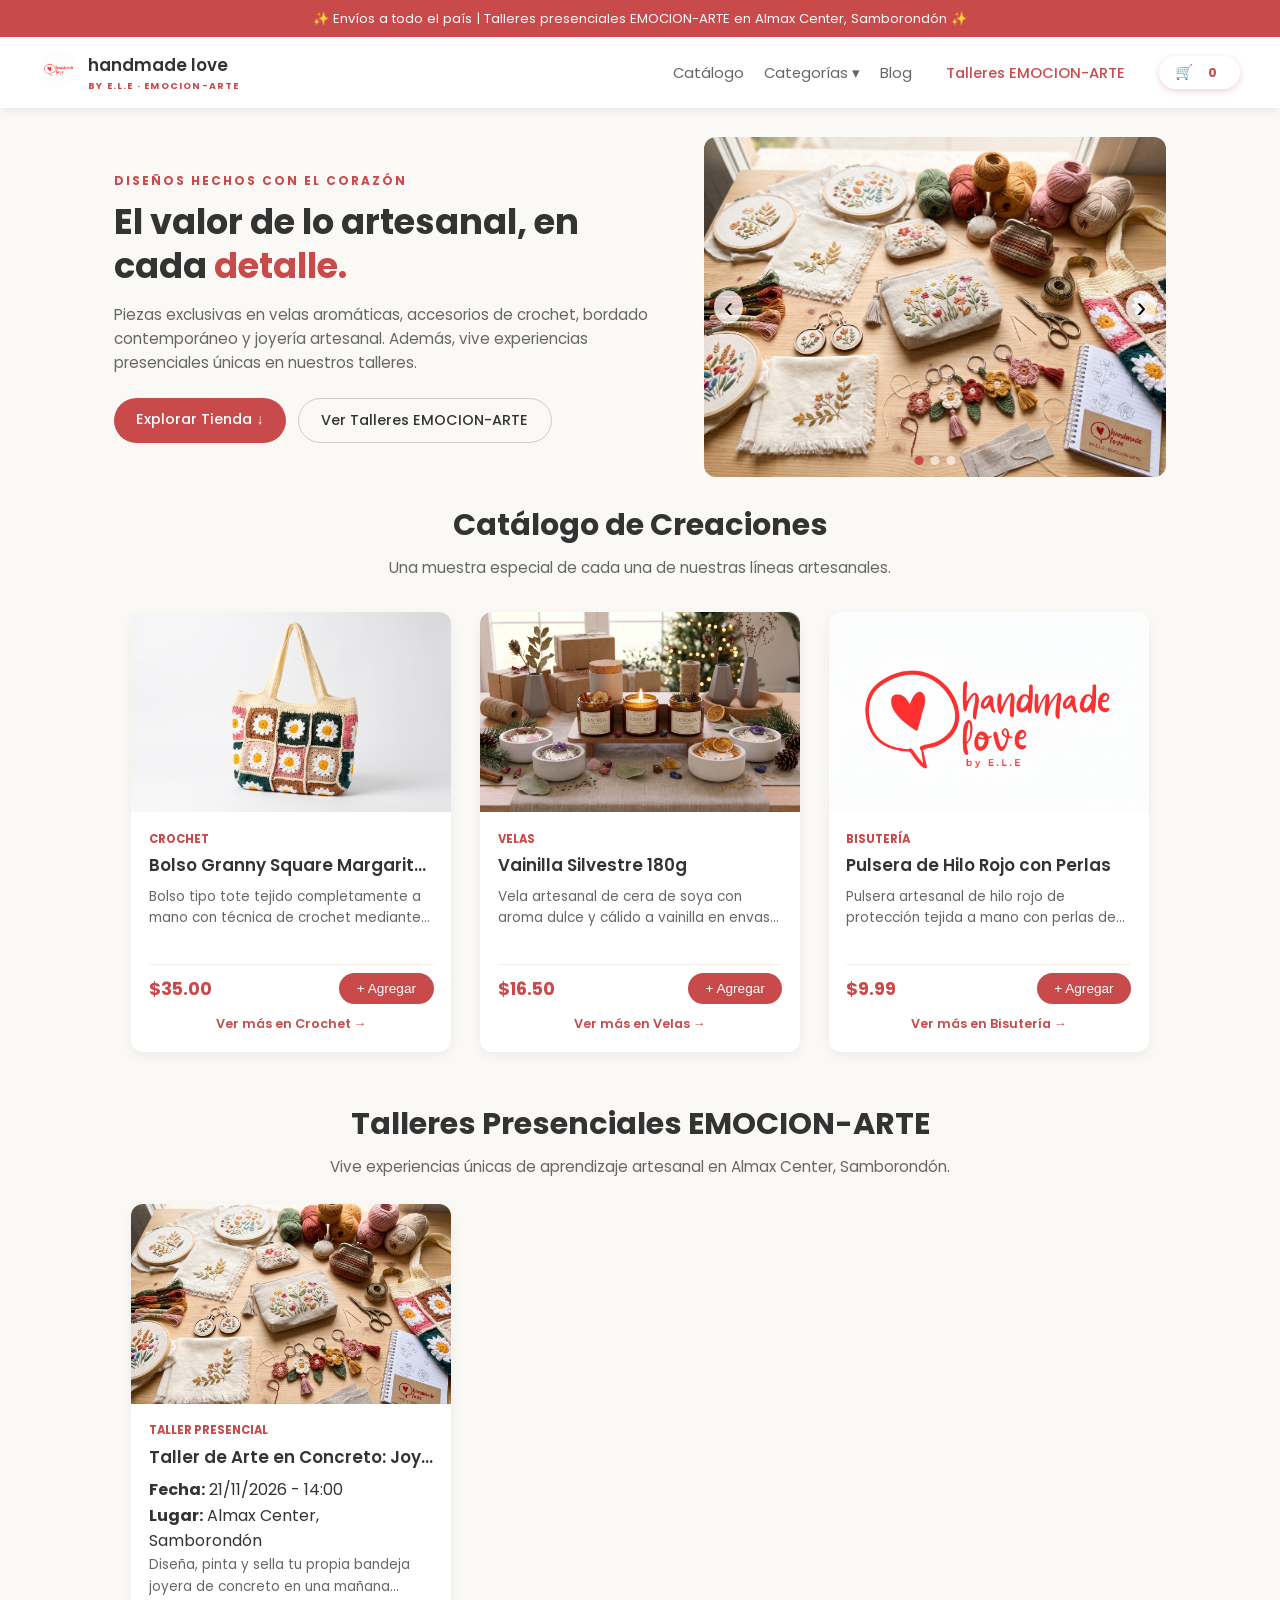
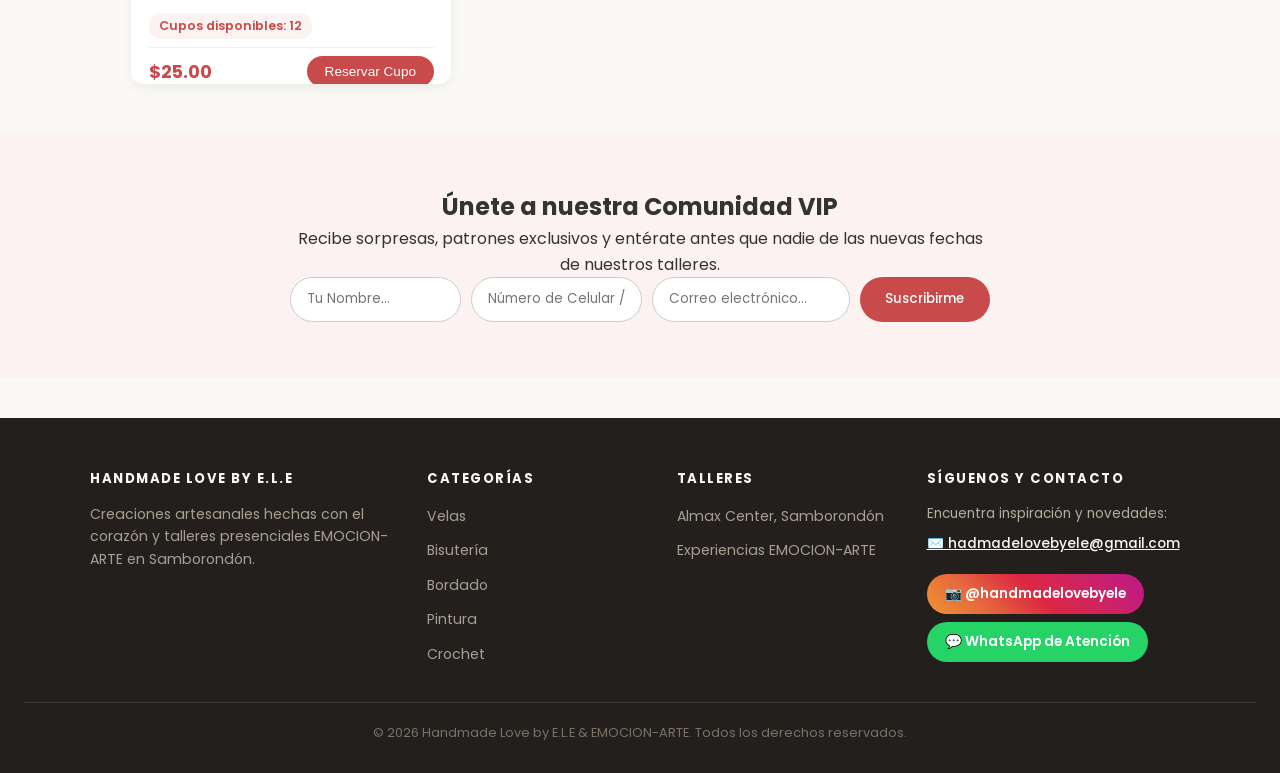
==== index.html @ c5a0508a "Update index.html" ====
<!DOCTYPE html>
<html lang="es">
<head>
  <meta charset="UTF-8">
  <meta name="viewport" content="width=device-width, initial-scale=1.0, maximum-scale=1.0, user-scalable=no">
  <title>Handmade Love by E.L.E & EMOCION-ARTE</title>
  <link href="https://fonts.googleapis.com/css2?family=Poppins:wght@300;400;600&display=swap" rel="stylesheet">
  <!-- Estilos Globales Unificados -->
  <link rel="stylesheet" href="style.css">
</head>
<body>

  <!-- Cabecera Global Inyectada -->
  <div id="header-global"></div>

  <!-- Hero Principal con Carrusel -->
  <section class="hero">
    <div>
      <span class="hero-badge">DISEÑOS HECHOS CON EL CORAZÓN</span>
      <h1>El valor de lo artesanal, en cada <span>detalle.</span></h1>
      <p>Piezas exclusivas en velas aromáticas, accesorios de crochet, bordado contemporáneo y joyería artesanal. Además, vive experiencias presenciales únicas en nuestros talleres.</p>
      <div class="hero-buttons">
        <a href="#catalogo" class="btn-primary">Explorar Tienda ↓</a>
        <a href="#talleres" class="btn-secondary">Ver Talleres EMOCION-ARTE</a>
      </div>
    </div>
    <div class="hero-carousel-container" id="hero-carousel">
      <div class="hero-slide active">
        <img src="img/uploads/bordado-crochet-varios.jpg" alt="Bordado y Crochet Handmade Love">
      </div>
      <div class="hero-slide">
        <img src="img/uploads/velas-varias.jpg" alt="Velas aromáticas artesanales">
      </div>
      <div class="hero-slide">
        <img src="img/uploads/pulseras-varias.jpg" alt="Pulseras y joyería artesanal">
      </div>
      <button type="button" class="carousel-btn carousel-prev" onclick="moverCarrusel(-1)">&#8249;</button>
      <button type="button" class="carousel-btn carousel-next" onclick="moverCarrusel(1)">&#8250;</button>
      <div class="carousel-dots" id="carousel-dots"></div>
    </div>
  </section>

  <!-- Catálogo Destacado (1 Pieza Representativa por Categoría) -->
  <main class="catalogo-section" id="catalogo">
    <div class="section-title">
      <h2>Catálogo de Creaciones</h2>
      <p>Una muestra especial de cada una de nuestras líneas artesanales.</p>
    </div>
    <div class="grid-productos" id="grid-productos"></div>
  </main>

  <!-- Talleres Presenciales en Almax Center -->
  <section class="talleres-section" id="talleres">
    <div class="section-title" style="margin-bottom: 1.5rem;">
      <h2>Talleres Presenciales EMOCION-ARTE</h2>
      <p>Vive experiencias únicas de aprendizaje artesanal en Almax Center, Samborondón.</p>
    </div>
    <div class="talleres-grid" id="grid-talleres"></div>
  </section>

  <!-- Newsletter / Comunidad VIP -->
  <section class="newsletter-section">
    <div class="newsletter-container">
      <h2>Únete a nuestra Comunidad VIP</h2>
      <p>Recibe sorpresas, patrones exclusivos y entérate antes que nadie de las nuevas fechas de nuestros talleres.</p>
      <form class="newsletter-form" onsubmit="suscribirNewsletter(event)" style="display: flex; gap: 10px; justify-content: center; flex-wrap: wrap;">
        <input type="text" id="newsletter-nombre" placeholder="Tu Nombre..." required style="padding: 0.7rem 1rem; border-radius: 25px; border: 1px solid #ccc; flex: 1; min-width: 150px; font-family: 'Poppins', sans-serif; outline: none;">
        <input type="tel" id="newsletter-telefono" placeholder="Número de Celular / WhatsApp..." required style="padding: 0.7rem 1rem; border-radius: 25px; border: 1px solid #ccc; flex: 1; min-width: 170px; font-family: 'Poppins', sans-serif; outline: none;">
        <input type="email" id="newsletter-email" placeholder="Correo electrónico..." required style="padding: 0.7rem 1rem; border-radius: 25px; border: 1px solid #ccc; flex: 1.2; min-width: 180px; font-family: 'Poppins', sans-serif; outline: none;">
        <button type="submit" style="background-color: var(--brand-red); color: white; border: none; padding: 0.7rem 1.6rem; border-radius: 25px; cursor: pointer; font-weight: 500; font-family: 'Poppins', sans-serif;">Suscribirme</button>
      </form>
    </div>
  </section>

  <!-- Modal Detalle Compartido (Productos y Talleres) -->
  <div id="modal-producto" class="product-modal">
    <div class="product-modal-content">
      <span class="close-product-modal" onclick="cerrarModalProducto()">&times;</span>
      <div class="modal-gallery">
        <img id="modal-img-principal" src="" alt="Detalle">
        <div class="modal-thumbs" id="modal-galeria-thumbs"></div>
      </div>
      <div class="modal-details">
        <span class="modal-category" id="modal-categoria">Categoría</span>
        <h2 class="modal-title" id="modal-titulo">Título</h2>
        <p class="modal-price" id="modal-precio">$0.00</p>
        <div class="modal-desc-box" id="modal-descripcion" style="white-space: pre-line;"></div>
        <button type="button" class="card-btn" id="modal-btn-comprar" style="margin-top: auto; padding: 0.7rem; font-size: 0.95rem;">+ Agregar al Carrito</button>
      </div>
    </div>
  </div>

  <!-- Modal del Carrito SIN IVA -->
  <div id="modal-carrito" class="carrito-modal oculto">
    <div class="carrito-contenido">
      <div class="carrito-header">
        <h3 style="margin:0; font-size:1.3rem;">Tu Carrito de Compras</h3>
        <span class="cerrar-carrito" onclick="toggleCarrito()">&times;</span>
      </div>

      <button type="button" class="btn-seguir-comprando" onclick="toggleCarrito()">← Seguir explorando</button>

      <div id="lista-carrito">
        <p style="color: var(--text-muted); text-align: center; margin: 1.5rem 0;">El carrito está vacío</p>
      </div>

      <!-- Botón Acordeón Desplegable -->
      <button type="button" class="btn-acordeon-datos" onclick="toggleDesplegableDatos()">
        <span>📝 Datos para la Entrega y Pedido</span>
        <span id="flecha-acordeon">▾</span>
      </button>

      <!-- Campos de Entrega Requeridos -->
      <div class="caja-entrega" id="caja-formulario-entrega">
        <label for="select-modalidad">Tipo de Entrega: <span class="req">*</span></label>
        <select id="select-modalidad" onchange="cambiarModalidadEntrega()">
          <option value="envio">Envío a Domicilio (Por cotizar)</option>
          <option value="retiro">Retiro en Taller (Almax Center, Samborondón)</option>
        </select>

        <label for="input-nombre">Tu Nombre y Apellido: <span class="req">*</span></label>
        <input type="text" id="input-nombre" placeholder="Ej: María Pérez" required>

        <label for="input-telefono">Celular / WhatsApp: <span class="req">*</span></label>
        <input type="tel" id="input-telefono" placeholder="Ej: 0980526007" required>

        <label for="input-correo">Correo Electrónico: <span class="req">*</span></label>
        <input type="email" id="input-correo" placeholder="correo@ejemplo.com" required>

        <div id="campo-sector-entrega">
          <label for="input-ubicacion">Sector o Dirección de Entrega: <span class="req">*</span></label>
          <input type="text" id="input-ubicacion" placeholder="Ej: Samborondón, Daule, Ceibos, Guayaquil, etc.">
        </div>
      </div>

      <div class="carrito-resumen">
        <div><span>Subtotal:</span> <span id="cart-subtotal">$0.00</span></div>
        <div><span>Envío:</span> <span class="envio-nota" id="resumen-envio-texto">Por cotizar según dirección</span></div>
      </div>

      <div class="carrito-total">
        <span>TOTAL COMPRA:</span>
        <span id="total-precio" style="color: var(--brand-red);">$0.00</span>
      </div>

      <button type="button" class="btn-pagar-tarjeta" onclick="pagarPayphone()">💳 Pagar con Tarjeta (Payphone vía WhatsApp)</button>
      <button type="button" class="btn-pagar-whatsapp" onclick="procesarCompraWhatsApp()">💬 Finalizar por WhatsApp</button>
      <button type="button" class="btn-banco" onclick="mostrarDatosBancarios()">🏦 Ver Datos Bancarios / Deuna</button>
    </div>
  </div>

  <!-- Modal Datos Bancarios -->
  <div id="modal-banco" class="modal-banco" onclick="if(event.target.id === 'modal-banco') cerrarDatosBancarios()">
    <div class="modal-banco-content">
      <h3 style="font-size: 1.1rem; margin-bottom: 8px; color: var(--brand-red);">Datos para Transferencia / Deuna</h3>
      <p style="font-size: 0.8rem; color: var(--text-muted); margin-bottom: 12px;">Realiza el pago y envía el comprobante por WhatsApp:</p>
      <div style="background: #fdf8f8; padding: 12px; border-radius: 8px; font-size: 0.82rem; line-height: 1.6; border: 1px solid #f5e6e6;">
        <strong>Banco:</strong> Banco Internacional<br>
        <strong>Tipo de Cuenta:</strong> Ahorros<br>
        <strong>Número de Cuenta:</strong> 1000900044<br>
        <strong>Titular:</strong> Erika Michelle Alvarado Torres<br>
        <strong>Cédula / R.U.C.:</strong> 0922683552<br>
        <strong>Deuna:</strong> 0980526007
      </div>
      <button type="button" onclick="cerrarDatosBancarios()" style="margin-top: 14px; background: var(--brand-red); color: white; border: none; width: 100%; padding: 8px; border-radius: 15px; font-weight: 600; cursor:pointer; font-size: 0.85rem;">Cerrar</button>
    </div>
  </div>

  <!-- Pie de Página Global Inyectado -->
  <div id="footer-global"></div>

  <!-- Scripts Globales Unificados -->
  <script src="header.js"></script>
  <script src="footer.js"></script>
  <script src="carrito.js"></script>

  <!-- Lógica Exclusiva de Portada (Carrusel, Carga de Destacados y Talleres) -->
  <script>
    /* Carrusel de Portada */
    let currentSlide = 0;
    const slides = document.querySelectorAll('.hero-slide');
    const dotsContainer = document.getElementById('carousel-dots');

    slides.forEach((_, index) => {
      const dot = document.createElement('div');
      dot.classList.add('dot');
      if (index === 0) dot.classList.add('active');
      dot.addEventListener('click', () => goToSlide(index));
      dotsContainer.appendChild(dot);
    });

    const dots = document.querySelectorAll('.dot');

    function updateSlide(index) {
      slides.forEach(slide => slide.classList.remove('active'));
      dots.forEach(dot => dot.classList.remove('active'));
      currentSlide = (index + slides.length) % slides.length;
      slides[currentSlide].classList.add('active');
      dots[currentSlide].classList.add('active');
    }

    function moverCarrusel(direction) {
      updateSlide(currentSlide + direction);
    }

    function goToSlide(index) {
      updateSlide(index);
    }

    setInterval(() => {
      moverCarrusel(1);
    }, 4000);

    function suscribirNewsletter(e) {
      e.preventDefault();
      const nombre = document.getElementById('newsletter-nombre').value.trim();
      const telefono = document.getElementById('newsletter-telefono').value.trim();
      const correo = document.getElementById('newsletter-email').value.trim();

      enviarBaseDatos('Suscripción Comunidad VIP', nombre, telefono, correo, 'Alta en boletín de noticias y talleres', '$0.00');
      alert(`¡Bienvenida a la Comunidad VIP, ${nombre}! Te hemos registrado con éxito.`);
      
      document.getElementById('newsletter-nombre').value = '';
      document.getElementById('newsletter-telefono').value = '';
      document.getElementById('newsletter-email').value = '';
    }

    let productosDestacadosHome = [];
    let todosLosTalleres = [];

    const productosBaseReales = [
      {
        title: "Bolso Granny Square Margaritas",
        categoria: "Crochet",
        precio: 35.00,
        descripcion: "Bolso tipo tote tejido completamente a mano con técnica de crochet mediante cuadros clásicos con margaritas en relieve tridimensional.",
        imagen: "img/uploads/bolso-granny.jpg"
      },
      {
        title: "Vainilla Silvestre 180g",
        categoria: "Velas",
        precio: 16.50,
        descripcion: "Vela artesanal de cera de soya con aroma dulce y cálido a vainilla en envase de vidrio.",
        imagen: "img/uploads/velas-varias.jpg"
      },
      {
        title: "Pulsera de Hilo Rojo con Perlas",
        categoria: "Bisutería",
        precio: 9.99,
        descripcion: "Pulsera artesanal de hilo rojo de protección tejida a mano con perlas de río y dijes laminados en oro de 18k.",
        imagen: "pulsera-secundaria.jpg"
      }
    ];

    const talleresBaseReales = [
      {
        title: "Taller de Arte en Concreto: Joyero Plano",
        fecha: "2026-11-21T09:00:00.000-05:00",
        lugar: "Almax Center, Samborondón",
        precio: 25.00,
        cupoMax: 12,
        ocupados: 0,
        descripcion: "Diseña, pinta y sella tu propia bandeja joyera de concreto en una mañana pensada para crear y desconectar. Aprende técnicas de diseño sobre texturas y llévate una pieza única y funcional lista para tus accesorios.\n\nIncluye:\nJoyero plano de concreto y todos los materiales artísticos (pinturas, pinceles y sellador protector).\n\nBrunch completo (bocados salados y dulces).\n\nBebidas ilimitadas (café de especialidad, bebidas frías y mimosa de bienvenida).\n\nNo necesitas experiencia previa. Cupos limitados.",
        imagen: "img/uploads/bordado-crochet-varios.jpg"
      }
    ];

    function formatearFechaLegible(fechaRaw) {
      if (!fechaRaw) return 'Por coordinar';
      try {
        const d = new Date(fechaRaw);
        if (isNaN(d.getTime())) return fechaRaw;
        const dia = String(d.getDate()).padStart(2, '0');
        const mes = String(d.getMonth() + 1).padStart(2, '0');
        const anio = d.getFullYear();
        const horas = String(d.getHours()).padStart(2, '0');
        const minutos = String(d.getMinutes()).padStart(2, '0');
        return `${dia}/${mes}/${anio} - ${horas}:${minutos}`;
      } catch (e) {
        return fechaRaw;
      }
    }

    function abrirModalProducto(index) {
      const p = productosDestacadosHome[index];
      if (!p) return;

      document.getElementById('modal-categoria').textContent = p.categoria || 'Creación';
      document.getElementById('modal-titulo').textContent = p.title || '';
      document.getElementById('modal-precio').textContent = `$${(parseFloat(p.precio) || 0).toFixed(2)}`;
      document.getElementById('modal-descripcion').textContent = p.descripcion || 'Sin descripción adicional.';

      let galeria = [];
      const portada = normalizarRutaImagen(p.imagen);
      if (portada) galeria.push(portada);

      if (p.fotos && Array.isArray(p.fotos)) {
        p.fotos.forEach(f => {
          let rutaNorm = normalizarRutaImagen(f);
          if (rutaNorm && !galeria.includes(rutaNorm)) galeria.push(rutaNorm);
        });
      }

      const imgPrincipal = document.getElementById('modal-img-principal');
      const thumbsContainer = document.getElementById('modal-galeria-thumbs');
      imgPrincipal.src = galeria[0] || 'logo.jpg';
      thumbsContainer.innerHTML = '';

      if (galeria.length > 1) {
        galeria.forEach((src, i) => {
          const thumb = document.createElement('img');
          thumb.src = src;
          thumb.className = `modal-thumb ${i === 0 ? 'active' : ''}`;
          thumb.onclick = () => {
            imgPrincipal.src = src;
            document.querySelectorAll('.modal-thumb').forEach(t => t.classList.remove('active'));
            thumb.classList.add('active');
          };
          thumbsContainer.appendChild(thumb);
        });
      }

      const btnComprar = document.getElementById('modal-btn-comprar');
      btnComprar.textContent = '+ Agregar al Carrito';
      btnComprar.onclick = (e) => {
        e.stopPropagation();
        agregarAlCarrito(p.title, p.precio, portada, false);
      };

      document.getElementById('modal-producto').classList.add('open');
      document.body.style.overflow = 'hidden';
    }

    function abrirModalTaller(index) {
      const t = todosLosTalleres[index];
      if (!t) return;

      const precioNum = parseFloat(t.precio) || 0;
      const fotoTaller = normalizarRutaImagen(t.imagen || t.foto);
      const max = parseInt(t.cupoMax) || 10;
      const ocup = parseInt(t.ocupados) || 0;
      const disponibles = Math.max(0, max - ocup);
      const fechaTexto = formatearFechaLegible(t.fecha);

      document.getElementById('modal-categoria').textContent = 'Taller Presencial EMOCION-ARTE';
      document.getElementById('modal-titulo').textContent = t.title || 'Taller';
      document.getElementById('modal-precio').textContent = precioNum > 0 ? `$${precioNum.toFixed(2)}` : 'Gratuito';

      let textoCompleto = `📅 Fecha: ${fechaTexto}\n📍 Lugar: ${t.lugar || 'Almax Center, Samborondón'}\n👥 Cupos Libres: ${disponibles > 0 ? disponibles : 'Agotados'}\n\n${t.descripcion || 'Sin descripción adicional.'}`;
      document.getElementById('modal-descripcion').textContent = textoCompleto;

      const imgPrincipal = document.getElementById('modal-img-principal');
      const thumbsContainer = document.getElementById('modal-galeria-thumbs');
      imgPrincipal.src = fotoTaller;
      thumbsContainer.innerHTML = '';

      const btnComprar = document.getElementById('modal-btn-comprar');
      btnComprar.textContent = disponibles > 0 ? 'Reservar Cupo' : 'Lista de Espera';
      btnComprar.onclick = (e) => {
        e.stopPropagation();
        agregarAlCarrito(`Taller: ${t.title}`, precioNum, fotoTaller, true);
      };

      document.getElementById('modal-producto').classList.add('open');
      document.body.style.overflow = 'hidden';
    }

    function cerrarModalProducto() {
      const modal = document.getElementById('modal-producto');
      if (modal) modal.classList.remove('open');
      document.body.style.overflow = 'auto';
    }

    function obtenerUrlCategoria(cat) {
      const c = (cat || '').toLowerCase().normalize("NFD").replace(/[\u0300-\u036f]/g, "");
      if (c.includes('vela')) return 'velas.html';
      if (c.includes('bisuteria') || c.includes('joya') || c.includes('pulsera')) return 'bisuteria.html';
      if (c.includes('bordad')) return 'bordado.html';
      if (c.includes('pintur')) return 'pintura.html';
      if (c.includes('crochet') || c.includes('tejido') || c.includes('bolso')) return 'crochet.html';
      return '#';
    }

    function renderDestacadosHome(lista) {
      const grid = document.getElementById('grid-productos');
      if (!grid) return;
      grid.innerHTML = lista.map((p, index) => {
        const precioNum = parseFloat(p.precio) || 0;
        const fotoCard = normalizarRutaImagen(p.imagen);
        const urlCat = obtenerUrlCategoria(p.categoria);
        return `
          <div class="card" onclick="abrirModalProducto(${index})">
            <img src="${fotoCard}" alt="${p.title}" onerror="this.src='logo.jpg'">
            <div class="card-body">
              <span class="card-tag">${p.categoria || 'Creación'}</span>
              <h3 class="card-title" title="${p.title}">${p.title}</h3>
              <p class="card-desc">${p.descripcion || ''}</p>
              <div class="card-footer">
                <span class="card-price">$${precioNum.toFixed(2)}</span>
                <button class="card-btn" type="button" onclick="event.stopPropagation(); agregarAlCarrito('${p.title}', ${precioNum}, '${fotoCard}', false)">+ Agregar</button>
              </div>
              <a href="${urlCat}" onclick="event.stopPropagation();" style="display:block; text-align:center; margin-top:10px; font-size:0.8rem; color:var(--brand-red); font-weight:600; text-decoration:none;">Ver más en ${p.categoria} →</a>
            </div>
          </div>
        `;
      }).join('');
    }

    function renderTalleres(lista) {
      const grid = document.getElementById('grid-talleres');
      if (!grid) return;
      grid.innerHTML = lista.map((t, index) => {
        const precioNum = parseFloat(t.precio) || 0;
        const fotoTaller = normalizarRutaImagen(t.imagen || t.foto);
        const max = parseInt(t.cupoMax) || 10;
        const ocup = parseInt(t.ocupados) || 0;
        const disponibles = Math.max(0, max - ocup);
        const textoCupos = disponibles > 0 ? `Cupos disponibles: ${disponibles}` : '¡Cupos Agotados!';
        const fechaFormateada = formatearFechaLegible(t.fecha);

        return `
          <div class="taller-card" onclick="abrirModalTaller(${index})">
            <img src="${fotoTaller}" alt="${t.title}" onerror="this.src='logo.jpg'">
            <div class="taller-card-body">
              <span class="taller-tag">Taller Presencial</span>
              <h3 class="taller-title" title="${t.title}">${t.title}</h3>
              <p class="taller-info"><strong>Fecha:</strong> ${fechaFormateada}</p>
              <p class="taller-info"><strong>Lugar:</strong> ${t.lugar || 'Almax Center, Samborondón'}</p>
              <p class="taller-desc">${t.descripcion || ''}</p>
              <span class="taller-cupos">${textoCupos}</span>
              <div class="taller-footer">
                ${precioNum > 0 ? `<div class="taller-precio">$${precioNum.toFixed(2)}</div>` : '<div></div>'}
                <button type="button" class="btn-reservar-taller" onclick="event.stopPropagation(); agregarAlCarrito('Taller: ${t.title}', ${precioNum}, '${fotoTaller}', true)">
                  ${disponibles > 0 ? 'Reservar Cupo' : 'Lista de Espera'}
                </button>
              </div>
            </div>
          </div>
        `;
      }).join('');
    }

    function parsearMarkdownCompleto(texto) {
      if (!texto) return null;
      const match = texto.match(/^---([\s\S]*?)---([\s\S]*)$/);
      if (!match) return null;
      const frontmatter = match[1];
      const cuerpoMarkdown = match[2].trim();
      const lineas = frontmatter.split('\n');
      const data = { fotos: [] };
      let claveActual = null;
      let enFotos = false;

      lineas.forEach(line => {
        const lineaTrim = line.trim();
        if (!lineaTrim) return;
        if (lineaTrim.startsWith('fotos:')) {
          enFotos = true;
          claveActual = 'fotos';
          const resto = lineaTrim.replace('fotos:', '').trim();
          if (resto && !resto.startsWith('-') && resto !== '[]') data.fotos.push(resto.replace(/^["']|["']$/g, ''));
          return;
        }
        if (enFotos) {
          if (lineaTrim.startsWith('-')) {
            const fItem = lineaTrim.replace(/^[-*\s]+/, '').replace(/^foto:\s*/, '').replace(/^url:\s*/, '').replace(/^["']|["']$/g, '').trim();
            if (fItem) data.fotos.push(fItem);
            return;
          } else if (lineaTrim.startsWith('foto:') || lineaTrim.startsWith('url:')) {
            const fItem = lineaTrim.replace(/^(foto|url):\s*/, '').replace(/^["']|["']$/g, '').trim();
            if (fItem) data.fotos.push(fItem);
            return;
          } else if (/^[a-zA-Z0-9_-]+\s*:/.test(lineaTrim)) {
            enFotos = false;
          }
        }
        const matchClave = lineaTrim.match(/^([a-zA-Z0-9_-]+)\s*:\s*(.*)$/);
        if (matchClave) {
          claveActual = matchClave[1];
          let val = matchClave[2].trim();
          if ((val.startsWith('"') && val.endsWith('"')) || (val.startsWith("'") && val.endsWith("'"))) val = val.slice(1, -1);
          data[claveActual] = (val === '>' || val === '|' || val === '>-' || val === '|-') ? '' : val;
        } else if (claveActual && !enFotos) {
          const textoContinuacion = lineaTrim.replace(/^["']|["']$/g, '');
          data[claveActual] = data[claveActual] ? (data[claveActual] + '\n' + textoContinuacion) : textoContinuacion;
        }
      });

      if (!data.descripcion && cuerpoMarkdown) data.descripcion = cuerpoMarkdown;
      data.title = data.title || data.nombre || 'Creación';
      data.precio = parseFloat(data.precio || data.price || 0) || 0;
      data.imagen = data.imagen || data.foto || (data.fotos && data.fotos[0]) || '';
      return data;
    }

    function extraerDestacadosPorCategoria(productos) {
      if (!Array.isArray(productos) || productos.length === 0) return [];
      const mapa = new Map();
      productos.forEach(p => {
        const cat = (p.categoria || '').toLowerCase().normalize("NFD").replace(/[\u0300-\u036f]/g, "");
        const tit = (p.title || '').toLowerCase();
        let grupo = null;
        if (cat.includes('vela') || tit.includes('vela')) grupo = 'Velas';
        else if (cat.includes('bisuteria') || cat.includes('joya') || cat.includes('pulsera') || tit.includes('pulsera')) grupo = 'Bisutería';
        else if (cat.includes('crochet') || cat.includes('tejido') || cat.includes('bolso') || tit.includes('bolso')) grupo = 'Crochet';
        else if (cat.includes('bordad') || tit.includes('bordad')) grupo = 'Bordado';
        else if (cat.includes('pintur') || tit.includes('pintur')) grupo = 'Pintura';

        if (grupo && !mapa.has(grupo)) {
          p.categoria = grupo;
          mapa.set(grupo, p);
        }
      });
      return Array.from(mapa.values());
    }

    async function cargarTodo() {
      productosDestacadosHome = [...productosBaseReales];
      todosLosTalleres = [...talleresBaseReales];
      renderDestacadosHome(productosDestacadosHome);
      renderTalleres(todosLosTalleres);

      const cacheBuster = '?t=' + new Date().getTime();
      try {
        const resT = await fetch('https://api.github.com/repos/handmadelovebyele/tienda-handmadelove/contents/contenido/talleres' + cacheBuster);
        if (resT.ok) {
          const archivosT = await resT.json();
          if (Array.isArray(archivosT) && archivosT.length > 0) {
            const promesasT = archivosT.filter(f => f.name.endsWith('.md')).map(f => fetch(f.download_url + cacheBuster).then(r => r.text()));
            const contenidosT = await Promise.all(promesasT);
            const talleresCMS = contenidosT.map(parsearMarkdownCompleto).filter(Boolean);
            if (talleresCMS.length > 0) {
              todosLosTalleres = talleresCMS;
              renderTalleres(todosLosTalleres);
            }
          }
        }

        const resP = await fetch('https://api.github.com/repos/handmadelovebyele/tienda-handmadelove/contents/contenido/productos' + cacheBuster);
        if (resP.ok) {
          const archivosP = await resP.json();
          if (Array.isArray(archivosP) && archivosP.length > 0) {
            const promesasP = archivosP.filter(f => f.name.endsWith('.md')).map(f => fetch(f.download_url + cacheBuster).then(r => r.text()));
            const contenidosP = await Promise.all(promesasP);
            const productosCMS = contenidosP.map(parsearMarkdownCompleto).filter(Boolean);
            const destacados = extraerDestacadosPorCategoria(productosCMS);
            if (destacados.length > 0) {
              productosDestacadosHome = destacados;
              renderDestacadosHome(productosDestacadosHome);
            }
          }
        }
      } catch (err) {}
    }

    cargarTodo();
  </script>
</body>
</html>
---- style.css ----
/* =========================================================
   ESTILOS GLOBALES UNIFICADOS | HANDMADE LOVE BY E.L.E
   ========================================================= */
:root {
  --brand-red: #c94a4a;
  --brand-red-dark: #a83838;
  --bg-color: #faf9f6;
  --text-main: #333;
  --text-muted: #666;
}

* { box-sizing: border-box; margin: 0; padding: 0; }
html, body {
  width: 100%; max-width: 100vw;
  font-family: 'Poppins', sans-serif;
  color: var(--text-main); background-color: var(--bg-color);
  line-height: 1.6;
}
body { padding-top: 105px; }

/* Cabecera Fija */
.header-fijo {
  position: fixed; top: 0; left: 0; right: 0;
  width: 100%; z-index: 1500;
  box-shadow: 0 2px 10px rgba(0,0,0,0.08); background-color: #fff;
}
.top-banner {
  background-color: var(--brand-red); color: white;
  text-align: center; padding: 0.5rem; font-size: 0.82rem; width: 100%;
}
header.navbar {
  display: flex; justify-content: space-between; align-items: center;
  padding: 0.8rem 2.5rem; background-color: #fff; width: 100%;
}
.logo-container { display: flex; align-items: center; gap: 10px; text-decoration: none; }
.logo-card img { height: 38px; width: 38px; border-radius: 50%; object-fit: cover; }
.brand-text { display: flex; flex-direction: column; }
.brand-main { font-weight: 600; font-size: 1.05rem; color: #333; text-transform: lowercase; }
.brand-sub { font-size: 0.58rem; color: var(--brand-red); letter-spacing: 1.2px; font-weight: 700; }
.nav-wrapper { display: flex; align-items: center; }
.nav-links { list-style: none; display: flex; gap: 20px; align-items: center; margin: 0; }
.nav-links button, .nav-links a {
  text-decoration: none; color: var(--text-muted); font-size: 0.92rem;
  background: none; border: none; cursor: pointer; font-family: 'Poppins', sans-serif;
  transition: color 0.3s;
}
.nav-links button:hover, .nav-links a:hover { color: var(--brand-red); }
.pill-talleres { background-color: #fdf2f2; padding: 6px 14px; border-radius: 20px; font-weight: 500; color: var(--brand-red) !important; }
.dropdown { position: relative; }
.dropdown-content {
  display: none; position: absolute; top: 100%; left: 0;
  background-color: #fff; min-width: 170px;
  box-shadow: 0px 8px 16px rgba(0,0,0,0.1); border-radius: 6px; z-index: 100; padding: 8px 0;
}
.dropdown-content a { color: var(--text-muted); padding: 10px 16px; display: block; text-align: left; }
.dropdown-content a:hover { background-color: #fdf2f2; color: var(--brand-red); }
.dropdown:hover .dropdown-content { display: block; }
.cart-btn {
  background-color: var(--brand-red); color: white !important;
  padding: 6px 16px; border-radius: 20px; display: inline-flex;
  align-items: center; gap: 8px; font-weight: 600; border: none;
  cursor: pointer; font-family: 'Poppins', sans-serif; font-size: 0.92rem;
  box-shadow: 0 2px 6px rgba(201, 74, 74, 0.25);
}
.cart-btn:hover { background-color: var(--brand-red-dark); }
.cart-badge { background: white; color: var(--brand-red); font-size: 0.78rem; font-weight: 700; padding: 1px 7px; border-radius: 12px; min-width: 20px; text-align: center; }
.mobile-controls { display: none; align-items: center; gap: 10px; }
.btn-menu-hamburguesa { background: none; border: none; font-size: 1.6rem; color: var(--text-main); cursor: pointer; }

/* Banners y Secciones */
.hero {
  max-width: 1100px; margin: 2rem auto 1.5rem auto; padding: 0 1.5rem;
  display: grid; grid-template-columns: 1.2fr 1fr; gap: 35px; align-items: center; width: 100%;
}
.hero-badge { font-size: 0.75rem; letter-spacing: 2px; font-weight: 700; color: var(--brand-red); margin-bottom: 10px; display: block; }
.hero h1 { font-size: 2.2rem; color: var(--text-main); margin-bottom: 15px; line-height: 1.25; }
.hero h1 span { color: var(--brand-red); }
.hero p { color: var(--text-muted); font-size: 0.95rem; margin-bottom: 22px; }
.hero-buttons { display: flex; gap: 12px; flex-wrap: wrap; }
.btn-primary { background-color: var(--brand-red); color: white; padding: 0.65rem 1.4rem; border-radius: 25px; text-decoration: none; font-weight: 500; font-size: 0.9rem; }
.btn-secondary { background-color: transparent; color: var(--text-main); border: 1px solid #ccc; padding: 0.65rem 1.4rem; border-radius: 25px; text-decoration: none; font-weight: 500; font-size: 0.9rem; }
.hero-carousel-container { position: relative; width: 100%; height: 340px; border-radius: 12px; overflow: hidden; background-color: #fdf2f2; }
.hero-slide { position: absolute; top: 0; left: 0; width: 100%; height: 100%; opacity: 0; transition: opacity 0.8s ease; }
.hero-slide.active { opacity: 1; }
.hero-slide img { width: 100%; height: 100%; object-fit: cover; }
.carousel-btn { position: absolute; top: 50%; transform: translateY(-50%); background: rgba(255,255,255,0.75); border: none; font-size: 1.8rem; padding: 0 10px; border-radius: 50%; cursor: pointer; z-index: 10; }
.carousel-prev { left: 10px; } .carousel-next { right: 10px; }
.carousel-dots { position: absolute; bottom: 12px; left: 50%; transform: translateX(-50%); display: flex; gap: 7px; z-index: 10; }
.dot { width: 9px; height: 9px; background: rgba(255,255,255,0.6); border-radius: 50%; cursor: pointer; }
.dot.active { background: var(--brand-red); }

.categoria-hero {
  background: linear-gradient(rgba(0,0,0,0.38), rgba(0,0,0,0.38)), center/cover no-repeat;
  color: white; text-align: center; padding: 4rem 1.5rem 3rem; margin-bottom: 2rem;
}
.categoria-hero h1 { font-size: 2.2rem; font-weight: 600; margin-bottom: 0.5rem; text-shadow: 0 2px 5px rgba(0,0,0,0.4); }
.categoria-hero p { max-width: 650px; margin: 0 auto; font-size: 0.98rem; text-shadow: 0 1px 4px rgba(0,0,0,0.4); }

.subcat-container { max-width: 1100px; margin: 0 auto 2rem; padding: 0 1.5rem; display: flex; justify-content: center; gap: 10px; flex-wrap: wrap; }
.subcat-btn { background: #fff; border: 1px solid #ebdcd5; color: var(--text-main); padding: 8px 18px; border-radius: 25px; font-size: 0.85rem; cursor: pointer; }
.subcat-btn:hover, .subcat-btn.active { background: var(--brand-red); color: white; border-color: var(--brand-red); }

/* Catálogos */
.catalogo-section, .talleres-section { max-width: 1100px; margin: 0 auto 3rem; padding: 0 1.5rem; width: 100%; }
.section-title { text-align: center; margin-bottom: 2rem; }
.section-title h2 { font-size: 1.9rem; margin-bottom: 0.4rem; }
.section-title p { color: var(--text-muted); font-size: 0.95rem; }
.grid-productos, .talleres-grid { display: grid; grid-template-columns: repeat(auto-fill, minmax(280px, 320px)); gap: 1.8rem; justify-content: center; width: 100%; }
.card, .taller-card { background: #fff; border-radius: 12px; overflow: hidden; box-shadow: 0 4px 12px rgba(0,0,0,0.06); display: flex; flex-direction: column; cursor: pointer; transition: transform 0.3s; }
.card { height: 440px; } .taller-card { height: 480px; }
.card:hover, .taller-card:hover { transform: translateY(-4px); }
.card img, .taller-card img { width: 100%; height: 200px; object-fit: cover; background: #f7f2ed; }
.card-body, .taller-card-body { padding: 1.1rem; display: flex; flex-direction: column; flex-grow: 1; }
.card-tag, .taller-tag { font-size: 0.72rem; font-weight: 700; color: var(--brand-red); text-transform: uppercase; margin-bottom: 4px; }
.card-title, .taller-title { font-size: 1.05rem; font-weight: 600; margin-bottom: 0.4rem; white-space: nowrap; overflow: hidden; text-overflow: ellipsis; }
.card-desc, .taller-desc { font-size: 0.85rem; color: var(--text-muted); margin-bottom: 1rem; overflow: hidden; display: -webkit-box; -webkit-line-clamp: 2; -webkit-box-orient: vertical; }
.card-footer, .taller-footer { display: flex; justify-content: space-between; align-items: center; margin-top: auto; padding-top: 8px; border-top: 1px solid #f5ede6; }
.card-price, .taller-precio { font-weight: 700; font-size: 1.1rem; color: var(--brand-red); }
.card-btn, .btn-reservar-taller { background-color: var(--brand-red); color: white; border: none; padding: 0.5rem 1.1rem; border-radius: 20px; font-size: 0.85rem; cursor: pointer; }
.taller-cupos { background: #fdf2f2; color: var(--brand-red); font-size: 0.78rem; font-weight: 600; padding: 3px 10px; border-radius: 12px; align-self: flex-start; margin-bottom: 8px; }

/* Carrito Modal */
.carrito-modal { position: fixed; top: 0; right: 0; width: 100%; height: 100%; background: rgba(0,0,0,0.5); display: flex; justify-content: flex-end; z-index: 2000; }
.carrito-modal.oculto { display: none; }
.carrito-contenido { width: 100%; max-width: 420px; background: #fff; height: 100%; padding: 1.5rem 1.2rem; display: flex; flex-direction: column; overflow-y: auto; }
.carrito-header { display: flex; justify-content: space-between; align-items: center; margin-bottom: 12px; }
.cerrar-carrito { font-size: 1.8rem; cursor: pointer; color: #777; }
.btn-seguir-comprando { width: 100%; background: #fdf2f2; border: 1px solid #f9dede; color: var(--brand-red); padding: 0.6rem; border-radius: 20px; font-size: 0.85rem; font-weight: 600; cursor: pointer; margin-bottom: 14px; }
#lista-carrito { display: flex; flex-direction: column; gap: 10px; min-height: 110px; max-height: 230px; overflow-y: auto; margin-bottom: 14px; border: 1px solid #ebdcd5; border-radius: 10px; padding: 10px; background: #faf8f5; }
.item-carrito { display: flex; justify-content: space-between; align-items: center; padding: 10px; background: #fff; border-radius: 8px; }
.item-izq { display: flex; align-items: center; gap: 10px; flex: 1; min-width: 0; }
.item-thumb-carrito { width: 44px; height: 44px; border-radius: 6px; object-fit: cover; }
.item-info strong { font-size: 0.88rem; display: block; white-space: nowrap; overflow: hidden; text-overflow: ellipsis; }
.item-info span { color: var(--brand-red); font-weight: 600; font-size: 0.86rem; }
.item-controls { display: flex; align-items: center; gap: 6px; }
.item-controls button { background: #f4efe6; border: 1px solid #e2dacd; width: 26px; height: 26px; border-radius: 50%; cursor: pointer; font-weight: 700; color: var(--brand-red); }
.btn-acordeon-datos { width: 100%; background: #faf7f2; border: 1px dashed #d9cbbe; border-radius: 8px; padding: 10px 14px; text-align: left; font-size: 0.86rem; font-weight: 600; cursor: pointer; display: flex; justify-content: space-between; margin-bottom: 8px; }
.caja-entrega { display: none; flex-direction: column; gap: 8px; margin-bottom: 14px; padding: 12px; background: #fff; border: 1px solid #ebdcd5; border-radius: 10px; }
.caja-entrega.abierta { display: flex; }
.caja-entrega label { font-size: 0.76rem; font-weight: 600; }
.caja-entrega input, .caja-entrega select { padding: 0.55rem 0.8rem; border-radius: 8px; border: 1px solid #d5c8be; font-size: 0.83rem; outline: none; width: 100%; }
.carrito-resumen { background: #fdf8f8; border: 1px solid #f5e6e6; border-radius: 8px; padding: 10px 12px; font-size: 0.85rem; margin-bottom: 12px; display: flex; flex-direction: column; gap: 4px; }
.carrito-resumen div { display: flex; justify-content: space-between; }
.envio-nota { font-size: 0.78rem; color: var(--brand-red); font-weight: 600; }
.carrito-total { border-top: 2px solid #eee; padding-top: 8px; display: flex; justify-content: space-between; font-weight: 700; font-size: 1.05rem; margin-bottom: 12px; }
.btn-pagar-tarjeta { width: 100%; background-color: #FF6A00; color: white; border: none; padding: 0.75rem; border-radius: 20px; font-weight: 600; cursor: pointer; font-size: 0.88rem; }
.btn-pagar-whatsapp { width: 100%; background-color: #25D366; color: white; border: none; padding: 0.75rem; border-radius: 20px; font-weight: 600; cursor: pointer; font-size: 0.88rem; margin-top: 5px; }
.btn-banco { width: 100%; background: none; border: 1px solid #ccc; color: var(--text-main); padding: 0.6rem; border-radius: 20px; font-size: 0.8rem; font-weight: 600; cursor: pointer; margin-top: 5px; }

/* Modales */
.product-modal, .modal-banco { position: fixed; top: 0; left: 0; width: 100%; height: 100%; background: rgba(0,0,0,0.6); display: none; justify-content: center; align-items: center; z-index: 3000; padding: 20px; }
.product-modal.open, .modal-banco.open { display: flex; }
.product-modal-content { background: #fff; border-radius: 12px; max-width: 780px; width: 100%; max-height: 90vh; overflow-y: auto; padding: 1.8rem; position: relative; display: grid; grid-template-columns: 1fr 1fr; gap: 22px; }
.modal-banco-content { background: white; max-width: 380px; width: 100%; border-radius: 16px; padding: 20px; }
.close-product-modal { position: absolute; top: 12px; right: 18px; font-size: 1.8rem; cursor: pointer; color: #555; }
.modal-gallery img#modal-img-principal { width: 100%; height: 290px; object-fit: cover; border-radius: 8px; margin-bottom: 10px; border: 1px solid #f2ece4; }
.modal-thumbs { display: flex; gap: 8px; flex-wrap: wrap; }
.modal-thumb { width: 55px; height: 55px; object-fit: cover; border-radius: 6px; cursor: pointer; opacity: 0.65; }
.modal-thumb.active { border: 2px solid var(--brand-red); opacity: 1; }
.modal-details { display: flex; flex-direction: column; }
.modal-category { font-size: 0.75rem; font-weight: 700; color: var(--brand-red); text-transform: uppercase; margin-bottom: 5px; }
.modal-title { font-size: 1.35rem; font-weight: 600; margin-bottom: 6px; }
.modal-price { font-size: 1.35rem; font-weight: 700; color: var(--brand-red); margin-bottom: 10px; }
.modal-desc-box { max-height: 200px; overflow-y: auto; padding: 10px; font-size: 0.88rem; color: var(--text-muted); background: #faf8f5; border-radius: 8px; margin-bottom: 16px; }

/* Newsletter */
.newsletter-section { background-color: #fdf2f2; padding: 3.5rem 1.5rem; text-align: center; margin-bottom: 2.5rem; }
.newsletter-container { max-width: 700px; margin: 0 auto; }

/* Footer */
.main-footer { background: #231F1C; color: #FAF7F2; padding: 50px 24px 30px; width: 100%; }
.footer-container { max-width: 1100px; margin: 0 auto 35px; display: grid; grid-template-columns: 1.4fr 1fr 1fr 1.2fr; gap: 30px; }
.footer-col h4 { font-size: 0.82rem; letter-spacing: 1.5px; font-weight: 700; margin-bottom: 14px; text-transform: uppercase; }
.footer-desc { color: #A89F94; font-size: 0.88rem; line-height: 1.6; }
.footer-links { list-style: none; display: flex; flex-direction: column; gap: 9px; }
.footer-links a { color: #A89F94; text-decoration: none; font-size: 0.88rem; }
.footer-links a:hover { color: white; }
.btn-footer-social { display: inline-flex; align-items: center; justify-content: center; gap: 8px; padding: 9px 18px; border-radius: 30px; font-weight: 600; text-decoration: none; font-size: 0.86rem; max-width: 250px; margin-top: 8px; }
.btn-instagram-footer { background: linear-gradient(45deg, #f09433 0%, #e6683c 25%, #dc2743 50%, #cc2366 75%, #bc1888 100%); color: white !important; }
.btn-wa-footer { background: #25D366; color: white !important; }
.footer-bottom { border-top: 1px solid rgba(255,255,255,0.1); text-align: center; padding-top: 20px; color: #7A7268; font-size: 0.8rem; }

/* Responsivo */
@media (max-width: 768px) {
  body { padding-top: 95px; }
  header.navbar { padding: 0.7rem 1.2rem; }
  .nav-links li:last-child { display: none; }
  .mobile-controls { display: flex; }
  .nav-links { display: none; width: 100%; flex-direction: column; padding: 1rem 0; }
  .nav-links.open { display: flex; }
  .dropdown-content { position: static; box-shadow: none; background: #fdf8f8; }
  .hero { grid-template-columns: 1fr; }
  .product-modal-content { grid-template-columns: 1fr; }
  .footer-container { display: flex !important; flex-direction: column !important; }
  .btn-footer-social { max-width: 100% !important; }
}
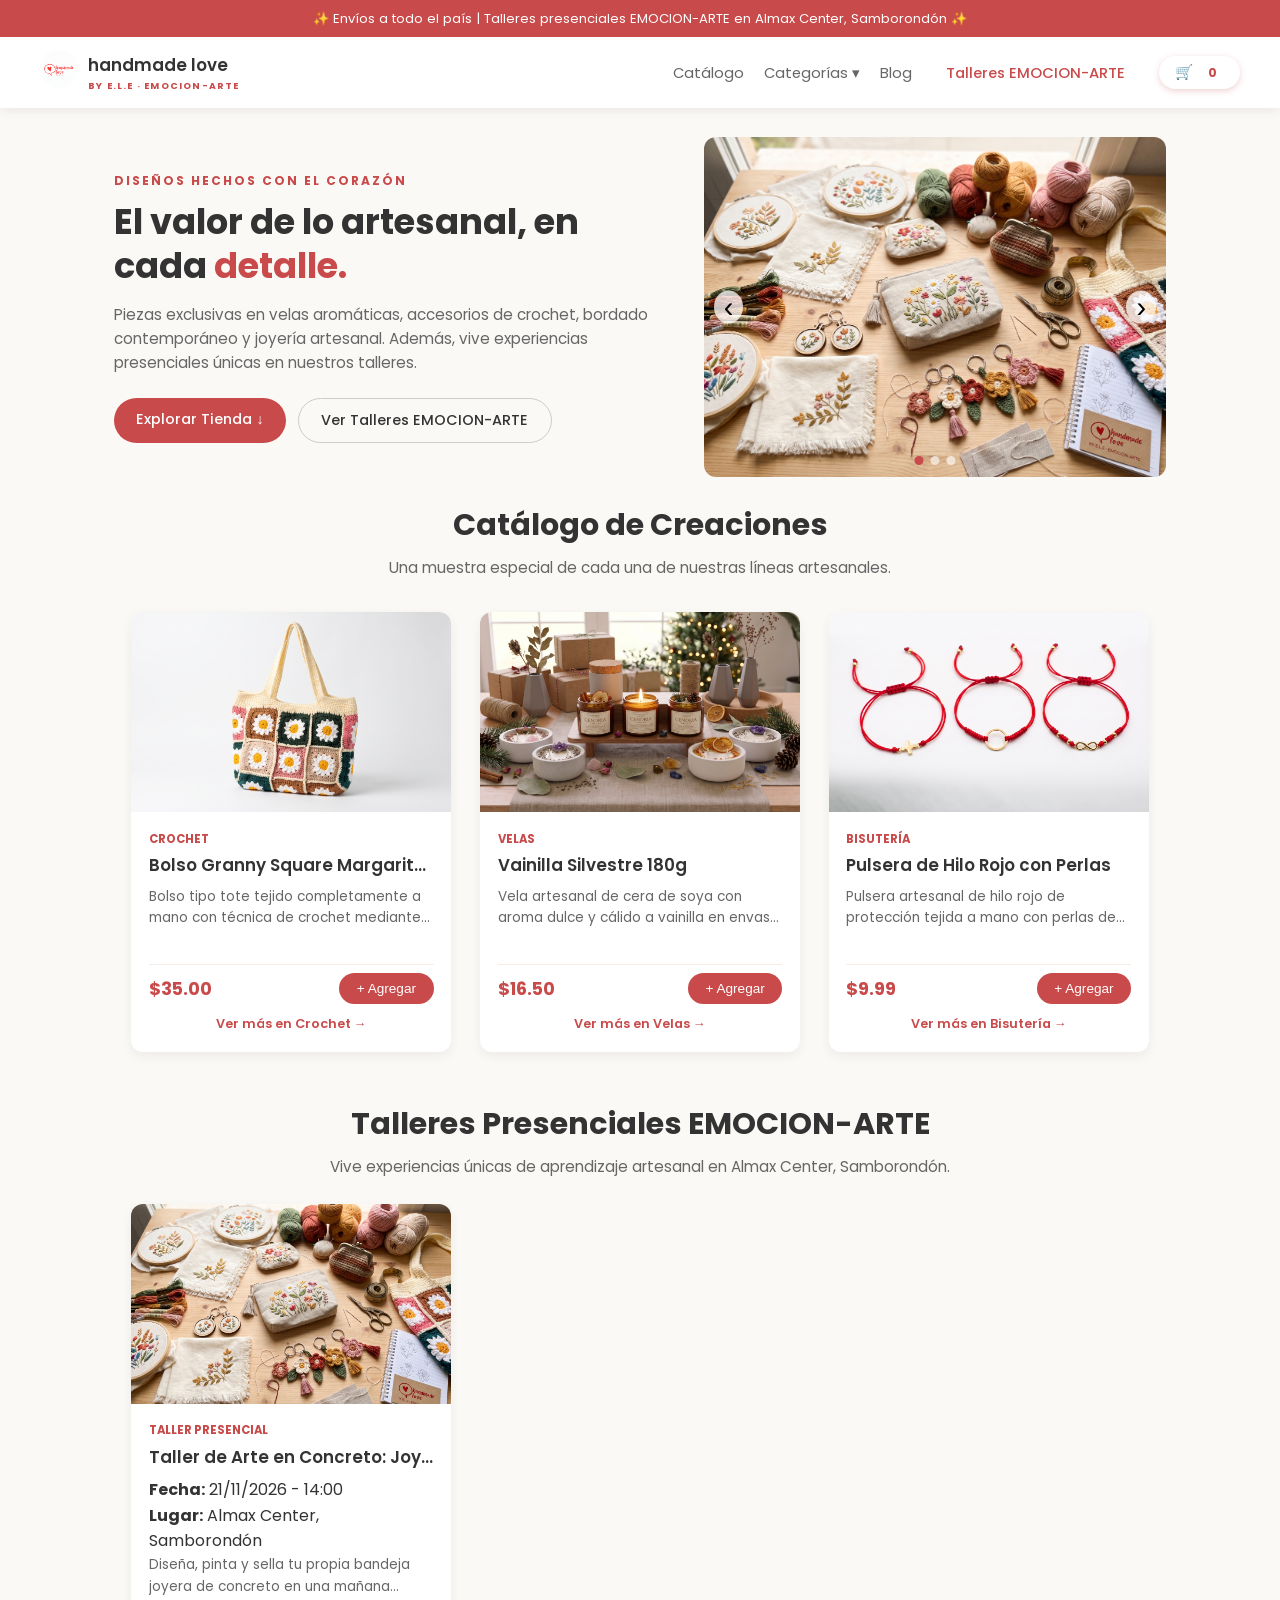
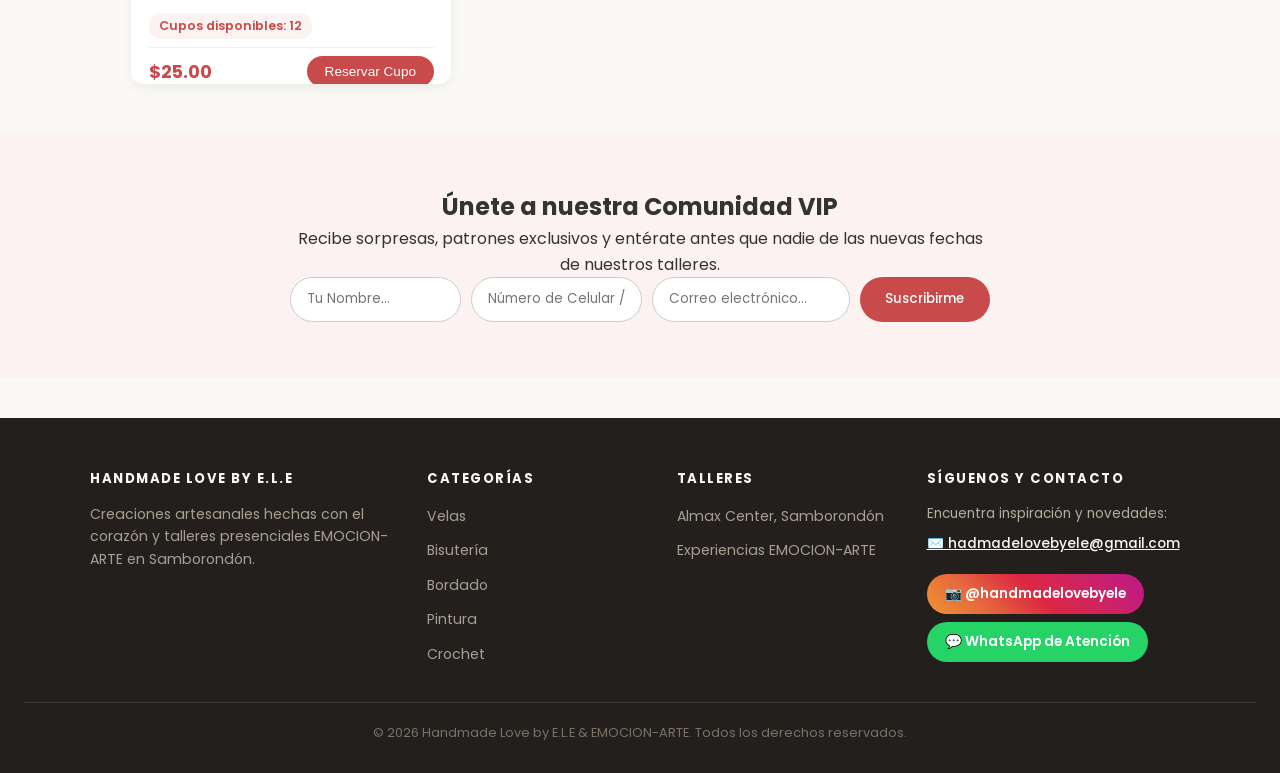
==== commit 927fcdde: "Update index.html" ====
--- a/index.html
+++ b/index.html
@@ -5,12 +5,10 @@
   <meta name="viewport" content="width=device-width, initial-scale=1.0, maximum-scale=1.0, user-scalable=no">
   <title>Handmade Love by E.L.E & EMOCION-ARTE</title>
   <link href="https://fonts.googleapis.com/css2?family=Poppins:wght@300;400;600&display=swap" rel="stylesheet">
-  <!-- Estilos Globales Unificados -->
   <link rel="stylesheet" href="style.css">
 </head>
 <body>
 
-  <!-- Cabecera Global Inyectada -->
   <div id="header-global"></div>
 
   <!-- Hero Principal con Carrusel -->
@@ -34,13 +32,13 @@
       <div class="hero-slide">
         <img src="img/uploads/pulseras-varias.jpg" alt="Pulseras y joyería artesanal">
       </div>
-      <button type="button" class="carousel-btn carousel-prev" onclick="moverCarrusel(-1)">&#8249;</button>
-      <button type="button" class="carousel-btn carousel-next" onclick="moverCarrusel(1)">&#8250;</button>
+      <button type="button" class="carousel-btn carousel-prev" onclick="moverCarrusel(-1)">‹</button>
+      <button type="button" class="carousel-btn carousel-next" onclick="moverCarrusel(1)">›</button>
       <div class="carousel-dots" id="carousel-dots"></div>
     </div>
   </section>
 
-  <!-- Catálogo Destacado (1 Pieza Representativa por Categoría) -->
+  <!-- Catálogo Destacado -->
   <main class="catalogo-section" id="catalogo">
     <div class="section-title">
       <h2>Catálogo de Creaciones</h2>
@@ -49,7 +47,7 @@
     <div class="grid-productos" id="grid-productos"></div>
   </main>
 
-  <!-- Talleres Presenciales en Almax Center -->
+  <!-- Talleres Presenciales -->
   <section class="talleres-section" id="talleres">
     <div class="section-title" style="margin-bottom: 1.5rem;">
       <h2>Talleres Presenciales EMOCION-ARTE</h2>
@@ -58,7 +56,7 @@
     <div class="talleres-grid" id="grid-talleres"></div>
   </section>
 
-  <!-- Newsletter / Comunidad VIP -->
+  <!-- Newsletter -->
   <section class="newsletter-section">
     <div class="newsletter-container">
       <h2>Únete a nuestra Comunidad VIP</h2>
@@ -72,10 +70,10 @@
     </div>
   </section>
 
-  <!-- Modal Detalle Compartido (Productos y Talleres) -->
+  <!-- Modal Detalle Compartido -->
   <div id="modal-producto" class="product-modal">
     <div class="product-modal-content">
-      <span class="close-product-modal" onclick="cerrarModalProducto()">&times;</span>
+      <span class="close-product-modal" onclick="cerrarModalProducto()">×</span>
       <div class="modal-gallery">
         <img id="modal-img-principal" src="" alt="Detalle">
         <div class="modal-thumbs" id="modal-galeria-thumbs"></div>
@@ -90,59 +88,46 @@
     </div>
   </div>
 
-  <!-- Modal del Carrito SIN IVA -->
+  <!-- Modal del Carrito -->
   <div id="modal-carrito" class="carrito-modal oculto">
     <div class="carrito-contenido">
       <div class="carrito-header">
         <h3 style="margin:0; font-size:1.3rem;">Tu Carrito de Compras</h3>
-        <span class="cerrar-carrito" onclick="toggleCarrito()">&times;</span>
-      </div>
-
+        <span class="cerrar-carrito" onclick="toggleCarrito()">×</span>
+      </div>
       <button type="button" class="btn-seguir-comprando" onclick="toggleCarrito()">← Seguir explorando</button>
-
       <div id="lista-carrito">
         <p style="color: var(--text-muted); text-align: center; margin: 1.5rem 0;">El carrito está vacío</p>
       </div>
-
-      <!-- Botón Acordeón Desplegable -->
       <button type="button" class="btn-acordeon-datos" onclick="toggleDesplegableDatos()">
         <span>📝 Datos para la Entrega y Pedido</span>
         <span id="flecha-acordeon">▾</span>
       </button>
-
-      <!-- Campos de Entrega Requeridos -->
       <div class="caja-entrega" id="caja-formulario-entrega">
         <label for="select-modalidad">Tipo de Entrega: <span class="req">*</span></label>
         <select id="select-modalidad" onchange="cambiarModalidadEntrega()">
           <option value="envio">Envío a Domicilio (Por cotizar)</option>
           <option value="retiro">Retiro en Taller (Almax Center, Samborondón)</option>
         </select>
-
         <label for="input-nombre">Tu Nombre y Apellido: <span class="req">*</span></label>
         <input type="text" id="input-nombre" placeholder="Ej: María Pérez" required>
-
         <label for="input-telefono">Celular / WhatsApp: <span class="req">*</span></label>
         <input type="tel" id="input-telefono" placeholder="Ej: 0980526007" required>
-
         <label for="input-correo">Correo Electrónico: <span class="req">*</span></label>
         <input type="email" id="input-correo" placeholder="correo@ejemplo.com" required>
-
         <div id="campo-sector-entrega">
           <label for="input-ubicacion">Sector o Dirección de Entrega: <span class="req">*</span></label>
           <input type="text" id="input-ubicacion" placeholder="Ej: Samborondón, Daule, Ceibos, Guayaquil, etc.">
         </div>
       </div>
-
       <div class="carrito-resumen">
         <div><span>Subtotal:</span> <span id="cart-subtotal">$0.00</span></div>
         <div><span>Envío:</span> <span class="envio-nota" id="resumen-envio-texto">Por cotizar según dirección</span></div>
       </div>
-
       <div class="carrito-total">
         <span>TOTAL COMPRA:</span>
         <span id="total-precio" style="color: var(--brand-red);">$0.00</span>
       </div>
-
       <button type="button" class="btn-pagar-tarjeta" onclick="pagarPayphone()">💳 Pagar con Tarjeta (Payphone vía WhatsApp)</button>
       <button type="button" class="btn-pagar-whatsapp" onclick="procesarCompraWhatsApp()">💬 Finalizar por WhatsApp</button>
       <button type="button" class="btn-banco" onclick="mostrarDatosBancarios()">🏦 Ver Datos Bancarios / Deuna</button>
@@ -166,17 +151,14 @@
     </div>
   </div>
 
-  <!-- Pie de Página Global Inyectado -->
   <div id="footer-global"></div>
 
-  <!-- Scripts Globales Unificados -->
   <script src="header.js"></script>
   <script src="footer.js"></script>
   <script src="carrito.js"></script>
-
-  <!-- Lógica Exclusiva de Portada (Carrusel, Carga de Destacados y Talleres) -->
+  <script src="promociones.js"></script>
+
   <script>
-    /* Carrusel de Portada */
     let currentSlide = 0;
     const slides = document.querySelectorAll('.hero-slide');
     const dotsContainer = document.getElementById('carousel-dots');
@@ -199,27 +181,17 @@
       dots[currentSlide].classList.add('active');
     }
 
-    function moverCarrusel(direction) {
-      updateSlide(currentSlide + direction);
-    }
-
-    function goToSlide(index) {
-      updateSlide(index);
-    }
-
-    setInterval(() => {
-      moverCarrusel(1);
-    }, 4000);
+    function moverCarrusel(direction) { updateSlide(currentSlide + direction); }
+    function goToSlide(index) { updateSlide(index); }
+    setInterval(() => { moverCarrusel(1); }, 4000);
 
     function suscribirNewsletter(e) {
       e.preventDefault();
       const nombre = document.getElementById('newsletter-nombre').value.trim();
       const telefono = document.getElementById('newsletter-telefono').value.trim();
       const correo = document.getElementById('newsletter-email').value.trim();
-
       enviarBaseDatos('Suscripción Comunidad VIP', nombre, telefono, correo, 'Alta en boletín de noticias y talleres', '$0.00');
       alert(`¡Bienvenida a la Comunidad VIP, ${nombre}! Te hemos registrado con éxito.`);
-      
       document.getElementById('newsletter-nombre').value = '';
       document.getElementById('newsletter-telefono').value = '';
       document.getElementById('newsletter-email').value = '';
@@ -229,40 +201,13 @@
     let todosLosTalleres = [];
 
     const productosBaseReales = [
-      {
-        title: "Bolso Granny Square Margaritas",
-        categoria: "Crochet",
-        precio: 35.00,
-        descripcion: "Bolso tipo tote tejido completamente a mano con técnica de crochet mediante cuadros clásicos con margaritas en relieve tridimensional.",
-        imagen: "img/uploads/bolso-granny.jpg"
-      },
-      {
-        title: "Vainilla Silvestre 180g",
-        categoria: "Velas",
-        precio: 16.50,
-        descripcion: "Vela artesanal de cera de soya con aroma dulce y cálido a vainilla en envase de vidrio.",
-        imagen: "img/uploads/velas-varias.jpg"
-      },
-      {
-        title: "Pulsera de Hilo Rojo con Perlas",
-        categoria: "Bisutería",
-        precio: 9.99,
-        descripcion: "Pulsera artesanal de hilo rojo de protección tejida a mano con perlas de río y dijes laminados en oro de 18k.",
-        imagen: "pulsera-secundaria.jpg"
-      }
+      { title: "Bolso Granny Square Margaritas", categoria: "Crochet", precio: 35.00, descripcion: "Bolso tipo tote tejido completamente a mano con técnica de crochet mediante cuadros clásicos con margaritas en relieve tridimensional.", imagen: "img/uploads/bolso-granny.jpg" },
+      { title: "Vainilla Silvestre 180g", categoria: "Velas", precio: 16.50, descripcion: "Vela artesanal de cera de soya con aroma dulce y cálido a vainilla en envase de vidrio.", imagen: "img/uploads/velas-varias.jpg" },
+      { title: "Pulsera de Hilo Rojo con Perlas", categoria: "Bisutería", precio: 9.99, descripcion: "Pulsera artesanal de hilo rojo de protección tejida a mano con perlas de río y dijes laminados en oro de 18k.", imagen: "pulsera-secundaria.jpg" }
     ];
 
     const talleresBaseReales = [
-      {
-        title: "Taller de Arte en Concreto: Joyero Plano",
-        fecha: "2026-11-21T09:00:00.000-05:00",
-        lugar: "Almax Center, Samborondón",
-        precio: 25.00,
-        cupoMax: 12,
-        ocupados: 0,
-        descripcion: "Diseña, pinta y sella tu propia bandeja joyera de concreto en una mañana pensada para crear y desconectar. Aprende técnicas de diseño sobre texturas y llévate una pieza única y funcional lista para tus accesorios.\n\nIncluye:\nJoyero plano de concreto y todos los materiales artísticos (pinturas, pinceles y sellador protector).\n\nBrunch completo (bocados salados y dulces).\n\nBebidas ilimitadas (café de especialidad, bebidas frías y mimosa de bienvenida).\n\nNo necesitas experiencia previa. Cupos limitados.",
-        imagen: "img/uploads/bordado-crochet-varios.jpg"
-      }
+      { title: "Taller de Arte en Concreto: Joyero Plano", fecha: "2026-11-21T09:00:00.000-05:00", lugar: "Almax Center, Samborondón", precio: 25.00, cupoMax: 12, ocupados: 0, descripcion: "Diseña, pinta y sella tu propia bandeja joyera de concreto en una mañana pensada para crear y desconectar.", imagen: "img/uploads/bordado-crochet-varios.jpg" }
     ];
 
     function formatearFechaLegible(fechaRaw) {
@@ -270,30 +215,27 @@
       try {
         const d = new Date(fechaRaw);
         if (isNaN(d.getTime())) return fechaRaw;
-        const dia = String(d.getDate()).padStart(2, '0');
-        const mes = String(d.getMonth() + 1).padStart(2, '0');
-        const anio = d.getFullYear();
-        const horas = String(d.getHours()).padStart(2, '0');
-        const minutos = String(d.getMinutes()).padStart(2, '0');
-        return `${dia}/${mes}/${anio} - ${horas}:${minutos}`;
-      } catch (e) {
-        return fechaRaw;
-      }
+        return `${String(d.getDate()).padStart(2, '0')}/${String(d.getMonth() + 1).padStart(2, '0')}/${d.getFullYear()} - ${String(d.getHours()).padStart(2, '0')}:${String(d.getMinutes()).padStart(2, '0')}`;
+      } catch (e) { return fechaRaw; }
     }
 
     function abrirModalProducto(index) {
       const p = productosDestacadosHome[index];
       if (!p) return;
+      const infoPrecio = typeof calcularPrecioConDescuento === 'function' ? calcularPrecioConDescuento(p) : { tieneDescuento: false, precioFinal: parseFloat(p.precio) || 0 };
 
       document.getElementById('modal-categoria').textContent = p.categoria || 'Creación';
       document.getElementById('modal-titulo').textContent = p.title || '';
-      document.getElementById('modal-precio').textContent = `$${(parseFloat(p.precio) || 0).toFixed(2)}`;
+      if (infoPrecio.tieneDescuento) {
+        document.getElementById('modal-precio').innerHTML = `<span class="precio-tachado">$${infoPrecio.precioOriginal.toFixed(2)}</span> $${infoPrecio.precioFinal.toFixed(2)} <span style="font-size:0.75rem; background:#fdf2f2; padding:2px 8px; border-radius:10px;">-${infoPrecio.porcentaje}% OFF</span>`;
+      } else {
+        document.getElementById('modal-precio').textContent = `$${infoPrecio.precioFinal.toFixed(2)}`;
+      }
       document.getElementById('modal-descripcion').textContent = p.descripcion || 'Sin descripción adicional.';
 
       let galeria = [];
       const portada = normalizarRutaImagen(p.imagen);
       if (portada) galeria.push(portada);
-
       if (p.fotos && Array.isArray(p.fotos)) {
         p.fotos.forEach(f => {
           let rutaNorm = normalizarRutaImagen(f);
@@ -324,7 +266,7 @@
       btnComprar.textContent = '+ Agregar al Carrito';
       btnComprar.onclick = (e) => {
         e.stopPropagation();
-        agregarAlCarrito(p.title, p.precio, portada, false);
+        agregarAlCarrito(p.title, infoPrecio.precioFinal, portada, false);
       };
 
       document.getElementById('modal-producto').classList.add('open');
@@ -334,7 +276,6 @@
     function abrirModalTaller(index) {
       const t = todosLosTalleres[index];
       if (!t) return;
-
       const precioNum = parseFloat(t.precio) || 0;
       const fotoTaller = normalizarRutaImagen(t.imagen || t.foto);
       const max = parseInt(t.cupoMax) || 10;
@@ -345,14 +286,10 @@
       document.getElementById('modal-categoria').textContent = 'Taller Presencial EMOCION-ARTE';
       document.getElementById('modal-titulo').textContent = t.title || 'Taller';
       document.getElementById('modal-precio').textContent = precioNum > 0 ? `$${precioNum.toFixed(2)}` : 'Gratuito';
-
-      let textoCompleto = `📅 Fecha: ${fechaTexto}\n📍 Lugar: ${t.lugar || 'Almax Center, Samborondón'}\n👥 Cupos Libres: ${disponibles > 0 ? disponibles : 'Agotados'}\n\n${t.descripcion || 'Sin descripción adicional.'}`;
-      document.getElementById('modal-descripcion').textContent = textoCompleto;
-
-      const imgPrincipal = document.getElementById('modal-img-principal');
-      const thumbsContainer = document.getElementById('modal-galeria-thumbs');
-      imgPrincipal.src = fotoTaller;
-      thumbsContainer.innerHTML = '';
+      document.getElementById('modal-descripcion').textContent = `📅 Fecha: ${fechaTexto}\n📍 Lugar: ${t.lugar || 'Almax Center, Samborondón'}\n👥 Cupos Libres: ${disponibles > 0 ? disponibles : 'Agotados'}\n\n${t.descripcion || ''}`;
+
+      document.getElementById('modal-img-principal').src = fotoTaller;
+      document.getElementById('modal-galeria-thumbs').innerHTML = '';
 
       const btnComprar = document.getElementById('modal-btn-comprar');
       btnComprar.textContent = disponibles > 0 ? 'Reservar Cupo' : 'Lista de Espera';
@@ -385,19 +322,26 @@
       const grid = document.getElementById('grid-productos');
       if (!grid) return;
       grid.innerHTML = lista.map((p, index) => {
-        const precioNum = parseFloat(p.precio) || 0;
+        const infoPrecio = typeof calcularPrecioConDescuento === 'function' ? calcularPrecioConDescuento(p) : { tieneDescuento: false, precioFinal: parseFloat(p.precio) || 0 };
         const fotoCard = normalizarRutaImagen(p.imagen);
         const urlCat = obtenerUrlCategoria(p.categoria);
+
+        const badgeHTML = infoPrecio.tieneDescuento ? `<span class="badge-descuento">-${infoPrecio.porcentaje}% OFF</span>` : '';
+        const precioHTML = infoPrecio.tieneDescuento 
+          ? `<span class="precio-tachado">$${infoPrecio.precioOriginal.toFixed(2)}</span>$${infoPrecio.precioFinal.toFixed(2)}`
+          : `$${infoPrecio.precioFinal.toFixed(2)}`;
+
         return `
           <div class="card" onclick="abrirModalProducto(${index})">
+            ${badgeHTML}
             <img src="${fotoCard}" alt="${p.title}" onerror="this.src='logo.jpg'">
             <div class="card-body">
               <span class="card-tag">${p.categoria || 'Creación'}</span>
               <h3 class="card-title" title="${p.title}">${p.title}</h3>
               <p class="card-desc">${p.descripcion || ''}</p>
               <div class="card-footer">
-                <span class="card-price">$${precioNum.toFixed(2)}</span>
-                <button class="card-btn" type="button" onclick="event.stopPropagation(); agregarAlCarrito('${p.title}', ${precioNum}, '${fotoCard}', false)">+ Agregar</button>
+                <span class="card-price">${precioHTML}</span>
+                <button class="card-btn" type="button" onclick="event.stopPropagation(); agregarAlCarrito('${p.title}', ${infoPrecio.precioFinal}, '${fotoCard}', false)">+ Agregar</button>
               </div>
               <a href="${urlCat}" onclick="event.stopPropagation();" style="display:block; text-align:center; margin-top:10px; font-size:0.8rem; color:var(--brand-red); font-weight:600; text-decoration:none;">Ver más en ${p.categoria} →</a>
             </div>
@@ -455,8 +399,7 @@
         const lineaTrim = line.trim();
         if (!lineaTrim) return;
         if (lineaTrim.startsWith('fotos:')) {
-          enFotos = true;
-          claveActual = 'fotos';
+          enFotos = true; claveActual = 'fotos';
           const resto = lineaTrim.replace('fotos:', '').trim();
           if (resto && !resto.startsWith('-') && resto !== '[]') data.fotos.push(resto.replace(/^["']|["']$/g, ''));
           return;
@@ -470,9 +413,7 @@
             const fItem = lineaTrim.replace(/^(foto|url):\s*/, '').replace(/^["']|["']$/g, '').trim();
             if (fItem) data.fotos.push(fItem);
             return;
-          } else if (/^[a-zA-Z0-9_-]+\s*:/.test(lineaTrim)) {
-            enFotos = false;
-          }
+          } else if (/^[a-zA-Z0-9_-]+\s*:/.test(lineaTrim)) { enFotos = false; }
         }
         const matchClave = lineaTrim.match(/^([a-zA-Z0-9_-]+)\s*:\s*(.*)$/);
         if (matchClave) {
@@ -553,6 +494,7 @@
       } catch (err) {}
     }
 
+    window.addEventListener('promocionesListas', () => renderDestacadosHome(productosDestacadosHome));
     cargarTodo();
   </script>
 </body>
--- a/style.css
+++ b/style.css
@@ -194,3 +194,26 @@
   .footer-container { display: flex !important; flex-direction: column !important; }
   .btn-footer-social { max-width: 100% !important; }
 }
+/* Etiquetas de Descuento y Precios Promocionales */
+.card { position: relative; }
+.badge-descuento {
+  position: absolute;
+  top: 12px;
+  left: 12px;
+  background-color: var(--brand-red);
+  color: #fff;
+  font-size: 0.74rem;
+  font-weight: 700;
+  padding: 4px 10px;
+  border-radius: 20px;
+  box-shadow: 0 2px 6px rgba(0,0,0,0.2);
+  z-index: 5;
+  letter-spacing: 0.5px;
+}
+.precio-tachado {
+  text-decoration: line-through;
+  color: #999;
+  font-size: 0.85rem;
+  font-weight: 400;
+  margin-right: 6px;
+}
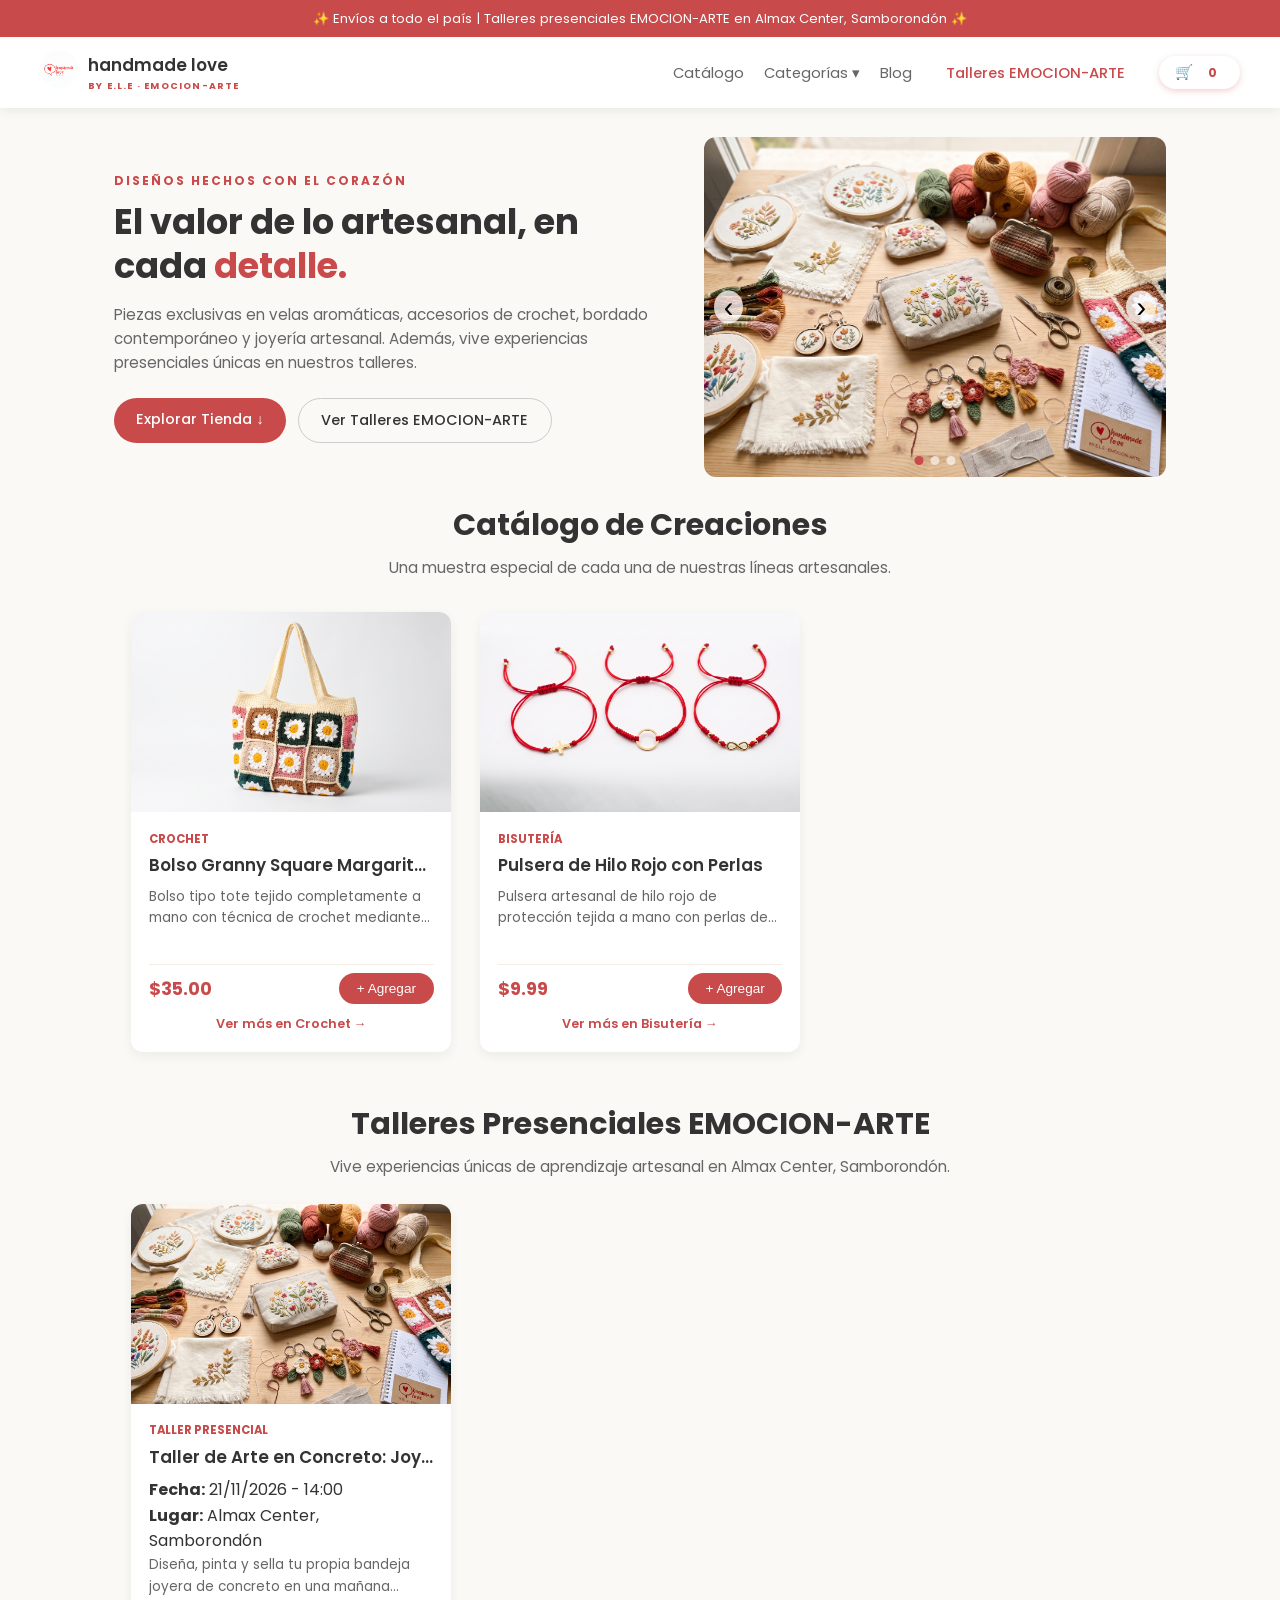
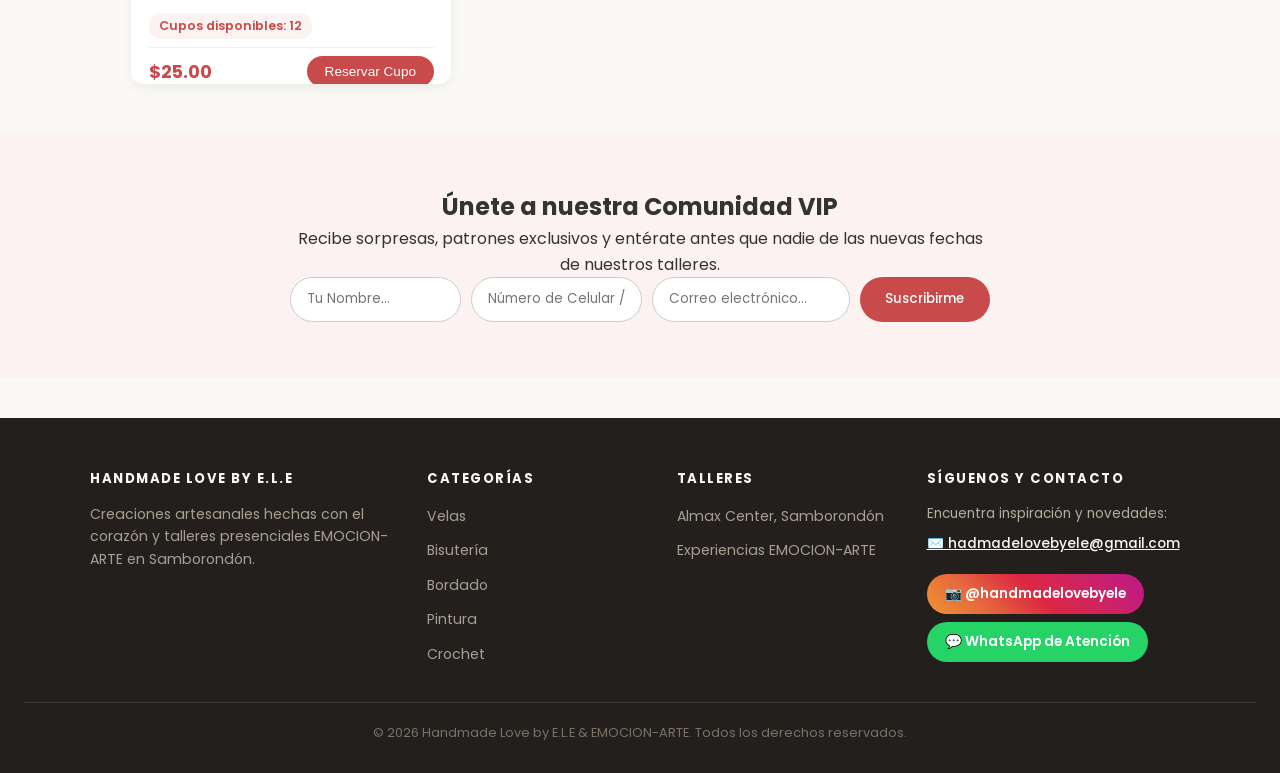
==== commit f4b103fc: "Update index.html" ====
--- a/index.html
+++ b/index.html
@@ -202,12 +202,11 @@
 
     const productosBaseReales = [
       { title: "Bolso Granny Square Margaritas", categoria: "Crochet", precio: 35.00, descripcion: "Bolso tipo tote tejido completamente a mano con técnica de crochet mediante cuadros clásicos con margaritas en relieve tridimensional.", imagen: "img/uploads/bolso-granny.jpg" },
-      { title: "Vainilla Silvestre 180g", categoria: "Velas", precio: 16.50, descripcion: "Vela artesanal de cera de soya con aroma dulce y cálido a vainilla en envase de vidrio.", imagen: "img/uploads/velas-varias.jpg" },
       { title: "Pulsera de Hilo Rojo con Perlas", categoria: "Bisutería", precio: 9.99, descripcion: "Pulsera artesanal de hilo rojo de protección tejida a mano con perlas de río y dijes laminados en oro de 18k.", imagen: "pulsera-secundaria.jpg" }
     ];
 
     const talleresBaseReales = [
-      { title: "Taller de Arte en Concreto: Joyero Plano", fecha: "2026-11-21T09:00:00.000-05:00", lugar: "Almax Center, Samborondón", precio: 25.00, cupoMax: 12, ocupados: 0, descripcion: "Diseña, pinta y sella tu propia bandeja joyera de concreto en una mañana pensada para crear y desconectar.", imagen: "img/uploads/bordado-crochet-varios.jpg" }
+      { title: "Taller de Arte en Concreto: Joyero Plano", categoria: "Talleres", fecha: "2026-11-21T09:00:00.000-05:00", lugar: "Almax Center, Samborondón", precio: 25.00, cupoMax: 12, ocupados: 0, descripcion: "Diseña, pinta y sella tu propia bandeja joyera de concreto en una mañana pensada para crear y desconectar.", imagen: "img/uploads/bordado-crochet-varios.jpg" }
     ];
 
     function formatearFechaLegible(fechaRaw) {
@@ -276,7 +275,8 @@
     function abrirModalTaller(index) {
       const t = todosLosTalleres[index];
       if (!t) return;
-      const precioNum = parseFloat(t.precio) || 0;
+      t.categoria = 'Talleres';
+      const infoPrecio = typeof calcularPrecioConDescuento === 'function' ? calcularPrecioConDescuento(t) : { tieneDescuento: false, precioFinal: parseFloat(t.precio) || 0 };
       const fotoTaller = normalizarRutaImagen(t.imagen || t.foto);
       const max = parseInt(t.cupoMax) || 10;
       const ocup = parseInt(t.ocupados) || 0;
@@ -285,8 +285,17 @@
 
       document.getElementById('modal-categoria').textContent = 'Taller Presencial EMOCION-ARTE';
       document.getElementById('modal-titulo').textContent = t.title || 'Taller';
-      document.getElementById('modal-precio').textContent = precioNum > 0 ? `$${precioNum.toFixed(2)}` : 'Gratuito';
-      document.getElementById('modal-descripcion').textContent = `📅 Fecha: ${fechaTexto}\n📍 Lugar: ${t.lugar || 'Almax Center, Samborondón'}\n👥 Cupos Libres: ${disponibles > 0 ? disponibles : 'Agotados'}\n\n${t.descripcion || ''}`;
+
+      if (infoPrecio.precioFinal <= 0) {
+        document.getElementById('modal-precio').textContent = 'Gratuito';
+      } else if (infoPrecio.tieneDescuento) {
+        document.getElementById('modal-precio').innerHTML = `<span class="precio-tachado">$${infoPrecio.precioOriginal.toFixed(2)}</span> $${infoPrecio.precioFinal.toFixed(2)} <span style="font-size:0.75rem; background:#fdf2f2; padding:2px 8px; border-radius:10px;">-${infoPrecio.porcentaje}% PRONTO PAGO</span>`;
+      } else {
+        document.getElementById('modal-precio').textContent = `$${infoPrecio.precioFinal.toFixed(2)}`;
+      }
+
+      const notaProntoPago = (infoPrecio.tieneDescuento && t.fechaFin) ? `\n🏷️ Pronto pago válido hasta: ${formatearFechaLegible(t.fechaFin)}` : '';
+      document.getElementById('modal-descripcion').textContent = `📅 Fecha: ${fechaTexto}\n📍 Lugar: ${t.lugar || 'Almax Center, Samborondón'}\n👥 Cupos Libres: ${disponibles > 0 ? disponibles : 'Agotados'}${notaProntoPago}\n\n${t.descripcion || ''}`;
 
       document.getElementById('modal-img-principal').src = fotoTaller;
       document.getElementById('modal-galeria-thumbs').innerHTML = '';
@@ -295,7 +304,7 @@
       btnComprar.textContent = disponibles > 0 ? 'Reservar Cupo' : 'Lista de Espera';
       btnComprar.onclick = (e) => {
         e.stopPropagation();
-        agregarAlCarrito(`Taller: ${t.title}`, precioNum, fotoTaller, true);
+        agregarAlCarrito(`Taller: ${t.title}`, infoPrecio.precioFinal, fotoTaller, true);
       };
 
       document.getElementById('modal-producto').classList.add('open');
@@ -354,7 +363,8 @@
       const grid = document.getElementById('grid-talleres');
       if (!grid) return;
       grid.innerHTML = lista.map((t, index) => {
-        const precioNum = parseFloat(t.precio) || 0;
+        t.categoria = 'Talleres';
+        const infoPrecio = typeof calcularPrecioConDescuento === 'function' ? calcularPrecioConDescuento(t) : { tieneDescuento: false, precioFinal: parseFloat(t.precio) || 0 };
         const fotoTaller = normalizarRutaImagen(t.imagen || t.foto);
         const max = parseInt(t.cupoMax) || 10;
         const ocup = parseInt(t.ocupados) || 0;
@@ -362,8 +372,16 @@
         const textoCupos = disponibles > 0 ? `Cupos disponibles: ${disponibles}` : '¡Cupos Agotados!';
         const fechaFormateada = formatearFechaLegible(t.fecha);
 
+        const badgeHTML = infoPrecio.tieneDescuento ? `<span class="badge-descuento">-${infoPrecio.porcentaje}% PRONTO PAGO</span>` : '';
+        const precioTallerHTML = infoPrecio.precioFinal <= 0 
+          ? '<div></div>'
+          : (infoPrecio.tieneDescuento 
+              ? `<div class="taller-precio"><span class="precio-tachado">$${infoPrecio.precioOriginal.toFixed(2)}</span>$${infoPrecio.precioFinal.toFixed(2)}</div>`
+              : `<div class="taller-precio">$${infoPrecio.precioFinal.toFixed(2)}</div>`);
+
         return `
-          <div class="taller-card" onclick="abrirModalTaller(${index})">
+          <div class="taller-card" style="position:relative;" onclick="abrirModalTaller(${index})">
+            ${badgeHTML}
             <img src="${fotoTaller}" alt="${t.title}" onerror="this.src='logo.jpg'">
             <div class="taller-card-body">
               <span class="taller-tag">Taller Presencial</span>
@@ -373,8 +391,8 @@
               <p class="taller-desc">${t.descripcion || ''}</p>
               <span class="taller-cupos">${textoCupos}</span>
               <div class="taller-footer">
-                ${precioNum > 0 ? `<div class="taller-precio">$${precioNum.toFixed(2)}</div>` : '<div></div>'}
-                <button type="button" class="btn-reservar-taller" onclick="event.stopPropagation(); agregarAlCarrito('Taller: ${t.title}', ${precioNum}, '${fotoTaller}', true)">
+                ${precioTallerHTML}
+                <button type="button" class="btn-reservar-taller" onclick="event.stopPropagation(); agregarAlCarrito('Taller: ${t.title}', ${infoPrecio.precioFinal}, '${fotoTaller}', true)">
                   ${disponibles > 0 ? 'Reservar Cupo' : 'Lista de Espera'}
                 </button>
               </div>
@@ -494,7 +512,10 @@
       } catch (err) {}
     }
 
-    window.addEventListener('promocionesListas', () => renderDestacadosHome(productosDestacadosHome));
+    window.addEventListener('promocionesListas', () => {
+      renderDestacadosHome(productosDestacadosHome);
+      renderTalleres(todosLosTalleres);
+    });
     cargarTodo();
   </script>
 </body>
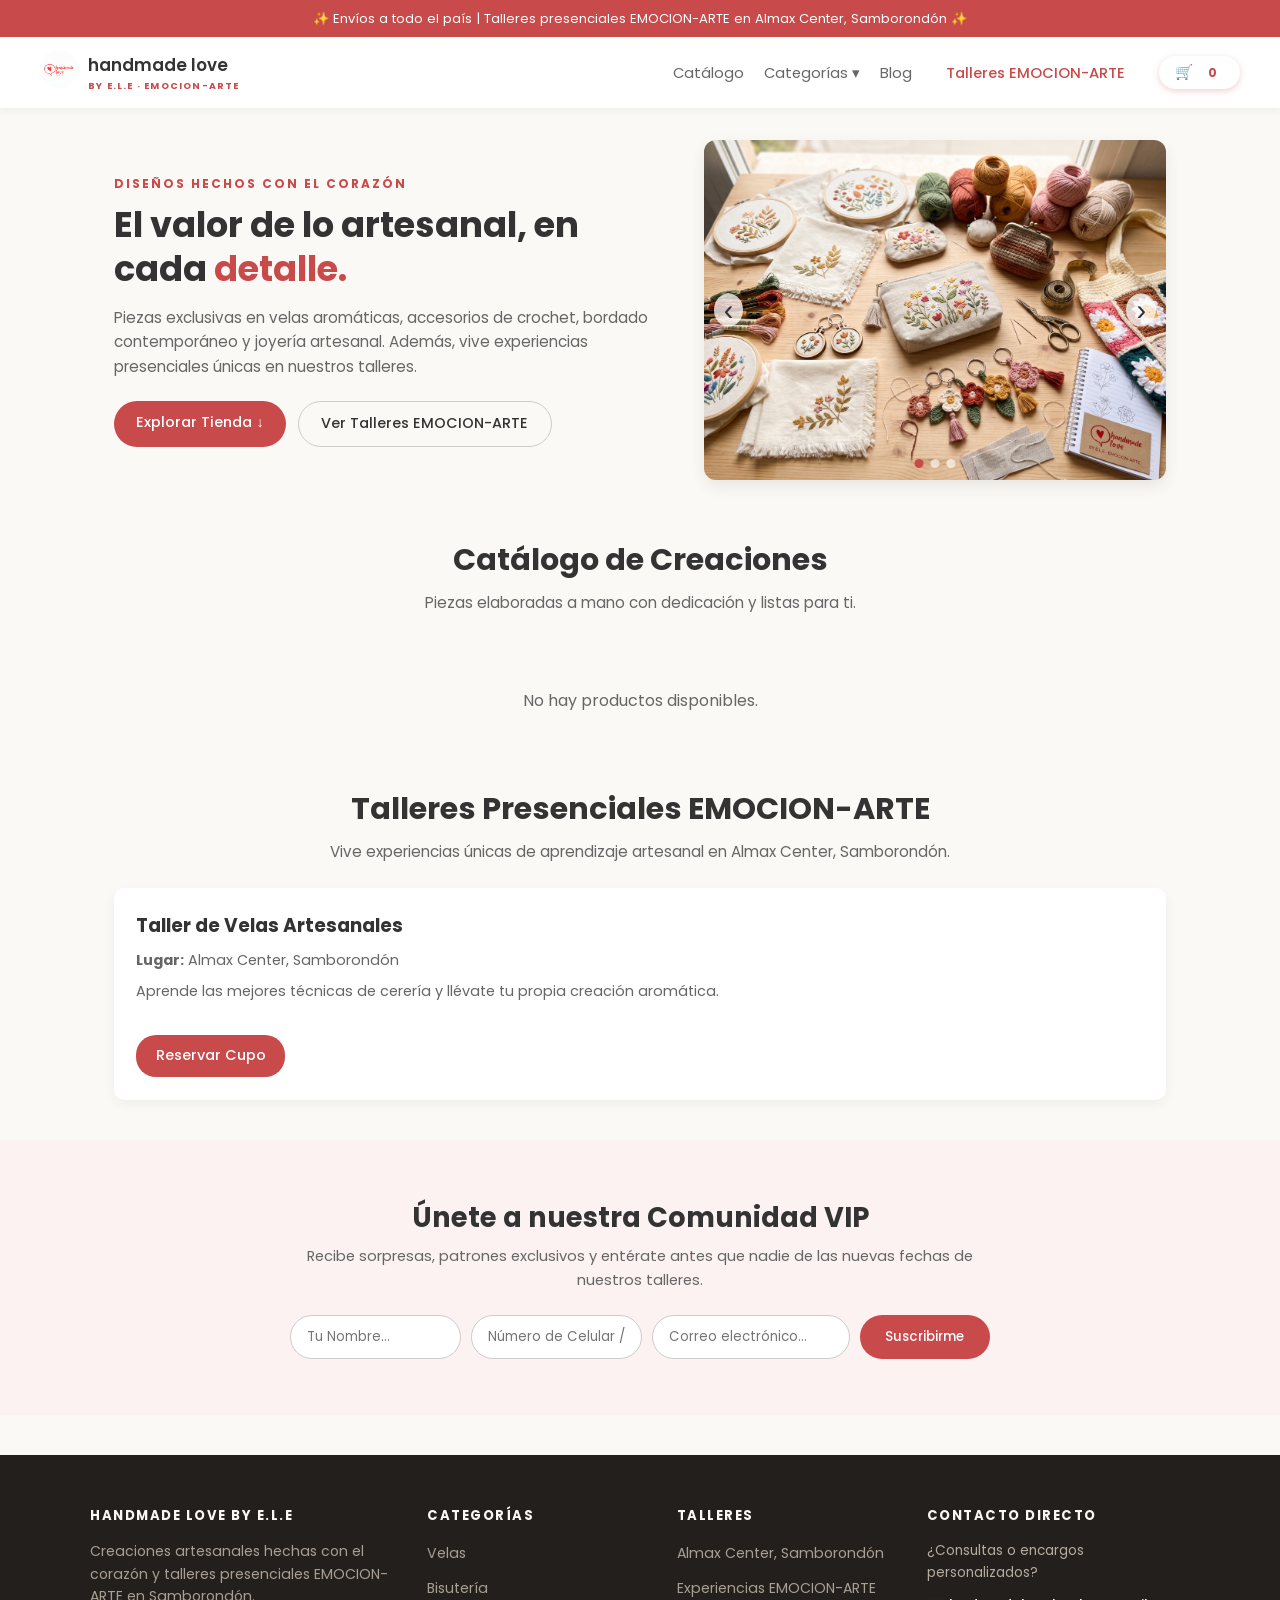
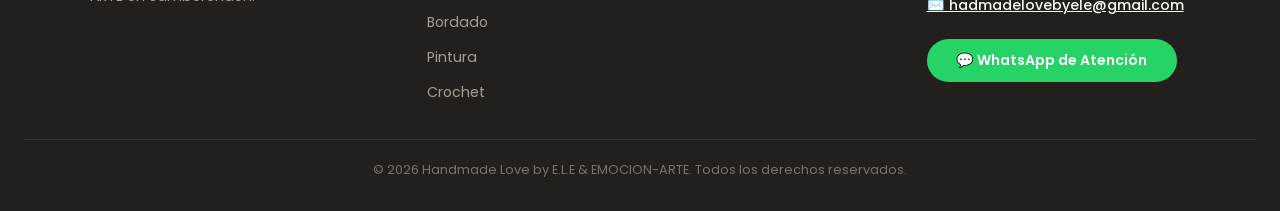
==== commit 035fd293: "Update index.html" ====
--- a/index.html
+++ b/index.html
@@ -1,17 +1,1061 @@
 <!DOCTYPE html>
 <html lang="es">
 <head>
+  <!-- Google Tag Manager / Analytics -->
+  <script async src="https://www.googletagmanager.com/gtm.js?id=GTM-T74G5QJ2"></script>
+  <script>
+    window.dataLayer = window.dataLayer || [];
+    function gtag(){dataLayer.push(arguments);}
+    gtag('js', new Date());
+  </script>
   <meta charset="UTF-8">
   <meta name="viewport" content="width=device-width, initial-scale=1.0, maximum-scale=1.0, user-scalable=no">
   <title>Handmade Love by E.L.E & EMOCION-ARTE</title>
   <link href="https://fonts.googleapis.com/css2?family=Poppins:wght@300;400;600&display=swap" rel="stylesheet">
-  <link rel="stylesheet" href="style.css">
+  <style>
+    :root {
+      --brand-red: #c94a4a;
+      --brand-red-dark: #a83838;
+      --bg-color: #faf9f6;
+      --text-main: #333;
+      --text-muted: #666;
+    }
+    * {
+      box-sizing: border-box;
+      margin: 0;
+      padding: 0;
+    }
+    html {
+      overflow-x: hidden;
+    }
+    body {
+      width: 100%;
+      max-width: 100vw;
+      font-family: 'Poppins', sans-serif;
+      color: var(--text-main);
+      background-color: var(--bg-color);
+      line-height: 1.6;
+    }
+
+    /* Cabecera Fija Completa */
+    .header-fijo {
+      position: -webkit-sticky;
+      position: sticky;
+      top: 0;
+      z-index: 1000;
+      width: 100%;
+      box-shadow: 0 2px 8px rgba(0,0,0,0.06);
+    }
+    .top-banner {
+      background-color: var(--brand-red);
+      color: white;
+      text-align: center;
+      padding: 0.5rem;
+      font-size: 0.82rem;
+      width: 100%;
+    }
+    header.navbar {
+      display: flex;
+      justify-content: space-between;
+      align-items: center;
+      padding: 0.8rem 2.5rem;
+      background-color: #fff;
+      width: 100%;
+    }
+    .logo-container {
+      display: flex;
+      align-items: center;
+      gap: 10px;
+      text-decoration: none;
+    }
+    .logo-card img {
+      height: 38px;
+      width: 38px;
+      border-radius: 50%;
+      object-fit: cover;
+    }
+    .brand-text {
+      display: flex;
+      flex-direction: column;
+    }
+    .brand-main {
+      font-weight: 600;
+      font-size: 1.05rem;
+      color: #333;
+      text-transform: lowercase;
+    }
+    .brand-sub {
+      font-size: 0.58rem;
+      color: var(--brand-red);
+      letter-spacing: 1.2px;
+      font-weight: 700;
+    }
+    .nav-wrapper {
+      display: flex;
+      align-items: center;
+    }
+    .nav-links {
+      list-style: none;
+      display: flex;
+      gap: 20px;
+      align-items: center;
+      margin: 0;
+    }
+    .nav-links button, .nav-links a {
+      text-decoration: none;
+      color: var(--text-muted);
+      font-size: 0.92rem;
+      background: none;
+      border: none;
+      cursor: pointer;
+      font-family: 'Poppins', sans-serif;
+      transition: color 0.3s;
+    }
+    .nav-links button:hover, .nav-links a:hover {
+      color: var(--brand-red);
+    }
+    .pill-talleres {
+      background-color: #fdf2f2;
+      padding: 6px 14px;
+      border-radius: 20px;
+      font-weight: 500;
+      color: var(--brand-red) !important;
+    }
+    .dropdown {
+      position: relative;
+    }
+    .dropdown-content {
+      display: none;
+      position: absolute;
+      top: 100%;
+      left: 0;
+      background-color: #fff;
+      min-width: 170px;
+      box-shadow: 0px 8px 16px rgba(0,0,0,0.1);
+      border-radius: 6px;
+      z-index: 100;
+      padding: 8px 0;
+    }
+    .dropdown-content a {
+      color: var(--text-muted);
+      padding: 10px 16px;
+      display: block;
+      text-align: left;
+    }
+    .dropdown-content a:hover {
+      background-color: #fdf2f2;
+      color: var(--brand-red);
+    }
+    .dropdown:hover .dropdown-content {
+      display: block;
+    }
+    .cart-btn {
+      background-color: var(--brand-red);
+      color: white !important;
+      padding: 6px 16px;
+      border-radius: 20px;
+      display: inline-flex;
+      align-items: center;
+      gap: 8px;
+      font-weight: 600;
+      border: none;
+      cursor: pointer;
+      font-family: 'Poppins', sans-serif;
+      font-size: 0.92rem;
+      box-shadow: 0 2px 6px rgba(201, 74, 74, 0.25);
+      transition: background 0.3s, transform 0.2s;
+    }
+    .cart-btn:hover {
+      background-color: var(--brand-red-dark);
+      transform: translateY(-1px);
+    }
+    .cart-badge {
+      background: white;
+      color: var(--brand-red);
+      font-size: 0.78rem;
+      font-weight: 700;
+      padding: 1px 7px;
+      border-radius: 12px;
+      min-width: 20px;
+      text-align: center;
+    }
+    .mobile-controls {
+      display: none;
+      align-items: center;
+      gap: 10px;
+    }
+    .btn-menu-hamburguesa {
+      background: none;
+      border: none;
+      font-size: 1.6rem;
+      color: var(--text-main);
+      cursor: pointer;
+      padding: 2px 6px;
+      line-height: 1;
+    }
+
+    /* Hero */
+    .hero {
+      max-width: 1100px;
+      margin: 2rem auto 1.5rem auto;
+      padding: 0 1.5rem;
+      display: grid;
+      grid-template-columns: 1.2fr 1fr;
+      gap: 35px;
+      align-items: center;
+      width: 100%;
+    }
+    .hero-badge {
+      font-size: 0.75rem;
+      letter-spacing: 2px;
+      font-weight: 700;
+      color: var(--brand-red);
+      margin-bottom: 10px;
+      display: block;
+    }
+    .hero h1 {
+      font-size: 2.2rem;
+      color: var(--text-main);
+      margin-bottom: 15px;
+      line-height: 1.25;
+    }
+    .hero h1 span {
+      color: var(--brand-red);
+    }
+    .hero p {
+      color: var(--text-muted);
+      font-size: 0.95rem;
+      margin-bottom: 22px;
+      line-height: 1.6;
+    }
+    .hero-buttons {
+      display: flex;
+      gap: 12px;
+      flex-wrap: wrap;
+    }
+    .btn-primary {
+      background-color: var(--brand-red);
+      color: white;
+      padding: 0.65rem 1.4rem;
+      border-radius: 25px;
+      text-decoration: none;
+      font-weight: 500;
+      font-size: 0.9rem;
+      transition: background 0.3s;
+    }
+    .btn-primary:hover {
+      background-color: var(--brand-red-dark);
+    }
+    .btn-secondary {
+      background-color: transparent;
+      color: var(--text-main);
+      border: 1px solid #ccc;
+      padding: 0.65rem 1.4rem;
+      border-radius: 25px;
+      text-decoration: none;
+      font-weight: 500;
+      font-size: 0.9rem;
+      transition: all 0.3s;
+    }
+    .btn-secondary:hover {
+      border-color: var(--brand-red);
+      color: var(--brand-red);
+    }
+    .hero-carousel-container {
+      position: relative;
+      width: 100%;
+      height: 340px;
+      border-radius: 12px;
+      overflow: hidden;
+      box-shadow: 0 6px 15px rgba(0,0,0,0.08);
+      background-color: #fdf2f2;
+    }
+    .hero-slide {
+      position: absolute;
+      top: 0;
+      left: 0;
+      width: 100%;
+      height: 100%;
+      opacity: 0;
+      transition: opacity 0.8s ease-in-out;
+    }
+    .hero-slide.active {
+      opacity: 1;
+    }
+    .hero-slide img {
+      width: 100%;
+      height: 100%;
+      object-fit: cover;
+    }
+    .carousel-btn {
+      position: absolute;
+      top: 50%;
+      transform: translateY(-50%);
+      background-color: rgba(255,255,255,0.75);
+      border: none;
+      color: #333;
+      font-size: 1.8rem;
+      padding: 0 10px;
+      cursor: pointer;
+      border-radius: 50%;
+      z-index: 10;
+    }
+    .carousel-btn:hover {
+      background-color: #fff;
+      color: var(--brand-red);
+    }
+    .carousel-prev { left: 10px; }
+    .carousel-next { right: 10px; }
+    .carousel-dots {
+      position: absolute;
+      bottom: 12px;
+      left: 50%;
+      transform: translateX(-50%);
+      display: flex;
+      gap: 7px;
+      z-index: 10;
+    }
+    .dot {
+      width: 9px;
+      height: 9px;
+      background-color: rgba(255,255,255,0.6);
+      border-radius: 50%;
+      cursor: pointer;
+    }
+    .dot.active {
+      background-color: var(--brand-red);
+    }
+
+    /* Catálogo */
+    .catalogo-section {
+      max-width: 1100px;
+      margin: 0 auto;
+      padding: 2rem 1.5rem;
+      width: 100%;
+    }
+    .section-title {
+      text-align: center;
+      margin-bottom: 2rem;
+    }
+    .section-title h2 {
+      font-size: 1.9rem;
+      color: var(--text-main);
+      margin-bottom: 0.4rem;
+    }
+    .section-title p {
+      color: var(--text-muted);
+      font-size: 0.95rem;
+    }
+    .grid-productos {
+      display: grid;
+      grid-template-columns: repeat(auto-fit, minmax(260px, 1fr));
+      gap: 1.8rem;
+      width: 100%;
+    }
+    .card {
+      background: #fff;
+      border-radius: 10px;
+      overflow: hidden;
+      box-shadow: 0 4px 12px rgba(0,0,0,0.05);
+      display: flex;
+      flex-direction: column;
+      height: 420px;
+      cursor: pointer;
+      transition: transform 0.3s;
+    }
+    .card:hover {
+      transform: translateY(-4px);
+    }
+    .card img {
+      width: 100%;
+      height: 200px;
+      object-fit: cover;
+    }
+    .card-body {
+      padding: 1.1rem;
+      display: flex;
+      flex-direction: column;
+      flex-grow: 1;
+    }
+    .card-title {
+      font-size: 1.05rem;
+      font-weight: 600;
+      margin-bottom: 0.4rem;
+      white-space: nowrap;
+      overflow: hidden;
+      text-overflow: ellipsis;
+    }
+    .card-desc {
+      font-size: 0.85rem;
+      color: var(--text-muted);
+      margin-bottom: 1rem;
+      overflow: hidden;
+      display: -webkit-box;
+      -webkit-line-clamp: 3;
+      -webkit-box-orient: vertical;
+    }
+    .card-footer {
+      display: flex;
+      justify-content: space-between;
+      align-items: center;
+      margin-top: auto;
+    }
+    .card-price {
+      font-weight: 600;
+      font-size: 1.1rem;
+      color: var(--brand-red);
+    }
+    .card-btn {
+      background-color: var(--brand-red);
+      color: white;
+      border: none;
+      padding: 0.5rem 1rem;
+      border-radius: 20px;
+      font-size: 0.85rem;
+      cursor: pointer;
+    }
+    .card-btn:hover {
+      background-color: var(--brand-red-dark);
+    }
+
+    /* Talleres */
+    .talleres-section {
+      max-width: 1100px;
+      margin: 0 auto 2.5rem auto;
+      padding: 0 1.5rem;
+      width: 100%;
+    }
+    .talleres-grid {
+      display: grid;
+      grid-template-columns: repeat(auto-fit, minmax(280px, 1fr));
+      gap: 1.8rem;
+      width: 100%;
+    }
+    .taller-card {
+      background: #fff;
+      border-radius: 10px;
+      padding: 1.4rem;
+      box-shadow: 0 4px 12px rgba(0,0,0,0.05);
+    }
+    .btn-main {
+      display: inline-block;
+      background-color: var(--brand-red);
+      color: white;
+      padding: 0.6rem 1.2rem;
+      border-radius: 20px;
+      text-decoration: none;
+      font-weight: 500;
+      font-size: 0.9rem;
+      margin-top: 1rem;
+    }
+
+    /* Newsletter */
+    .newsletter-section {
+      background-color: #fdf2f2;
+      padding: 3.5rem 1.5rem;
+      text-align: center;
+      margin-bottom: 2.5rem;
+      width: 100%;
+    }
+    .newsletter-container {
+      max-width: 700px;
+      margin: 0 auto;
+    }
+    .newsletter-section h2 {
+      font-size: 1.7rem;
+      color: var(--text-main);
+      margin-bottom: 0.4rem;
+    }
+    .newsletter-section p {
+      color: var(--text-muted);
+      font-size: 0.92rem;
+      margin-bottom: 1.4rem;
+    }
+
+    /* Modal del Carrito */
+    .carrito-modal {
+      position: fixed;
+      top: 0;
+      right: 0;
+      width: 100%;
+      height: 100%;
+      background: rgba(0,0,0,0.5);
+      display: flex;
+      justify-content: flex-end;
+      z-index: 2000;
+    }
+    .carrito-modal.oculto {
+      display: none;
+    }
+    .carrito-contenido {
+      width: 100%;
+      max-width: 420px;
+      background: #fff;
+      height: 100%;
+      padding: 1.5rem 1.2rem;
+      display: flex;
+      flex-direction: column;
+      box-shadow: -5px 0 20px rgba(0,0,0,0.15);
+      overflow-y: auto;
+    }
+    .carrito-header {
+      display: flex;
+      justify-content: space-between;
+      align-items: center;
+      margin-bottom: 12px;
+    }
+    .cerrar-carrito {
+      font-size: 1.8rem;
+      cursor: pointer;
+      line-height: 1;
+      color: #777;
+    }
+    .btn-seguir-comprando {
+      width: 100%;
+      background: #fdf2f2;
+      border: 1px solid #f9dede;
+      color: var(--brand-red);
+      padding: 0.6rem;
+      border-radius: 20px;
+      font-size: 0.85rem;
+      font-weight: 600;
+      cursor: pointer;
+      margin-bottom: 14px;
+      text-align: center;
+    }
+    
+    #lista-carrito {
+      display: flex;
+      flex-direction: column;
+      gap: 10px;
+      min-height: 120px;
+      max-height: 270px;
+      overflow-y: auto;
+      margin-bottom: 14px;
+      border: 1px solid #ebdcd5;
+      border-radius: 10px;
+      padding: 10px;
+      background: #faf8f5;
+    }
+    .item-carrito {
+      display: flex;
+      justify-content: space-between;
+      align-items: center;
+      padding: 10px;
+      background: #fff;
+      border-radius: 8px;
+      box-shadow: 0 1px 3px rgba(0,0,0,0.06);
+    }
+    .item-izq {
+      display: flex;
+      align-items: center;
+      gap: 10px;
+      flex: 1;
+      min-width: 0;
+    }
+    .item-thumb-carrito {
+      width: 44px;
+      height: 44px;
+      border-radius: 6px;
+      object-fit: cover;
+      flex-shrink: 0;
+      background: #f0ebe4;
+      border: 1px solid #e8dec8;
+    }
+    .item-info {
+      flex: 1;
+      min-width: 0;
+    }
+    .item-info strong {
+      font-size: 0.88rem;
+      color: var(--text-main);
+      display: block;
+      white-space: nowrap;
+      overflow: hidden;
+      text-overflow: ellipsis;
+    }
+    .item-info span {
+      color: var(--brand-red);
+      font-weight: 600;
+      font-size: 0.86rem;
+    }
+    .item-controls {
+      display: flex;
+      align-items: center;
+      gap: 6px;
+      margin-left: 8px;
+    }
+    .item-controls button {
+      background: #f4efe6;
+      border: 1px solid #e2dacd;
+      width: 26px;
+      height: 26px;
+      border-radius: 50%;
+      cursor: pointer;
+      font-weight: 700;
+      color: var(--brand-red);
+      font-size: 0.95rem;
+      display: flex;
+      align-items: center;
+      justify-content: center;
+    }
+    .item-controls span {
+      font-weight: 600;
+      min-width: 16px;
+      text-align: center;
+      font-size: 0.9rem;
+    }
+
+    .accordion-toggle {
+      width: 100%;
+      background: #faf7f2;
+      border: 1px dashed #d9cbbe;
+      border-radius: 8px;
+      padding: 10px 14px;
+      text-align: left;
+      font-size: 0.86rem;
+      font-weight: 600;
+      color: var(--text-main);
+      cursor: pointer;
+      display: flex;
+      justify-content: space-between;
+      align-items: center;
+      margin-bottom: 8px;
+      font-family: 'Poppins', sans-serif;
+    }
+    .form-cliente {
+      display: none;
+      flex-direction: column;
+      gap: 6px;
+      margin-bottom: 14px;
+      padding: 10px 12px;
+      background: #fff;
+      border: 1px solid #ebdcd5;
+      border-radius: 8px;
+    }
+    .form-cliente.open {
+      display: flex;
+    }
+    .form-cliente label {
+      font-size: 0.78rem;
+      font-weight: 600;
+    }
+    .form-cliente input {
+      padding: 0.55rem 0.8rem;
+      border-radius: 8px;
+      border: 1px solid #ccc;
+      font-family: 'Poppins', sans-serif;
+      font-size: 0.83rem;
+      outline: none;
+    }
+
+    .carrito-resumen {
+      background: #fdf8f8;
+      border: 1px solid #f5e6e6;
+      border-radius: 8px;
+      padding: 10px 12px;
+      font-size: 0.85rem;
+      margin-bottom: 12px;
+      display: flex;
+      flex-direction: column;
+      gap: 4px;
+    }
+    .carrito-resumen div {
+      display: flex;
+      justify-content: space-between;
+      align-items: center;
+    }
+    .envio-nota {
+      font-size: 0.78rem;
+      color: var(--brand-red);
+      font-weight: 600;
+    }
+    .carrito-total {
+      border-top: 2px solid #eee;
+      padding-top: 8px;
+      display: flex;
+      justify-content: space-between;
+      font-weight: 700;
+      font-size: 1.05rem;
+      margin-bottom: 12px;
+    }
+    .btn-pagar-tarjeta {
+      width: 100%;
+      background-color: #FF6A00;
+      color: white;
+      border: none;
+      padding: 0.75rem;
+      border-radius: 20px;
+      font-weight: 600;
+      cursor: pointer;
+      margin-top: 5px;
+      font-size: 0.88rem;
+    }
+    .btn-pagar-whatsapp {
+      width: 100%;
+      background-color: #25D366;
+      color: white;
+      border: none;
+      padding: 0.75rem;
+      border-radius: 20px;
+      font-weight: 600;
+      cursor: pointer;
+      margin-top: 5px;
+      font-size: 0.88rem;
+    }
+    .btn-banco {
+      width: 100%;
+      background: none;
+      border: 1px solid #ccc;
+      color: var(--text-main);
+      padding: 0.6rem;
+      border-radius: 20px;
+      font-size: 0.8rem;
+      font-weight: 600;
+      cursor: pointer;
+      margin-top: 5px;
+    }
+    .modal-banco {
+      position: fixed;
+      top: 0;
+      left: 0;
+      width: 100%;
+      height: 100%;
+      background: rgba(0,0,0,0.5);
+      display: none;
+      justify-content: center;
+      align-items: center;
+      z-index: 3000;
+      padding: 20px;
+    }
+    .modal-banco.open {
+      display: flex;
+    }
+    .modal-banco-content {
+      background: white;
+      max-width: 380px;
+      width: 100%;
+      border-radius: 16px;
+      padding: 20px;
+      box-shadow: 0 10px 25px rgba(0,0,0,0.2);
+    }
+    .product-modal {
+      position: fixed;
+      top: 0;
+      left: 0;
+      width: 100%;
+      height: 100%;
+      background: rgba(0,0,0,0.6);
+      display: none;
+      justify-content: center;
+      align-items: center;
+      z-index: 3000;
+      padding: 20px;
+    }
+    .product-modal.open {
+      display: flex;
+    }
+    .product-modal-content {
+      background: #fff;
+      border-radius: 12px;
+      max-width: 780px;
+      width: 100%;
+      max-height: 90vh;
+      overflow-y: auto;
+      padding: 1.8rem;
+      position: relative;
+      display: grid;
+      grid-template-columns: 1fr 1fr;
+      gap: 22px;
+      box-shadow: 0 10px 25px rgba(0,0,0,0.15);
+    }
+    .close-product-modal {
+      position: absolute;
+      top: 12px;
+      right: 18px;
+      font-size: 1.8rem;
+      cursor: pointer;
+      color: #555;
+    }
+    .modal-gallery {
+      display: flex;
+      flex-direction: column;
+    }
+    .modal-gallery img#modal-img-principal {
+      width: 100%;
+      height: 290px;
+      object-fit: cover;
+      border-radius: 8px;
+      margin-bottom: 10px;
+      border: 1px solid #f2ece4;
+    }
+    .modal-thumbs {
+      display: flex;
+      gap: 8px;
+      flex-wrap: wrap;
+      min-height: 55px;
+    }
+    .modal-thumb {
+      width: 55px;
+      height: 55px;
+      object-fit: cover;
+      border-radius: 6px;
+      cursor: pointer;
+      border: 2px solid transparent;
+      opacity: 0.65;
+      transition: all 0.2s ease;
+      background: #f8f8f8;
+    }
+    .modal-thumb:hover {
+      opacity: 1;
+    }
+    .modal-thumb.active {
+      border-color: var(--brand-red);
+      opacity: 1;
+    }
+    .modal-details {
+      display: flex;
+      flex-direction: column;
+      justify-content: flex-start;
+    }
+    .modal-category {
+      font-size: 0.75rem;
+      font-weight: 700;
+      letter-spacing: 1px;
+      color: var(--brand-red);
+      text-transform: uppercase;
+      margin-bottom: 5px;
+    }
+    .modal-title {
+      font-size: 1.35rem;
+      font-weight: 600;
+      margin-bottom: 6px;
+    }
+    .modal-price {
+      font-size: 1.25rem;
+      font-weight: 600;
+      color: var(--brand-red);
+      margin-bottom: 10px;
+    }
+    .modal-desc-box {
+      max-height: 220px;
+      overflow-y: auto;
+      padding-right: 6px;
+      margin-bottom: 16px;
+      font-size: 0.88rem;
+      color: var(--text-muted);
+      line-height: 1.6;
+    }
+
+    /* Footer */
+    .main-footer {
+      background: #231F1C;
+      color: #FAF7F2;
+      padding: 50px 24px 30px;
+      width: 100%;
+    }
+    .footer-container {
+      max-width: 1100px;
+      margin: 0 auto;
+      display: grid;
+      grid-template-columns: 1.4fr 1fr 1fr 1.2fr;
+      gap: 30px;
+      margin-bottom: 35px;
+      width: 100%;
+    }
+    .footer-col {
+      display: flex;
+      flex-direction: column;
+    }
+    .footer-col h4 {
+      font-size: 0.82rem;
+      letter-spacing: 1.5px;
+      font-weight: 700;
+      margin-bottom: 14px;
+      color: #FAF7F2;
+      text-transform: uppercase;
+    }
+    .footer-desc {
+      color: #A89F94;
+      font-size: 0.88rem;
+      line-height: 1.6;
+    }
+    .footer-links {
+      list-style: none;
+      display: flex;
+      flex-direction: column;
+      gap: 9px;
+    }
+    .footer-links a, .footer-links button {
+      color: #A89F94;
+      text-decoration: none;
+      font-size: 0.88rem;
+      background: none;
+      border: none;
+      cursor: pointer;
+      text-align: left;
+      padding: 0;
+      font-family: 'Poppins', sans-serif;
+    }
+    .footer-links a:hover, .footer-links button:hover {
+      color: white;
+    }
+    .btn-wa-footer {
+      display: inline-flex;
+      align-items: center;
+      justify-content: center;
+      gap: 8px;
+      background: #25D366;
+      color: white !important;
+      padding: 10px 18px;
+      border-radius: 30px;
+      font-weight: 600;
+      text-decoration: none;
+      margin-top: 10px;
+      font-size: 0.88rem;
+      max-width: 250px;
+    }
+    .footer-bottom {
+      border-top: 1px solid rgba(255,255,255,0.1);
+      text-align: center;
+      padding-top: 20px;
+      color: #7A7268;
+      font-size: 0.8rem;
+    }
+
+    /* Celulares */
+    @media (max-width: 768px) {
+      header.navbar {
+        padding: 0.7rem 1.2rem;
+        flex-wrap: wrap;
+      }
+      .nav-links li:last-child {
+        display: none;
+      }
+      .mobile-controls {
+        display: flex;
+      }
+      .nav-wrapper {
+        width: 100%;
+      }
+      .nav-links {
+        display: none;
+        width: 100%;
+        flex-direction: column;
+        align-items: flex-start;
+        padding: 1rem 0 0.4rem 0;
+        gap: 12px;
+        border-top: 1px solid #f0ebe4;
+        margin-top: 8px;
+      }
+      .nav-links.open {
+        display: flex;
+      }
+      .nav-links li {
+        width: 100%;
+      }
+      .nav-links a, .nav-links button {
+        font-size: 0.95rem !important;
+        display: block;
+        width: 100%;
+        text-align: left;
+      }
+      .dropdown-content {
+        position: static;
+        box-shadow: none;
+        background: #fdf8f8;
+        padding: 6px 12px;
+        margin-top: 4px;
+        border-radius: 8px;
+        min-width: unset;
+      }
+      .dropdown:hover .dropdown-content {
+        display: block;
+      }
+      .product-modal-content {
+        grid-template-columns: 1fr;
+        max-height: 94vh;
+        padding: 1.4rem 1.1rem;
+      }
+      .hero {
+        grid-template-columns: 1fr;
+        gap: 22px;
+        margin-top: 1.2rem;
+        padding: 0 1.2rem;
+      }
+      .hero h1 {
+        font-size: 1.8rem;
+      }
+      .footer-container {
+        display: flex !important;
+        flex-direction: column !important;
+        gap: 24px !important;
+        width: 100% !important;
+      }
+      .footer-col {
+        width: 100% !important;
+      }
+      .footer-col h4 {
+        margin-bottom: 8px !important;
+      }
+      .btn-wa-footer {
+        max-width: 100% !important;
+      }
+    }
+  </style>
 </head>
 <body>
 
-  <div id="header-global"></div>
-
-  <!-- Hero Principal con Carrusel -->
+  <!-- Cabecera Fija (Barra Roja + Barra de Navegación) -->
+  <div class="header-fijo">
+    <div class="top-banner">✨ Envíos a todo el país | Talleres presenciales EMOCION-ARTE en Almax Center, Samborondón ✨</div>
+
+    <header class="navbar">
+      <a href="index.html" class="logo-container">
+        <div class="logo-card"><img src="logo.jpg" alt="Logo" onerror="this.style.display='none'"></div>
+        <div class="brand-text">
+          <span class="brand-main">handmade love</span>
+          <span class="brand-sub">BY E.L.E · EMOCION-ARTE</span>
+        </div>
+      </a>
+
+      <!-- Controles móviles -->
+      <div class="mobile-controls">
+        <button type="button" class="cart-btn" onclick="toggleCarrito()">
+          🛒 <span class="cart-badge cart-num-mobile">0</span>
+        </button>
+        <button type="button" class="btn-menu-hamburguesa" onclick="toggleMenuMovil()" aria-label="Abrir Menú">
+          ☰
+        </button>
+      </div>
+
+      <!-- Menú Desktop y Móvil -->
+      <nav class="nav-wrapper">
+        <ul class="nav-links" id="menu-navegacion">
+          <li><button type="button" onclick="filtrar('todos'); cerrarMenuMovil();">Catálogo</button></li>
+          <li class="dropdown">
+            <a href="javascript:void(0)" class="dropbtn" onclick="toggleDropdownMovil(event)">Categorías ▾</a>
+            <div class="dropdown-content" id="submenu-categorias">
+              <a href="velas.html" onclick="cerrarMenuMovil()">Velas</a>
+              <a href="bisuteria.html" onclick="cerrarMenuMovil()">Bisutería</a>
+              <a href="bordado.html" onclick="cerrarMenuMovil()">Bordado</a>
+              <a href="pintura.html" onclick="cerrarMenuMovil()">Pintura</a>
+              <a href="crochet.html" onclick="cerrarMenuMovil()">Crochet</a>
+            </div>
+          </li>
+          <li><a href="blog.html" onclick="cerrarMenuMovil()">Blog</a></li>
+          <li><a href="#talleres" class="pill-talleres" onclick="cerrarMenuMovil()">Talleres EMOCION-ARTE</a></li>
+          <li>
+            <button type="button" class="cart-btn" onclick="toggleCarrito()">
+              🛒 <span class="cart-badge" id="cart-num">0</span>
+            </button>
+          </li>
+        </ul>
+      </nav>
+    </header>
+  </div>
+
+  <!-- Hero -->
   <section class="hero">
     <div>
       <span class="hero-badge">DISEÑOS HECHOS CON EL CORAZÓN</span>
@@ -38,22 +1082,29 @@
     </div>
   </section>
 
-  <!-- Catálogo Destacado -->
+  <!-- Catálogo -->
   <main class="catalogo-section" id="catalogo">
     <div class="section-title">
       <h2>Catálogo de Creaciones</h2>
-      <p>Una muestra especial de cada una de nuestras líneas artesanales.</p>
+      <p>Piezas elaboradas a mano con dedicación y listas para ti.</p>
     </div>
     <div class="grid-productos" id="grid-productos"></div>
   </main>
 
-  <!-- Talleres Presenciales -->
+  <!-- Talleres EMOCION-ARTE -->
   <section class="talleres-section" id="talleres">
     <div class="section-title" style="margin-bottom: 1.5rem;">
       <h2>Talleres Presenciales EMOCION-ARTE</h2>
       <p>Vive experiencias únicas de aprendizaje artesanal en Almax Center, Samborondón.</p>
     </div>
-    <div class="talleres-grid" id="grid-talleres"></div>
+    <div class="talleres-grid">
+      <div class="taller-card">
+        <h3>Taller de Velas Artesanales</h3>
+        <p style="color: var(--text-muted); font-size: 0.9rem; margin: 8px 0;"><strong>Lugar:</strong> Almax Center, Samborondón</p>
+        <p style="color: var(--text-muted); font-size: 0.9rem; margin-bottom: 1rem;">Aprende las mejores técnicas de cerería y llévate tu propia creación aromática.</p>
+        <a href="#" class="btn-main">Reservar Cupo</a>
+      </div>
+    </div>
   </section>
 
   <!-- Newsletter -->
@@ -70,64 +1121,67 @@
     </div>
   </section>
 
-  <!-- Modal Detalle Compartido -->
+  <!-- Modal Detalle de Producto -->
   <div id="modal-producto" class="product-modal">
     <div class="product-modal-content">
       <span class="close-product-modal" onclick="cerrarModalProducto()">×</span>
       <div class="modal-gallery">
-        <img id="modal-img-principal" src="" alt="Detalle">
+        <img id="modal-img-principal" src="" alt="Producto">
         <div class="modal-thumbs" id="modal-galeria-thumbs"></div>
       </div>
       <div class="modal-details">
         <span class="modal-category" id="modal-categoria">Categoría</span>
         <h2 class="modal-title" id="modal-titulo">Título</h2>
         <p class="modal-price" id="modal-precio">$0.00</p>
-        <div class="modal-desc-box" id="modal-descripcion" style="white-space: pre-line;"></div>
+        <div class="modal-desc-box">
+          <p id="modal-descripcion" style="white-space: pre-line;"></p>
+        </div>
         <button type="button" class="card-btn" id="modal-btn-comprar" style="margin-top: auto; padding: 0.7rem; font-size: 0.95rem;">+ Agregar al Carrito</button>
       </div>
     </div>
   </div>
 
-  <!-- Modal del Carrito -->
+  <!-- Modal del Carrito con Envío a Cotizar -->
   <div id="modal-carrito" class="carrito-modal oculto">
     <div class="carrito-contenido">
       <div class="carrito-header">
         <h3 style="margin:0; font-size:1.3rem;">Tu Carrito de Compras</h3>
         <span class="cerrar-carrito" onclick="toggleCarrito()">×</span>
       </div>
+
       <button type="button" class="btn-seguir-comprando" onclick="toggleCarrito()">← Seguir explorando</button>
+
       <div id="lista-carrito">
         <p style="color: var(--text-muted); text-align: center; margin: 1.5rem 0;">El carrito está vacío</p>
       </div>
-      <button type="button" class="btn-acordeon-datos" onclick="toggleDesplegableDatos()">
-        <span>📝 Datos para la Entrega y Pedido</span>
-        <span id="flecha-acordeon">▾</span>
+
+      <button type="button" class="accordion-toggle" onclick="toggleFormCliente()">
+        <span>📝 Datos de entrega (Opcional)</span>
+        <span id="accordion-arrow">▾</span>
       </button>
-      <div class="caja-entrega" id="caja-formulario-entrega">
-        <label for="select-modalidad">Tipo de Entrega: <span class="req">*</span></label>
-        <select id="select-modalidad" onchange="cambiarModalidadEntrega()">
-          <option value="envio">Envío a Domicilio (Por cotizar)</option>
-          <option value="retiro">Retiro en Taller (Almax Center, Samborondón)</option>
-        </select>
-        <label for="input-nombre">Tu Nombre y Apellido: <span class="req">*</span></label>
-        <input type="text" id="input-nombre" placeholder="Ej: María Pérez" required>
-        <label for="input-telefono">Celular / WhatsApp: <span class="req">*</span></label>
-        <input type="tel" id="input-telefono" placeholder="Ej: 0980526007" required>
-        <label for="input-correo">Correo Electrónico: <span class="req">*</span></label>
-        <input type="email" id="input-correo" placeholder="correo@ejemplo.com" required>
-        <div id="campo-sector-entrega">
-          <label for="input-ubicacion">Sector o Dirección de Entrega: <span class="req">*</span></label>
-          <input type="text" id="input-ubicacion" placeholder="Ej: Samborondón, Daule, Ceibos, Guayaquil, etc.">
-        </div>
+
+      <div class="form-cliente" id="form-cliente-desplegable">
+        <label for="input-nombre">Tu Nombre:</label>
+        <input type="text" id="input-nombre" placeholder="Ej. María Pérez">
+        <label for="input-telefono">Celular / WhatsApp:</label>
+        <input type="tel" id="input-telefono" placeholder="Ej. 0980526007">
+        <label for="input-correo">Correo Electrónico:</label>
+        <input type="email" id="input-correo" placeholder="Ej. correo@gmail.com">
+        <label for="input-ubicacion">Sector / Ciudad de Entrega:</label>
+        <input type="text" id="input-ubicacion" placeholder="Ej. La Aurora (Daule), Samborondón o Guayaquil">
       </div>
+
       <div class="carrito-resumen">
         <div><span>Subtotal:</span> <span id="cart-subtotal">$0.00</span></div>
-        <div><span>Envío:</span> <span class="envio-nota" id="resumen-envio-texto">Por cotizar según dirección</span></div>
+        <div><span>IVA (15%):</span> <span id="cart-iva">$0.00</span></div>
+        <div><span>Envío:</span> <span class="envio-nota">Por cotizar según dirección</span></div>
       </div>
+
       <div class="carrito-total">
-        <span>TOTAL COMPRA:</span>
+        <span>TOTAL PRODUCTOS:</span>
         <span id="total-precio" style="color: var(--brand-red);">$0.00</span>
       </div>
+
       <button type="button" class="btn-pagar-tarjeta" onclick="pagarPayphone()">💳 Pagar con Tarjeta (Payphone vía WhatsApp)</button>
       <button type="button" class="btn-pagar-whatsapp" onclick="procesarCompraWhatsApp()">💬 Finalizar por WhatsApp</button>
       <button type="button" class="btn-banco" onclick="mostrarDatosBancarios()">🏦 Ver Datos Bancarios / Deuna</button>
@@ -151,14 +1205,76 @@
     </div>
   </div>
 
-  <div id="footer-global"></div>
-
-  <script src="header.js"></script>
-  <script src="footer.js"></script>
-  <script src="carrito.js"></script>
-  <script src="promociones.js"></script>
-
+  <!-- Footer -->
+  <footer class="main-footer">
+    <div class="footer-container">
+      <div class="footer-col">
+        <h4>Handmade Love by E.L.E</h4>
+        <p class="footer-desc">
+          Creaciones artesanales hechas con el corazón y talleres presenciales EMOCION-ARTE en Samborondón.
+        </p>
+      </div>
+      <div class="footer-col">
+        <h4>CATEGORÍAS</h4>
+        <ul class="footer-links">
+          <li><a href="velas.html">Velas</a></li>
+          <li><a href="bisuteria.html">Bisutería</a></li>
+          <li><a href="bordado.html">Bordado</a></li>
+          <li><a href="pintura.html">Pintura</a></li>
+          <li><a href="crochet.html">Crochet</a></li>
+        </ul>
+      </div>
+      <div class="footer-col">
+        <h4>TALLERES</h4>
+        <ul class="footer-links">
+          <li><a href="#talleres">Almax Center, Samborondón</a></li>
+          <li><a href="#talleres">Experiencias EMOCION-ARTE</a></li>
+        </ul>
+      </div>
+      <div class="footer-col">
+        <h4>CONTACTO DIRECTO</h4>
+        <p style="color: #B5ACA0; font-size: 0.85rem; margin-bottom: 8px;">
+          ¿Consultas o encargos personalizados?
+        </p>
+        <p style="margin-bottom: 12px;">
+          <a href="mailto:hadmadelovebyele@gmail.com" style="color: #FAF7F2; text-decoration: underline; font-size: 0.88rem; font-weight: 500;">
+            ✉️ hadmadelovebyele@gmail.com
+          </a>
+        </p>
+        <a href="https://wa.me/593980526007?text=Hola%20Handmade%20Love!%20Quisiera%20hacer%20una%20consulta" target="_blank" class="btn-wa-footer">
+          <span>💬 WhatsApp de Atención</span>
+        </a>
+      </div>
+    </div>
+    <div class="footer-bottom">
+      © 2026 Handmade Love by E.L.E & EMOCION-ARTE. Todos los derechos reservados.
+    </div>
+  </footer>
+
+  <!-- Scripts -->
   <script>
+    const SCRIPT_URL = "https://script.google.com/macros/s/AKfycbxujxo4lfmDVvnXSwPvpLB9My-q-Ht10WKhpsqj8xCSoQ-EsaZqlZULlAbpJOAYyIypfQ/exec";
+
+    function toggleMenuMovil() {
+      const menu = document.getElementById('menu-navegacion');
+      if (menu) menu.classList.toggle('open');
+    }
+
+    function cerrarMenuMovil() {
+      const menu = document.getElementById('menu-navegacion');
+      if (menu) menu.classList.remove('open');
+    }
+
+    function toggleDropdownMovil(e) {
+      if (window.innerWidth <= 768) {
+        e.preventDefault();
+        const sub = document.getElementById('submenu-categorias');
+        if (sub) {
+          sub.style.display = (sub.style.display === 'block') ? 'none' : 'block';
+        }
+      }
+    }
+
     let currentSlide = 0;
     const slides = document.querySelectorAll('.hero-slide');
     const dotsContainer = document.getElementById('carousel-dots');
@@ -181,69 +1297,311 @@
       dots[currentSlide].classList.add('active');
     }
 
-    function moverCarrusel(direction) { updateSlide(currentSlide + direction); }
-    function goToSlide(index) { updateSlide(index); }
-    setInterval(() => { moverCarrusel(1); }, 4000);
+    function moverCarrusel(direction) {
+      updateSlide(currentSlide + direction);
+    }
+
+    function goToSlide(index) {
+      updateSlide(index);
+    }
+
+    setInterval(() => {
+      moverCarrusel(1);
+    }, 4000);
+
+    function toggleFormCliente() {
+      const f = document.getElementById('form-cliente-desplegable');
+      const arrow = document.getElementById('accordion-arrow');
+      if (f.classList.contains('open')) {
+        f.classList.remove('open');
+        arrow.textContent = '▾';
+      } else {
+        f.classList.add('open');
+        arrow.textContent = '▴';
+      }
+    }
+
+    function mostrarAvisoToast(mensaje) {
+      let toast = document.getElementById('toast-aviso');
+      if (!toast) {
+        toast = document.createElement('div');
+        toast.id = 'toast-aviso';
+        toast.style.cssText = `
+          position: fixed;
+          bottom: 25px;
+          right: 25px;
+          background: #231F1C;
+          color: #FAF7F2;
+          padding: 12px 20px;
+          border-radius: 30px;
+          box-shadow: 0 4px 15px rgba(0,0,0,0.25);
+          font-size: 0.88rem;
+          font-weight: 500;
+          z-index: 4000;
+          opacity: 0;
+          transition: opacity 0.3s ease, transform 0.3s ease;
+          transform: translateY(10px);
+          pointer-events: none;
+        `;
+        document.body.appendChild(toast);
+      }
+      toast.textContent = mensaje;
+      toast.style.opacity = '1';
+      toast.style.transform = 'translateY(0)';
+      setTimeout(() => {
+        toast.style.opacity = '0';
+        toast.style.transform = 'translateY(10px)';
+      }, 2000);
+    }
+
+    async function enviarBaseDatos(tipo, nombre, telefono, correo, detalle, total) {
+      if (!SCRIPT_URL) return;
+      try {
+        await fetch(SCRIPT_URL, {
+          method: 'POST',
+          mode: 'no-cors',
+          headers: { 'Content-Type': 'application/json' },
+          body: JSON.stringify({ tipo, nombre, telefono, correo, detalle, total })
+        });
+      } catch (err) {
+        console.error("Error al registrar en Google Sheet", err);
+      }
+    }
 
     function suscribirNewsletter(e) {
       e.preventDefault();
       const nombre = document.getElementById('newsletter-nombre').value.trim();
       const telefono = document.getElementById('newsletter-telefono').value.trim();
       const correo = document.getElementById('newsletter-email').value.trim();
+
       enviarBaseDatos('Suscripción Comunidad VIP', nombre, telefono, correo, 'Alta en boletín de noticias y talleres', '$0.00');
       alert(`¡Bienvenida a la Comunidad VIP, ${nombre}! Te hemos registrado con éxito.`);
+      
       document.getElementById('newsletter-nombre').value = '';
       document.getElementById('newsletter-telefono').value = '';
       document.getElementById('newsletter-email').value = '';
     }
 
-    let productosDestacadosHome = [];
-    let todosLosTalleres = [];
-
-    const productosBaseReales = [
-      { title: "Bolso Granny Square Margaritas", categoria: "Crochet", precio: 35.00, descripcion: "Bolso tipo tote tejido completamente a mano con técnica de crochet mediante cuadros clásicos con margaritas en relieve tridimensional.", imagen: "img/uploads/bolso-granny.jpg" },
-      { title: "Pulsera de Hilo Rojo con Perlas", categoria: "Bisutería", precio: 9.99, descripcion: "Pulsera artesanal de hilo rojo de protección tejida a mano con perlas de río y dijes laminados en oro de 18k.", imagen: "pulsera-secundaria.jpg" }
-    ];
-
-    const talleresBaseReales = [
-      { title: "Taller de Arte en Concreto: Joyero Plano", categoria: "Talleres", fecha: "2026-11-21T09:00:00.000-05:00", lugar: "Almax Center, Samborondón", precio: 25.00, cupoMax: 12, ocupados: 0, descripcion: "Diseña, pinta y sella tu propia bandeja joyera de concreto en una mañana pensada para crear y desconectar.", imagen: "img/uploads/bordado-crochet-varios.jpg" }
-    ];
-
-    function formatearFechaLegible(fechaRaw) {
-      if (!fechaRaw) return 'Por coordinar';
-      try {
-        const d = new Date(fechaRaw);
-        if (isNaN(d.getTime())) return fechaRaw;
-        return `${String(d.getDate()).padStart(2, '0')}/${String(d.getMonth() + 1).padStart(2, '0')}/${d.getFullYear()} - ${String(d.getHours()).padStart(2, '0')}:${String(d.getMinutes()).padStart(2, '0')}`;
-      } catch (e) { return fechaRaw; }
+    let carrito = [];
+    let todosLosProductos = [];
+    const TASA_IVA = 0.15;
+    const productosBase = [];
+
+    function toggleCarrito() {
+      const modal = document.getElementById('modal-carrito');
+      if (modal) modal.classList.toggle('oculto');
+    }
+
+    function normalizarRutaImagen(ruta) {
+      if (!ruta) return 'logo.jpg';
+      let r = String(ruta).trim().replace(/^["']|["']$/g, '');
+      if (r.startsWith('http://') || r.startsWith('https://')) return r;
+      r = r.replace(/^\.?\/?img\/uploads\//, '').replace(/^\.?\//, '');
+      return 'img/uploads/' + r;
+    }
+
+    function agregarAlCarrito(nombre, precio, imagen) {
+      const precioNumerico = parseFloat(precio) || 0;
+      const fotoItem = normalizarRutaImagen(imagen);
+      const encontrado = carrito.find(item => item.nombre === nombre);
+      
+      if (encontrado) {
+        encontrado.cantidad += 1;
+        if (!encontrado.imagen && fotoItem) encontrado.imagen = fotoItem;
+      } else {
+        carrito.push({ nombre, precio: precioNumerico, cantidad: 1, imagen: fotoItem });
+      }
+
+      actualizarCarrito();
+      cerrarModalProducto();
+      mostrarAvisoToast(`"${nombre}" añadido al carrito 🛒`);
+    }
+
+    function cambiarCantidad(index, delta) {
+      if (!carrito[index]) return;
+      carrito[index].cantidad += delta;
+      if (carrito[index].cantidad <= 0) {
+        carrito.splice(index, 1);
+      }
+      actualizarCarrito();
+    }
+
+    function actualizarCarrito() {
+      const lista = document.getElementById('lista-carrito');
+      const contadorDesktop = document.getElementById('cart-num');
+      const contadorMobile = document.querySelector('.cart-num-mobile');
+      const subtotalEl = document.getElementById('cart-subtotal');
+      const ivaEl = document.getElementById('cart-iva');
+      const totalEl = document.getElementById('total-precio');
+
+      let totalItems = 0;
+      carrito.forEach(item => totalItems += item.cantidad);
+      
+      if (contadorDesktop) contadorDesktop.textContent = totalItems;
+      if (contadorMobile) contadorMobile.textContent = totalItems;
+
+      if (carrito.length === 0) {
+        if (lista) lista.innerHTML = '<p style="color: var(--text-muted); text-align: center; margin: 1.5rem 0;">El carrito está vacío</p>';
+        if (subtotalEl) subtotalEl.textContent = '$0.00';
+        if (ivaEl) ivaEl.textContent = '$0.00';
+        if (totalEl) totalEl.textContent = '$0.00';
+        return;
+      }
+
+      let subtotal = 0;
+      if (lista) {
+        lista.innerHTML = carrito.map((item, index) => {
+          const precioItem = parseFloat(item.precio) || 0;
+          const totalLinea = precioItem * item.cantidad;
+          subtotal += totalLinea;
+          const miniatura = item.imagen || 'logo.jpg';
+          return `
+            <div class="item-carrito">
+              <div class="item-izq">
+                <img src="${miniatura}" alt="${item.nombre}" class="item-thumb-carrito" onerror="this.src='logo.jpg'">
+                <div class="item-info">
+                  <strong title="${item.nombre}">${item.nombre}</strong>
+                  <span>$${totalLinea.toFixed(2)}</span>
+                </div>
+              </div>
+              <div class="item-controls">
+                <button type="button" onclick="cambiarCantidad(${index}, -1)">-</button>
+                <span>${item.cantidad}</span>
+                <button type="button" onclick="cambiarCantidad(${index}, 1)">+</button>
+              </div>
+            </div>
+          `;
+        }).join('');
+      }
+
+      const valorIva = subtotal * TASA_IVA;
+      const totalDefinitivo = subtotal + valorIva;
+
+      if (subtotalEl) subtotalEl.textContent = `$${subtotal.toFixed(2)}`;
+      if (ivaEl) ivaEl.textContent = `$${valorIva.toFixed(2)}`;
+      if (totalEl) totalEl.textContent = `$${totalDefinitivo.toFixed(2)}`;
+    }
+
+    function obtenerDatosCliente() {
+      const nombre = (document.getElementById('input-nombre').value || '').trim() || 'Cliente Web';
+      const telefono = (document.getElementById('input-telefono').value || '').trim() || 'Por coordinar';
+      const correo = (document.getElementById('input-correo').value || '').trim() || 'Sin registrar';
+      const ubicacion = (document.getElementById('input-ubicacion').value || '').trim() || 'Por coordinar';
+      return { nombre, telefono, correo, ubicacion };
+    }
+
+    function procesarCompraWhatsApp() {
+      if (carrito.length === 0) {
+        alert('Tu carrito está vacío.');
+        return;
+      }
+
+      const cliente = obtenerDatosCliente();
+
+      let subtotal = 0;
+      let detalleStr = "";
+      carrito.forEach(item => {
+        const pVal = parseFloat(item.precio) || 0;
+        detalleStr += `${item.nombre} (x${item.cantidad}) - $${(pVal * item.cantidad).toFixed(2)}; `;
+        subtotal += pVal * item.cantidad;
+      });
+
+      const valorIva = subtotal * TASA_IVA;
+      const totalFinal = subtotal + valorIva;
+
+      enviarBaseDatos('Compra Web (WhatsApp)', cliente.nombre, cliente.telefono, cliente.correo, `[Ubicación: ${cliente.ubicacion}] ${detalleStr}`, `$${totalFinal.toFixed(2)} + Envío`);
+
+      let mensaje = `Hola Handmade Love! Mi nombre es *${cliente.nombre}*`;
+      if (cliente.telefono !== 'Por coordinar') mensaje += ` (Tel: ${cliente.telefono})`;
+      mensaje += `. Deseo realizar el siguiente pedido:%0A`;
+
+      carrito.forEach(item => {
+        const pVal = parseFloat(item.precio) || 0;
+        mensaje += `- ${item.nombre} (x${item.cantidad}) - $${(pVal * item.cantidad).toFixed(2)}%0A`;
+      });
+
+      mensaje += `%0ASubtotal: $${subtotal.toFixed(2)}`;
+      mensaje += `%0AIVA (15%): $${valorIva.toFixed(2)}`;
+      mensaje += `%0A*TOTAL PRODUCTOS: $${totalFinal.toFixed(2)}*%0A`;
+      
+      if (cliente.ubicacion !== 'Por coordinar') {
+        mensaje += `%0AMi sector/ciudad para entrega es: *${cliente.ubicacion}*`;
+      }
+      mensaje += `%0A¿Me podrían indicar el valor del envío y los datos para coordinar la entrega?`;
+
+      window.open(`https://wa.me/593980526007?text=${mensaje}`, '_blank');
+    }
+
+    function pagarPayphone() {
+      if (carrito.length === 0) {
+        alert('Tu carrito está vacío.');
+        return;
+      }
+      const cliente = obtenerDatosCliente();
+
+      let subtotal = 0;
+      let detalleStr = "";
+      carrito.forEach(item => {
+        const pVal = parseFloat(item.precio) || 0;
+        detalleStr += `${item.nombre} (x${item.cantidad}); `;
+        subtotal += pVal * item.cantidad;
+      });
+
+      const totalFinal = subtotal + (subtotal * TASA_IVA);
+
+      enviarBaseDatos('Solicitud Link Payphone (WhatsApp)', cliente.nombre, cliente.telefono, cliente.correo, `[Ubicación: ${cliente.ubicacion}] ${detalleStr}`, `$${totalFinal.toFixed(2)} + Envío`);
+
+      let mensaje = `Hola Handmade Love! Mi nombre es *${cliente.nombre}*. Deseo pagar con *Tarjeta de Crédito/Débito (Payphone)* el siguiente pedido:%0A`;
+      carrito.forEach(item => {
+        const pVal = parseFloat(item.precio) || 0;
+        mensaje += `- ${item.nombre} (x${item.cantidad}) - $${(pVal * item.cantidad).toFixed(2)}%0A`;
+      });
+
+      mensaje += `%0ASubtotal: $${subtotal.toFixed(2)}`;
+      mensaje += `%0AIVA (15%): $${(subtotal * TASA_IVA).toFixed(2)}`;
+      mensaje += `%0A*TOTAL PRODUCTOS: $${totalFinal.toFixed(2)}*%0A`;
+
+      if (cliente.ubicacion !== 'Por coordinar') {
+        mensaje += `%0AMi sector/ciudad de entrega es: *${cliente.ubicacion}*`;
+      }
+      mensaje += `%0A¿Me podrían cotizar el valor del envío y enviarme el link de Payphone con el total incluido?`;
+
+      window.open(`https://wa.me/593980526007?text=${mensaje}`, '_blank');
+    }
+
+    function mostrarDatosBancarios() {
+      document.getElementById('modal-banco').classList.add('open');
+    }
+
+    function cerrarDatosBancarios() {
+      document.getElementById('modal-banco').classList.remove('open');
     }
 
     function abrirModalProducto(index) {
-      const p = productosDestacadosHome[index];
+      const p = todosLosProductos[index];
       if (!p) return;
-      const infoPrecio = typeof calcularPrecioConDescuento === 'function' ? calcularPrecioConDescuento(p) : { tieneDescuento: false, precioFinal: parseFloat(p.precio) || 0 };
 
       document.getElementById('modal-categoria').textContent = p.categoria || 'Creación';
       document.getElementById('modal-titulo').textContent = p.title || '';
-      if (infoPrecio.tieneDescuento) {
-        document.getElementById('modal-precio').innerHTML = `<span class="precio-tachado">$${infoPrecio.precioOriginal.toFixed(2)}</span> $${infoPrecio.precioFinal.toFixed(2)} <span style="font-size:0.75rem; background:#fdf2f2; padding:2px 8px; border-radius:10px;">-${infoPrecio.porcentaje}% OFF</span>`;
-      } else {
-        document.getElementById('modal-precio').textContent = `$${infoPrecio.precioFinal.toFixed(2)}`;
-      }
+      document.getElementById('modal-precio').textContent = `$${(parseFloat(p.precio) || 0).toFixed(2)}`;
       document.getElementById('modal-descripcion').textContent = p.descripcion || 'Sin descripción adicional.';
 
       let galeria = [];
       const portada = normalizarRutaImagen(p.imagen);
       if (portada) galeria.push(portada);
+
       if (p.fotos && Array.isArray(p.fotos)) {
         p.fotos.forEach(f => {
           let rutaNorm = normalizarRutaImagen(f);
-          if (rutaNorm && !galeria.includes(rutaNorm)) galeria.push(rutaNorm);
+          if (rutaNorm && !galeria.includes(rutaNorm)) {
+            galeria.push(rutaNorm);
+          }
         });
       }
 
       const imgPrincipal = document.getElementById('modal-img-principal');
       const thumbsContainer = document.getElementById('modal-galeria-thumbs');
+
       imgPrincipal.src = galeria[0] || 'logo.jpg';
       thumbsContainer.innerHTML = '';
 
@@ -262,49 +1620,9 @@
       }
 
       const btnComprar = document.getElementById('modal-btn-comprar');
-      btnComprar.textContent = '+ Agregar al Carrito';
       btnComprar.onclick = (e) => {
         e.stopPropagation();
-        agregarAlCarrito(p.title, infoPrecio.precioFinal, portada, false);
-      };
-
-      document.getElementById('modal-producto').classList.add('open');
-      document.body.style.overflow = 'hidden';
-    }
-
-    function abrirModalTaller(index) {
-      const t = todosLosTalleres[index];
-      if (!t) return;
-      t.categoria = 'Talleres';
-      const infoPrecio = typeof calcularPrecioConDescuento === 'function' ? calcularPrecioConDescuento(t) : { tieneDescuento: false, precioFinal: parseFloat(t.precio) || 0 };
-      const fotoTaller = normalizarRutaImagen(t.imagen || t.foto);
-      const max = parseInt(t.cupoMax) || 10;
-      const ocup = parseInt(t.ocupados) || 0;
-      const disponibles = Math.max(0, max - ocup);
-      const fechaTexto = formatearFechaLegible(t.fecha);
-
-      document.getElementById('modal-categoria').textContent = 'Taller Presencial EMOCION-ARTE';
-      document.getElementById('modal-titulo').textContent = t.title || 'Taller';
-
-      if (infoPrecio.precioFinal <= 0) {
-        document.getElementById('modal-precio').textContent = 'Gratuito';
-      } else if (infoPrecio.tieneDescuento) {
-        document.getElementById('modal-precio').innerHTML = `<span class="precio-tachado">$${infoPrecio.precioOriginal.toFixed(2)}</span> $${infoPrecio.precioFinal.toFixed(2)} <span style="font-size:0.75rem; background:#fdf2f2; padding:2px 8px; border-radius:10px;">-${infoPrecio.porcentaje}% PRONTO PAGO</span>`;
-      } else {
-        document.getElementById('modal-precio').textContent = `$${infoPrecio.precioFinal.toFixed(2)}`;
-      }
-
-      const notaProntoPago = (infoPrecio.tieneDescuento && t.fechaFin) ? `\n🏷️ Pronto pago válido hasta: ${formatearFechaLegible(t.fechaFin)}` : '';
-      document.getElementById('modal-descripcion').textContent = `📅 Fecha: ${fechaTexto}\n📍 Lugar: ${t.lugar || 'Almax Center, Samborondón'}\n👥 Cupos Libres: ${disponibles > 0 ? disponibles : 'Agotados'}${notaProntoPago}\n\n${t.descripcion || ''}`;
-
-      document.getElementById('modal-img-principal').src = fotoTaller;
-      document.getElementById('modal-galeria-thumbs').innerHTML = '';
-
-      const btnComprar = document.getElementById('modal-btn-comprar');
-      btnComprar.textContent = disponibles > 0 ? 'Reservar Cupo' : 'Lista de Espera';
-      btnComprar.onclick = (e) => {
-        e.stopPropagation();
-        agregarAlCarrito(`Taller: ${t.title}`, infoPrecio.precioFinal, fotoTaller, true);
+        agregarAlCarrito(p.title, p.precio, portada);
       };
 
       document.getElementById('modal-producto').classList.add('open');
@@ -317,84 +1635,25 @@
       document.body.style.overflow = 'auto';
     }
 
-    function obtenerUrlCategoria(cat) {
-      const c = (cat || '').toLowerCase().normalize("NFD").replace(/[\u0300-\u036f]/g, "");
-      if (c.includes('vela')) return 'velas.html';
-      if (c.includes('bisuteria') || c.includes('joya') || c.includes('pulsera')) return 'bisuteria.html';
-      if (c.includes('bordad')) return 'bordado.html';
-      if (c.includes('pintur')) return 'pintura.html';
-      if (c.includes('crochet') || c.includes('tejido') || c.includes('bolso')) return 'crochet.html';
-      return '#';
-    }
-
-    function renderDestacadosHome(lista) {
+    function render(lista) {
       const grid = document.getElementById('grid-productos');
       if (!grid) return;
+      if (lista.length === 0) {
+        grid.innerHTML = '<p style="grid-column: 1/-1; text-align:center; color: var(--text-muted); padding: 40px 0;">No hay productos disponibles.</p>';
+        return;
+      }
       grid.innerHTML = lista.map((p, index) => {
-        const infoPrecio = typeof calcularPrecioConDescuento === 'function' ? calcularPrecioConDescuento(p) : { tieneDescuento: false, precioFinal: parseFloat(p.precio) || 0 };
+        const precioNum = parseFloat(p.precio) || 0;
         const fotoCard = normalizarRutaImagen(p.imagen);
-        const urlCat = obtenerUrlCategoria(p.categoria);
-
-        const badgeHTML = infoPrecio.tieneDescuento ? `<span class="badge-descuento">-${infoPrecio.porcentaje}% OFF</span>` : '';
-        const precioHTML = infoPrecio.tieneDescuento 
-          ? `<span class="precio-tachado">$${infoPrecio.precioOriginal.toFixed(2)}</span>$${infoPrecio.precioFinal.toFixed(2)}`
-          : `$${infoPrecio.precioFinal.toFixed(2)}`;
-
         return `
           <div class="card" onclick="abrirModalProducto(${index})">
-            ${badgeHTML}
             <img src="${fotoCard}" alt="${p.title}" onerror="this.src='logo.jpg'">
             <div class="card-body">
-              <span class="card-tag">${p.categoria || 'Creación'}</span>
               <h3 class="card-title" title="${p.title}">${p.title}</h3>
               <p class="card-desc">${p.descripcion || ''}</p>
               <div class="card-footer">
-                <span class="card-price">${precioHTML}</span>
-                <button class="card-btn" type="button" onclick="event.stopPropagation(); agregarAlCarrito('${p.title}', ${infoPrecio.precioFinal}, '${fotoCard}', false)">+ Agregar</button>
-              </div>
-              <a href="${urlCat}" onclick="event.stopPropagation();" style="display:block; text-align:center; margin-top:10px; font-size:0.8rem; color:var(--brand-red); font-weight:600; text-decoration:none;">Ver más en ${p.categoria} →</a>
-            </div>
-          </div>
-        `;
-      }).join('');
-    }
-
-    function renderTalleres(lista) {
-      const grid = document.getElementById('grid-talleres');
-      if (!grid) return;
-      grid.innerHTML = lista.map((t, index) => {
-        t.categoria = 'Talleres';
-        const infoPrecio = typeof calcularPrecioConDescuento === 'function' ? calcularPrecioConDescuento(t) : { tieneDescuento: false, precioFinal: parseFloat(t.precio) || 0 };
-        const fotoTaller = normalizarRutaImagen(t.imagen || t.foto);
-        const max = parseInt(t.cupoMax) || 10;
-        const ocup = parseInt(t.ocupados) || 0;
-        const disponibles = Math.max(0, max - ocup);
-        const textoCupos = disponibles > 0 ? `Cupos disponibles: ${disponibles}` : '¡Cupos Agotados!';
-        const fechaFormateada = formatearFechaLegible(t.fecha);
-
-        const badgeHTML = infoPrecio.tieneDescuento ? `<span class="badge-descuento">-${infoPrecio.porcentaje}% PRONTO PAGO</span>` : '';
-        const precioTallerHTML = infoPrecio.precioFinal <= 0 
-          ? '<div></div>'
-          : (infoPrecio.tieneDescuento 
-              ? `<div class="taller-precio"><span class="precio-tachado">$${infoPrecio.precioOriginal.toFixed(2)}</span>$${infoPrecio.precioFinal.toFixed(2)}</div>`
-              : `<div class="taller-precio">$${infoPrecio.precioFinal.toFixed(2)}</div>`);
-
-        return `
-          <div class="taller-card" style="position:relative;" onclick="abrirModalTaller(${index})">
-            ${badgeHTML}
-            <img src="${fotoTaller}" alt="${t.title}" onerror="this.src='logo.jpg'">
-            <div class="taller-card-body">
-              <span class="taller-tag">Taller Presencial</span>
-              <h3 class="taller-title" title="${t.title}">${t.title}</h3>
-              <p class="taller-info"><strong>Fecha:</strong> ${fechaFormateada}</p>
-              <p class="taller-info"><strong>Lugar:</strong> ${t.lugar || 'Almax Center, Samborondón'}</p>
-              <p class="taller-desc">${t.descripcion || ''}</p>
-              <span class="taller-cupos">${textoCupos}</span>
-              <div class="taller-footer">
-                ${precioTallerHTML}
-                <button type="button" class="btn-reservar-taller" onclick="event.stopPropagation(); agregarAlCarrito('Taller: ${t.title}', ${infoPrecio.precioFinal}, '${fotoTaller}', true)">
-                  ${disponibles > 0 ? 'Reservar Cupo' : 'Lista de Espera'}
-                </button>
+                <span class="card-price">$${precioNum.toFixed(2)}</span>
+                <button class="card-btn" type="button" onclick="event.stopPropagation(); agregarAlCarrito('${p.title}', ${precioNum}, '${fotoCard}')">+ Agregar</button>
               </div>
             </div>
           </div>
@@ -402,10 +1661,19 @@
       }).join('');
     }
 
+    function filtrar(cat) {
+      if (cat === 'todos') {
+        render(todosLosProductos);
+      } else {
+        const filtrados = todosLosProductos.filter(p => (p.categoria || '').toLowerCase().includes(cat.toLowerCase()));
+        render(filtrados);
+      }
+    }
+
     function parsearMarkdownCompleto(texto) {
-      if (!texto) return null;
       const match = texto.match(/^---([\s\S]*?)---([\s\S]*)$/);
       if (!match) return null;
+      
       const frontmatter = match[1];
       const cuerpoMarkdown = match[2].trim();
       const lineas = frontmatter.split('\n');
@@ -416,107 +1684,77 @@
       lineas.forEach(line => {
         const lineaTrim = line.trim();
         if (!lineaTrim) return;
+
         if (lineaTrim.startsWith('fotos:')) {
-          enFotos = true; claveActual = 'fotos';
+          enFotos = true;
+          claveActual = 'fotos';
           const resto = lineaTrim.replace('fotos:', '').trim();
-          if (resto && !resto.startsWith('-') && resto !== '[]') data.fotos.push(resto.replace(/^["']|["']$/g, ''));
+          if (resto && !resto.startsWith('-') && resto !== '[]') {
+            data.fotos.push(resto.replace(/^["']|["']$/g, ''));
+          }
           return;
         }
+
         if (enFotos) {
           if (lineaTrim.startsWith('-')) {
-            const fItem = lineaTrim.replace(/^[-*\s]+/, '').replace(/^foto:\s*/, '').replace(/^url:\s*/, '').replace(/^["']|["']$/g, '').trim();
+            const fItem = lineaTrim.replace(/^[-\s*]+/, '').replace(/^foto:\s*/, '').replace(/^url:\s*/, '').replace(/^["']|["']$/g, '').trim();
             if (fItem) data.fotos.push(fItem);
             return;
           } else if (lineaTrim.startsWith('foto:') || lineaTrim.startsWith('url:')) {
             const fItem = lineaTrim.replace(/^(foto|url):\s*/, '').replace(/^["']|["']$/g, '').trim();
             if (fItem) data.fotos.push(fItem);
             return;
-          } else if (/^[a-zA-Z0-9_-]+\s*:/.test(lineaTrim)) { enFotos = false; }
+          } else if (/^[a-zA-Z0-9_-]+\s*:/.test(lineaTrim)) {
+            enFotos = false;
+          }
         }
+
         const matchClave = lineaTrim.match(/^([a-zA-Z0-9_-]+)\s*:\s*(.*)$/);
         if (matchClave) {
           claveActual = matchClave[1];
           let val = matchClave[2].trim();
-          if ((val.startsWith('"') && val.endsWith('"')) || (val.startsWith("'") && val.endsWith("'"))) val = val.slice(1, -1);
+          if ((val.startsWith('"') && val.endsWith('"')) || (val.startsWith("'") && val.endsWith("'"))) {
+            val = val.slice(1, -1);
+          }
           data[claveActual] = (val === '>' || val === '|' || val === '>-' || val === '|-') ? '' : val;
         } else if (claveActual && !enFotos) {
           const textoContinuacion = lineaTrim.replace(/^["']|["']$/g, '');
-          data[claveActual] = data[claveActual] ? (data[claveActual] + '\n' + textoContinuacion) : textoContinuacion;
+          data[claveActual] = data[claveActual] ? (data[claveActual] + ' ' + textoContinuacion) : textoContinuacion;
         }
       });
 
-      if (!data.descripcion && cuerpoMarkdown) data.descripcion = cuerpoMarkdown;
-      data.title = data.title || data.nombre || 'Creación';
-      data.precio = parseFloat(data.precio || data.price || 0) || 0;
-      data.imagen = data.imagen || data.foto || (data.fotos && data.fotos[0]) || '';
+      if (!data.descripcion && cuerpoMarkdown) {
+        data.descripcion = cuerpoMarkdown;
+      }
+
+      data.precio = parseFloat(data.precio) || 0;
       return data;
     }
 
-    function extraerDestacadosPorCategoria(productos) {
-      if (!Array.isArray(productos) || productos.length === 0) return [];
-      const mapa = new Map();
-      productos.forEach(p => {
-        const cat = (p.categoria || '').toLowerCase().normalize("NFD").replace(/[\u0300-\u036f]/g, "");
-        const tit = (p.title || '').toLowerCase();
-        let grupo = null;
-        if (cat.includes('vela') || tit.includes('vela')) grupo = 'Velas';
-        else if (cat.includes('bisuteria') || cat.includes('joya') || cat.includes('pulsera') || tit.includes('pulsera')) grupo = 'Bisutería';
-        else if (cat.includes('crochet') || cat.includes('tejido') || cat.includes('bolso') || tit.includes('bolso')) grupo = 'Crochet';
-        else if (cat.includes('bordad') || tit.includes('bordad')) grupo = 'Bordado';
-        else if (cat.includes('pintur') || tit.includes('pintur')) grupo = 'Pintura';
-
-        if (grupo && !mapa.has(grupo)) {
-          p.categoria = grupo;
-          mapa.set(grupo, p);
+    async function cargarCatalogo() {
+      try {
+        const cacheBuster = '?t=' + new Date().getTime();
+        const res = await fetch('https://api.github.com/repos/handmadelovebyele/tienda-handmadelove/contents/contenido/productos' + cacheBuster);
+        const archivos = await res.json();
+        
+        if (Array.isArray(archivos)) {
+          const promesas = archivos
+            .filter(f => f.name.endsWith('.md'))
+            .map(f => fetch(f.download_url + cacheBuster).then(r => r.text()));
+          const contenidos = await Promise.all(promesas);
+          
+          const productosCMS = contenidos.map(parsearMarkdownCompleto).filter(Boolean);
+          todosLosProductos = [...productosCMS, ...productosBase];
+        } else {
+          todosLosProductos = productosBase;
         }
-      });
-      return Array.from(mapa.values());
-    }
-
-    async function cargarTodo() {
-      productosDestacadosHome = [...productosBaseReales];
-      todosLosTalleres = [...talleresBaseReales];
-      renderDestacadosHome(productosDestacadosHome);
-      renderTalleres(todosLosTalleres);
-
-      const cacheBuster = '?t=' + new Date().getTime();
-      try {
-        const resT = await fetch('https://api.github.com/repos/handmadelovebyele/tienda-handmadelove/contents/contenido/talleres' + cacheBuster);
-        if (resT.ok) {
-          const archivosT = await resT.json();
-          if (Array.isArray(archivosT) && archivosT.length > 0) {
-            const promesasT = archivosT.filter(f => f.name.endsWith('.md')).map(f => fetch(f.download_url + cacheBuster).then(r => r.text()));
-            const contenidosT = await Promise.all(promesasT);
-            const talleresCMS = contenidosT.map(parsearMarkdownCompleto).filter(Boolean);
-            if (talleresCMS.length > 0) {
-              todosLosTalleres = talleresCMS;
-              renderTalleres(todosLosTalleres);
-            }
-          }
-        }
-
-        const resP = await fetch('https://api.github.com/repos/handmadelovebyele/tienda-handmadelove/contents/contenido/productos' + cacheBuster);
-        if (resP.ok) {
-          const archivosP = await resP.json();
-          if (Array.isArray(archivosP) && archivosP.length > 0) {
-            const promesasP = archivosP.filter(f => f.name.endsWith('.md')).map(f => fetch(f.download_url + cacheBuster).then(r => r.text()));
-            const contenidosP = await Promise.all(promesasP);
-            const productosCMS = contenidosP.map(parsearMarkdownCompleto).filter(Boolean);
-            const destacados = extraerDestacadosPorCategoria(productosCMS);
-            if (destacados.length > 0) {
-              productosDestacadosHome = destacados;
-              renderDestacadosHome(productosDestacadosHome);
-            }
-          }
-        }
-      } catch (err) {}
-    }
-
-    window.addEventListener('promocionesListas', () => {
-      renderDestacadosHome(productosDestacadosHome);
-      renderTalleres(todosLosTalleres);
-    });
-    cargarTodo();
+      } catch (err) {
+        todosLosProductos = productosBase;
+      }
+      render(todosLosProductos);
+    }
+
+    cargarCatalogo();
   </script>
 </body>
 </html>
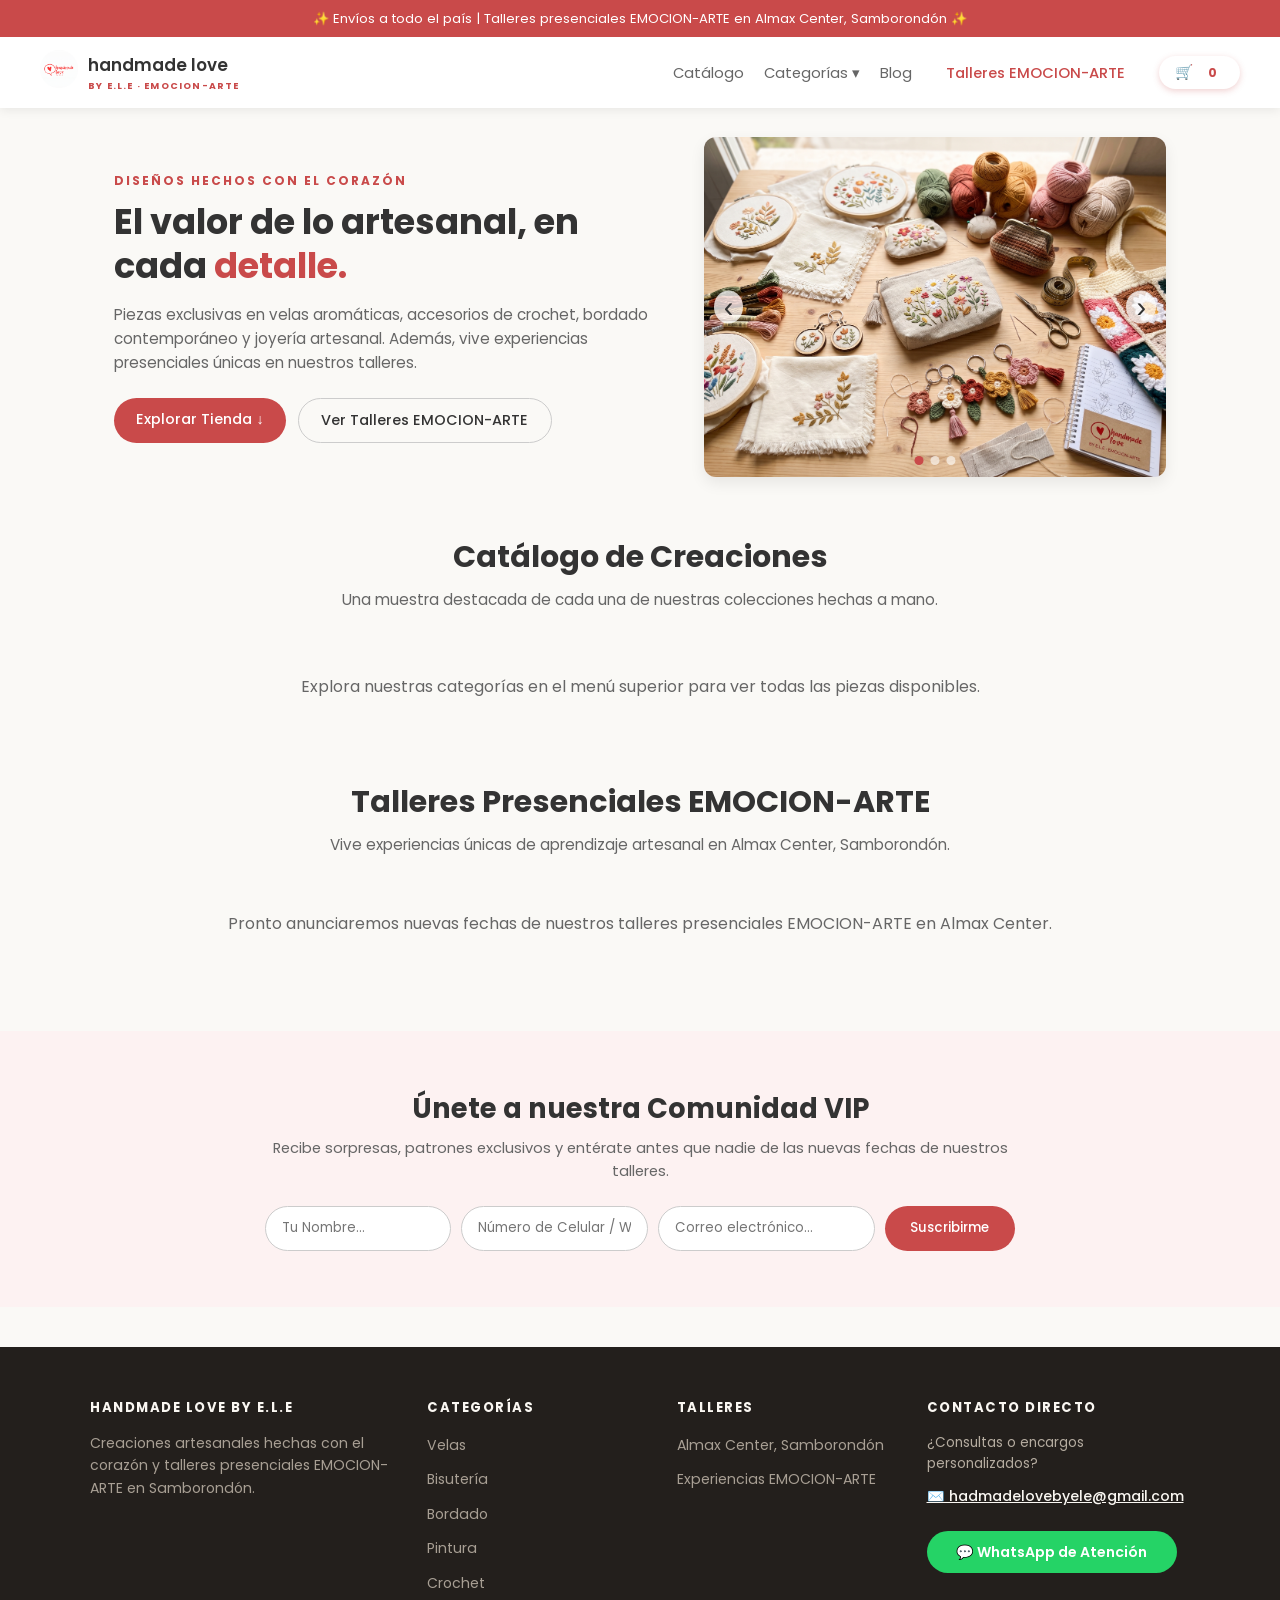
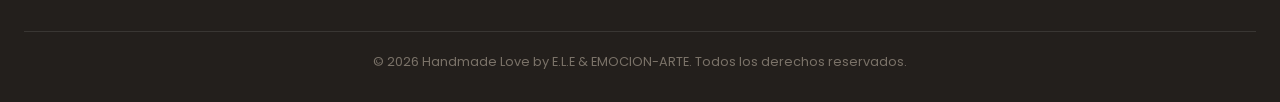
==== commit 0a5072f7: "Update index.html" ====
--- a/index.html
+++ b/index.html
@@ -25,26 +25,29 @@
       margin: 0;
       padding: 0;
     }
-    html {
-      overflow-x: hidden;
-    }
-    body {
+    html, body {
       width: 100%;
       max-width: 100vw;
       font-family: 'Poppins', sans-serif;
       color: var(--text-main);
       background-color: var(--bg-color);
       line-height: 1.6;
-    }
-
-    /* Cabecera Fija Completa */
+      overflow-x: hidden;
+    }
+    body {
+      padding-top: 105px;
+    }
+
+    /* Cabecera 100% Fija */
     .header-fijo {
-      position: -webkit-sticky;
-      position: sticky;
+      position: fixed;
       top: 0;
-      z-index: 1000;
-      width: 100%;
-      box-shadow: 0 2px 8px rgba(0,0,0,0.06);
+      left: 0;
+      right: 0;
+      width: 100%;
+      z-index: 1500;
+      box-shadow: 0 2px 10px rgba(0,0,0,0.08);
+      background-color: #fff;
     }
     .top-banner {
       background-color: var(--brand-red);
@@ -326,9 +329,9 @@
       background-color: var(--brand-red);
     }
 
-    /* Catálogo */
+    /* Catálogo Destacado (1 por categoría) */
     .catalogo-section {
-      max-width: 1100px;
+      max-width: 1150px;
       margin: 0 auto;
       padding: 2rem 1.5rem;
       width: 100%;
@@ -348,28 +351,45 @@
     }
     .grid-productos {
       display: grid;
-      grid-template-columns: repeat(auto-fit, minmax(260px, 1fr));
+      grid-template-columns: repeat(auto-fill, minmax(250px, 310px));
       gap: 1.8rem;
+      justify-content: center;
       width: 100%;
     }
     .card {
       background: #fff;
-      border-radius: 10px;
+      border-radius: 12px;
       overflow: hidden;
-      box-shadow: 0 4px 12px rgba(0,0,0,0.05);
+      box-shadow: 0 4px 12px rgba(0,0,0,0.06);
       display: flex;
       flex-direction: column;
-      height: 420px;
+      height: 430px;
       cursor: pointer;
       transition: transform 0.3s;
+      position: relative;
     }
     .card:hover {
       transform: translateY(-4px);
     }
+    .card-cat-badge {
+      position: absolute;
+      top: 12px;
+      left: 12px;
+      background: rgba(255, 255, 255, 0.94);
+      color: var(--brand-red);
+      font-size: 0.72rem;
+      font-weight: 700;
+      padding: 4px 11px;
+      border-radius: 15px;
+      text-transform: uppercase;
+      letter-spacing: 0.6px;
+      box-shadow: 0 2px 6px rgba(0,0,0,0.12);
+    }
     .card img {
       width: 100%;
-      height: 200px;
+      height: 205px;
       object-fit: cover;
+      background: #f7f2ed;
     }
     .card-body {
       padding: 1.1rem;
@@ -378,31 +398,45 @@
       flex-grow: 1;
     }
     .card-title {
-      font-size: 1.05rem;
+      font-size: 1.02rem;
       font-weight: 600;
-      margin-bottom: 0.4rem;
+      margin-bottom: 0.35rem;
       white-space: nowrap;
       overflow: hidden;
       text-overflow: ellipsis;
     }
     .card-desc {
-      font-size: 0.85rem;
+      font-size: 0.83rem;
       color: var(--text-muted);
-      margin-bottom: 1rem;
+      margin-bottom: 0.8rem;
       overflow: hidden;
       display: -webkit-box;
-      -webkit-line-clamp: 3;
+      -webkit-line-clamp: 2;
       -webkit-box-orient: vertical;
+      line-height: 1.45;
+    }
+    .card-cat-link {
+      font-size: 0.78rem;
+      color: var(--brand-red);
+      text-decoration: none;
+      font-weight: 600;
+      margin-bottom: 0.7rem;
+      display: inline-block;
+    }
+    .card-cat-link:hover {
+      text-decoration: underline;
     }
     .card-footer {
       display: flex;
       justify-content: space-between;
       align-items: center;
       margin-top: auto;
+      padding-top: 8px;
+      border-top: 1px solid #f5ede6;
     }
     .card-price {
       font-weight: 600;
-      font-size: 1.1rem;
+      font-size: 1.08rem;
       color: var(--brand-red);
     }
     .card-btn {
@@ -411,42 +445,119 @@
       border: none;
       padding: 0.5rem 1rem;
       border-radius: 20px;
-      font-size: 0.85rem;
+      font-size: 0.83rem;
       cursor: pointer;
     }
     .card-btn:hover {
       background-color: var(--brand-red-dark);
     }
 
-    /* Talleres */
+    /* Talleres Dinámicos (Cuadrícula 3 columnas compacta) */
     .talleres-section {
-      max-width: 1100px;
-      margin: 0 auto 2.5rem auto;
-      padding: 0 1.5rem;
+      max-width: 1150px;
+      margin: 0 auto 3rem auto;
+      padding: 1rem 1.5rem;
       width: 100%;
     }
     .talleres-grid {
       display: grid;
-      grid-template-columns: repeat(auto-fit, minmax(280px, 1fr));
+      grid-template-columns: repeat(auto-fill, minmax(280px, 340px));
       gap: 1.8rem;
+      justify-content: center;
       width: 100%;
     }
     .taller-card {
       background: #fff;
-      border-radius: 10px;
-      padding: 1.4rem;
-      box-shadow: 0 4px 12px rgba(0,0,0,0.05);
-    }
-    .btn-main {
-      display: inline-block;
+      border-radius: 12px;
+      overflow: hidden;
+      box-shadow: 0 4px 12px rgba(0,0,0,0.06);
+      display: flex;
+      flex-direction: column;
+      cursor: pointer;
+      transition: transform 0.3s;
+      position: relative;
+    }
+    .taller-card:hover {
+      transform: translateY(-4px);
+    }
+    .taller-cupos-badge {
+      position: absolute;
+      top: 12px;
+      right: 12px;
+      background: rgba(255, 255, 255, 0.95);
+      color: var(--brand-red);
+      font-size: 0.74rem;
+      font-weight: 700;
+      padding: 4px 11px;
+      border-radius: 15px;
+      box-shadow: 0 2px 6px rgba(0,0,0,0.12);
+    }
+    .taller-cupos-badge.agotado {
+      background: #333;
+      color: #fff;
+    }
+    .taller-card img {
+      width: 100%;
+      height: 195px;
+      object-fit: cover;
+      background: #fdf2f2;
+    }
+    .taller-body {
+      padding: 1.2rem;
+      display: flex;
+      flex-direction: column;
+      flex-grow: 1;
+    }
+    .taller-body h3 {
+      font-size: 1.08rem;
+      font-weight: 600;
+      margin-bottom: 0.4rem;
+      color: var(--text-main);
+    }
+    .taller-meta {
+      font-size: 0.8rem;
+      color: var(--text-muted);
+      margin-bottom: 0.3rem;
+    }
+    .taller-desc-corta {
+      font-size: 0.83rem;
+      color: var(--text-muted);
+      margin: 0.6rem 0 1rem 0;
+      overflow: hidden;
+      display: -webkit-box;
+      -webkit-line-clamp: 3;
+      -webkit-box-orient: vertical;
+      line-height: 1.5;
+    }
+    .taller-footer {
+      display: flex;
+      justify-content: space-between;
+      align-items: center;
+      margin-top: auto;
+      padding-top: 10px;
+      border-top: 1px solid #f5ede6;
+    }
+    .taller-precio {
+      font-size: 1.15rem;
+      font-weight: 700;
+      color: var(--brand-red);
+    }
+    .btn-reservar-taller {
       background-color: var(--brand-red);
       color: white;
-      padding: 0.6rem 1.2rem;
+      border: none;
+      padding: 0.55rem 1.1rem;
       border-radius: 20px;
-      text-decoration: none;
+      font-size: 0.84rem;
       font-weight: 500;
-      font-size: 0.9rem;
-      margin-top: 1rem;
+      cursor: pointer;
+    }
+    .btn-reservar-taller:hover {
+      background-color: var(--brand-red-dark);
+    }
+    .btn-reservar-taller:disabled {
+      background-color: #aaa;
+      cursor: not-allowed;
     }
 
     /* Newsletter */
@@ -458,7 +569,7 @@
       width: 100%;
     }
     .newsletter-container {
-      max-width: 700px;
+      max-width: 750px;
       margin: 0 auto;
     }
     .newsletter-section h2 {
@@ -482,7 +593,7 @@
       background: rgba(0,0,0,0.5);
       display: flex;
       justify-content: flex-end;
-      z-index: 2000;
+      z-index: 2500;
     }
     .carrito-modal.oculto {
       display: none;
@@ -523,13 +634,12 @@
       margin-bottom: 14px;
       text-align: center;
     }
-    
     #lista-carrito {
       display: flex;
       flex-direction: column;
       gap: 10px;
-      min-height: 120px;
-      max-height: 270px;
+      min-height: 110px;
+      max-height: 230px;
       overflow-y: auto;
       margin-bottom: 14px;
       border: 1px solid #ebdcd5;
@@ -606,7 +716,8 @@
       font-size: 0.9rem;
     }
 
-    .accordion-toggle {
+    /* Acordeón de Datos Requeridos */
+    .btn-acordeon-datos {
       width: 100%;
       background: #faf7f2;
       border: 1px dashed #d9cbbe;
@@ -623,32 +734,36 @@
       margin-bottom: 8px;
       font-family: 'Poppins', sans-serif;
     }
-    .form-cliente {
+    .caja-entrega {
       display: none;
       flex-direction: column;
-      gap: 6px;
+      gap: 8px;
       margin-bottom: 14px;
-      padding: 10px 12px;
+      padding: 12px;
       background: #fff;
       border: 1px solid #ebdcd5;
-      border-radius: 8px;
-    }
-    .form-cliente.open {
-      display: flex;
-    }
-    .form-cliente label {
-      font-size: 0.78rem;
+      border-radius: 10px;
+    }
+    .caja-entrega.abierta {
+      display: flex;
+    }
+    .caja-entrega label {
+      font-size: 0.76rem;
       font-weight: 600;
-    }
-    .form-cliente input {
+      color: var(--text-main);
+    }
+    .caja-entrega label span.req {
+      color: var(--brand-red);
+    }
+    .caja-entrega input, .caja-entrega select {
       padding: 0.55rem 0.8rem;
       border-radius: 8px;
-      border: 1px solid #ccc;
+      border: 1px solid #d5c8be;
       font-family: 'Poppins', sans-serif;
       font-size: 0.83rem;
       outline: none;
-    }
-
+      width: 100%;
+    }
     .carrito-resumen {
       background: #fdf8f8;
       border: 1px solid #f5e6e6;
@@ -725,7 +840,7 @@
       display: none;
       justify-content: center;
       align-items: center;
-      z-index: 3000;
+      z-index: 3500;
       padding: 20px;
     }
     .modal-banco.open {
@@ -739,6 +854,8 @@
       padding: 20px;
       box-shadow: 0 10px 25px rgba(0,0,0,0.2);
     }
+
+    /* Modales de Producto y Taller */
     .product-modal {
       position: fixed;
       top: 0;
@@ -781,7 +898,7 @@
       display: flex;
       flex-direction: column;
     }
-    .modal-gallery img#modal-img-principal {
+    .modal-gallery img#modal-img-principal, .modal-gallery img#taller-modal-img {
       width: 100%;
       height: 290px;
       object-fit: cover;
@@ -806,10 +923,7 @@
       transition: all 0.2s ease;
       background: #f8f8f8;
     }
-    .modal-thumb:hover {
-      opacity: 1;
-    }
-    .modal-thumb.active {
+    .modal-thumb:hover, .modal-thumb.active {
       border-color: var(--brand-red);
       opacity: 1;
     }
@@ -838,13 +952,16 @@
       margin-bottom: 10px;
     }
     .modal-desc-box {
-      max-height: 220px;
+      max-height: 230px;
       overflow-y: auto;
-      padding-right: 6px;
+      padding: 10px 12px;
       margin-bottom: 16px;
       font-size: 0.88rem;
       color: var(--text-muted);
-      line-height: 1.6;
+      line-height: 1.65;
+      background: #faf8f5;
+      border: 1px solid #f0ebe4;
+      border-radius: 8px;
     }
 
     /* Footer */
@@ -923,8 +1040,10 @@
       font-size: 0.8rem;
     }
 
-    /* Celulares */
     @media (max-width: 768px) {
+      body {
+        padding-top: 95px;
+      }
       header.navbar {
         padding: 0.7rem 1.2rem;
         flex-wrap: wrap;
@@ -995,9 +1114,6 @@
       .footer-col {
         width: 100% !important;
       }
-      .footer-col h4 {
-        margin-bottom: 8px !important;
-      }
       .btn-wa-footer {
         max-width: 100% !important;
       }
@@ -1006,7 +1122,7 @@
 </head>
 <body>
 
-  <!-- Cabecera Fija (Barra Roja + Barra de Navegación) -->
+  <!-- Cabecera Fija -->
   <div class="header-fijo">
     <div class="top-banner">✨ Envíos a todo el país | Talleres presenciales EMOCION-ARTE en Almax Center, Samborondón ✨</div>
 
@@ -1019,7 +1135,6 @@
         </div>
       </a>
 
-      <!-- Controles móviles -->
       <div class="mobile-controls">
         <button type="button" class="cart-btn" onclick="toggleCarrito()">
           🛒 <span class="cart-badge cart-num-mobile">0</span>
@@ -1029,10 +1144,9 @@
         </button>
       </div>
 
-      <!-- Menú Desktop y Móvil -->
       <nav class="nav-wrapper">
         <ul class="nav-links" id="menu-navegacion">
-          <li><button type="button" onclick="filtrar('todos'); cerrarMenuMovil();">Catálogo</button></li>
+          <li><button type="button" onclick="irACatalogo(); cerrarMenuMovil();">Catálogo</button></li>
           <li class="dropdown">
             <a href="javascript:void(0)" class="dropbtn" onclick="toggleDropdownMovil(event)">Categorías ▾</a>
             <div class="dropdown-content" id="submenu-categorias">
@@ -1082,29 +1196,22 @@
     </div>
   </section>
 
-  <!-- Catálogo -->
+  <!-- Catálogo Representativo (1 pieza por categoría activa) -->
   <main class="catalogo-section" id="catalogo">
     <div class="section-title">
       <h2>Catálogo de Creaciones</h2>
-      <p>Piezas elaboradas a mano con dedicación y listas para ti.</p>
+      <p>Una muestra destacada de cada una de nuestras colecciones hechas a mano.</p>
     </div>
     <div class="grid-productos" id="grid-productos"></div>
   </main>
 
-  <!-- Talleres EMOCION-ARTE -->
+  <!-- Talleres EMOCION-ARTE (100% Dinámico desde Decap CMS) -->
   <section class="talleres-section" id="talleres">
     <div class="section-title" style="margin-bottom: 1.5rem;">
       <h2>Talleres Presenciales EMOCION-ARTE</h2>
       <p>Vive experiencias únicas de aprendizaje artesanal en Almax Center, Samborondón.</p>
     </div>
-    <div class="talleres-grid">
-      <div class="taller-card">
-        <h3>Taller de Velas Artesanales</h3>
-        <p style="color: var(--text-muted); font-size: 0.9rem; margin: 8px 0;"><strong>Lugar:</strong> Almax Center, Samborondón</p>
-        <p style="color: var(--text-muted); font-size: 0.9rem; margin-bottom: 1rem;">Aprende las mejores técnicas de cerería y llévate tu propia creación aromática.</p>
-        <a href="#" class="btn-main">Reservar Cupo</a>
-      </div>
-    </div>
+    <div class="talleres-grid" id="grid-talleres"></div>
   </section>
 
   <!-- Newsletter -->
@@ -1122,7 +1229,7 @@
   </section>
 
   <!-- Modal Detalle de Producto -->
-  <div id="modal-producto" class="product-modal">
+  <div id="modal-producto" class="product-modal" onclick="if(event.target.id === 'modal-producto') cerrarModalProducto()">
     <div class="product-modal-content">
       <span class="close-product-modal" onclick="cerrarModalProducto()">×</span>
       <div class="modal-gallery">
@@ -1141,7 +1248,28 @@
     </div>
   </div>
 
-  <!-- Modal del Carrito con Envío a Cotizar -->
+  <!-- Modal Detalle de Taller -->
+  <div id="modal-taller" class="product-modal" onclick="if(event.target.id === 'modal-taller') cerrarModalTaller()">
+    <div class="product-modal-content">
+      <span class="close-product-modal" onclick="cerrarModalTaller()">×</span>
+      <div class="modal-gallery">
+        <img id="taller-modal-img" src="" alt="Taller EMOCION-ARTE">
+      </div>
+      <div class="modal-details">
+        <span class="modal-category">Taller Presencial · EMOCION-ARTE</span>
+        <h2 class="modal-title" id="taller-modal-titulo">Nombre del Taller</h2>
+        <p class="modal-price" id="taller-modal-precio">$0.00</p>
+        <p style="font-size: 0.82rem; color: var(--text-muted); margin-bottom: 4px;" id="taller-modal-fecha"></p>
+        <p style="font-size: 0.82rem; color: var(--text-muted); margin-bottom: 10px;" id="taller-modal-lugar"></p>
+        <div class="modal-desc-box">
+          <p id="taller-modal-desc" style="white-space: pre-line;"></p>
+        </div>
+        <button type="button" class="btn-reservar-taller" id="taller-modal-btn" style="margin-top: auto; padding: 0.75rem; font-size: 0.95rem; width: 100%;">Reservar Cupo</button>
+      </div>
+    </div>
+  </div>
+
+  <!-- Modal del Carrito -->
   <div id="modal-carrito" class="carrito-modal oculto">
     <div class="carrito-contenido">
       <div class="carrito-header">
@@ -1155,30 +1283,41 @@
         <p style="color: var(--text-muted); text-align: center; margin: 1.5rem 0;">El carrito está vacío</p>
       </div>
 
-      <button type="button" class="accordion-toggle" onclick="toggleFormCliente()">
-        <span>📝 Datos de entrega (Opcional)</span>
-        <span id="accordion-arrow">▾</span>
+      <button type="button" class="btn-acordeon-datos" onclick="toggleDesplegableDatos()">
+        <span>📝 Datos para la Entrega y Pedido</span>
+        <span id="flecha-acordeon">▾</span>
       </button>
 
-      <div class="form-cliente" id="form-cliente-desplegable">
-        <label for="input-nombre">Tu Nombre:</label>
-        <input type="text" id="input-nombre" placeholder="Ej. María Pérez">
-        <label for="input-telefono">Celular / WhatsApp:</label>
-        <input type="tel" id="input-telefono" placeholder="Ej. 0980526007">
-        <label for="input-correo">Correo Electrónico:</label>
-        <input type="email" id="input-correo" placeholder="Ej. correo@gmail.com">
-        <label for="input-ubicacion">Sector / Ciudad de Entrega:</label>
-        <input type="text" id="input-ubicacion" placeholder="Ej. La Aurora (Daule), Samborondón o Guayaquil">
+      <div class="caja-entrega" id="caja-formulario-entrega">
+        <label for="select-modalidad">Tipo de Entrega: <span class="req">*</span></label>
+        <select id="select-modalidad" onchange="cambiarModalidadEntrega()">
+          <option value="envio">Envío a Domicilio (Por cotizar)</option>
+          <option value="retiro">Retiro en Taller (Almax Center, Samborondón)</option>
+        </select>
+
+        <label for="input-nombre">Tu Nombre y Apellido: <span class="req">*</span></label>
+        <input type="text" id="input-nombre" placeholder="Ej: María Pérez" required>
+
+        <label for="input-telefono">Celular / WhatsApp: <span class="req">*</span></label>
+        <input type="tel" id="input-telefono" placeholder="Ej: 0980526007" required>
+
+        <label for="input-correo">Correo Electrónico: <span class="req">*</span></label>
+        <input type="email" id="input-correo" placeholder="correo@ejemplo.com" required>
+
+        <div id="campo-sector-entrega">
+          <label for="input-ubicacion">Sector o Dirección de Entrega: <span class="req">*</span></label>
+          <input type="text" id="input-ubicacion" placeholder="Ej: Samborondón, Daule, Ceibos, Guayaquil, etc.">
+        </div>
       </div>
 
       <div class="carrito-resumen">
         <div><span>Subtotal:</span> <span id="cart-subtotal">$0.00</span></div>
-        <div><span>IVA (15%):</span> <span id="cart-iva">$0.00</span></div>
-        <div><span>Envío:</span> <span class="envio-nota">Por cotizar según dirección</span></div>
+        <div><span>IVA (15% productos):</span> <span id="cart-iva">$0.00</span></div>
+        <div><span>Envío:</span> <span class="envio-nota" id="resumen-envio-texto">Por cotizar según dirección</span></div>
       </div>
 
       <div class="carrito-total">
-        <span>TOTAL PRODUCTOS:</span>
+        <span>TOTAL:</span>
         <span id="total-precio" style="color: var(--brand-red);">$0.00</span>
       </div>
 
@@ -1275,6 +1414,12 @@
       }
     }
 
+    function irACatalogo() {
+      const el = document.getElementById('catalogo');
+      if (el) el.scrollIntoView({ behavior: 'smooth' });
+    }
+
+    /* Carrusel */
     let currentSlide = 0;
     const slides = document.querySelectorAll('.hero-slide');
     const dotsContainer = document.getElementById('carousel-dots');
@@ -1309,15 +1454,29 @@
       moverCarrusel(1);
     }, 4000);
 
-    function toggleFormCliente() {
-      const f = document.getElementById('form-cliente-desplegable');
-      const arrow = document.getElementById('accordion-arrow');
-      if (f.classList.contains('open')) {
-        f.classList.remove('open');
-        arrow.textContent = '▾';
+    /* Acordeón de Datos de Entrega */
+    function toggleDesplegableDatos() {
+      const caja = document.getElementById('caja-formulario-entrega');
+      const flecha = document.getElementById('flecha-acordeon');
+      if (caja.classList.contains('abierta')) {
+        caja.classList.remove('abierta');
+        flecha.textContent = '▾';
       } else {
-        f.classList.add('open');
-        arrow.textContent = '▴';
+        caja.classList.add('abierta');
+        flecha.textContent = '▴';
+      }
+    }
+
+    function cambiarModalidadEntrega() {
+      const modalidad = document.getElementById('select-modalidad').value;
+      const campoSector = document.getElementById('campo-sector-entrega');
+      const resumenTexto = document.getElementById('resumen-envio-texto');
+      if (modalidad === 'retiro') {
+        campoSector.style.display = 'none';
+        resumenTexto.textContent = 'Retiro en Taller (Gratis)';
+      } else {
+        campoSector.style.display = 'block';
+        resumenTexto.textContent = 'Por cotizar según dirección';
       }
     }
 
@@ -1351,7 +1510,7 @@
       setTimeout(() => {
         toast.style.opacity = '0';
         toast.style.transform = 'translateY(10px)';
-      }, 2000);
+      }, 2200);
     }
 
     async function enviarBaseDatos(tipo, nombre, telefono, correo, detalle, total) {
@@ -1363,9 +1522,7 @@
           headers: { 'Content-Type': 'application/json' },
           body: JSON.stringify({ tipo, nombre, telefono, correo, detalle, total })
         });
-      } catch (err) {
-        console.error("Error al registrar en Google Sheet", err);
-      }
+      } catch (err) {}
     }
 
     function suscribirNewsletter(e) {
@@ -1382,10 +1539,15 @@
       document.getElementById('newsletter-email').value = '';
     }
 
-    let carrito = [];
-    let todosLosProductos = [];
+    /* Carrito Sincronizado (con IVA 0% en Talleres) */
+    let carrito = JSON.parse(localStorage.getItem('carrito_hml') || '[]');
+    let productosDestacados = [];
+    let listaTalleres = [];
     const TASA_IVA = 0.15;
-    const productosBase = [];
+
+    function guardarCarrito() {
+      localStorage.setItem('carrito_hml', JSON.stringify(carrito));
+    }
 
     function toggleCarrito() {
       const modal = document.getElementById('modal-carrito');
@@ -1400,7 +1562,7 @@
       return 'img/uploads/' + r;
     }
 
-    function agregarAlCarrito(nombre, precio, imagen) {
+    function agregarAlCarrito(nombre, precio, imagen, esTaller = false) {
       const precioNumerico = parseFloat(precio) || 0;
       const fotoItem = normalizarRutaImagen(imagen);
       const encontrado = carrito.find(item => item.nombre === nombre);
@@ -1409,11 +1571,13 @@
         encontrado.cantidad += 1;
         if (!encontrado.imagen && fotoItem) encontrado.imagen = fotoItem;
       } else {
-        carrito.push({ nombre, precio: precioNumerico, cantidad: 1, imagen: fotoItem });
-      }
-
+        carrito.push({ nombre, precio: precioNumerico, cantidad: 1, imagen: fotoItem, esTaller: Boolean(esTaller) });
+      }
+
+      guardarCarrito();
       actualizarCarrito();
       cerrarModalProducto();
+      cerrarModalTaller();
       mostrarAvisoToast(`"${nombre}" añadido al carrito 🛒`);
     }
 
@@ -1423,6 +1587,7 @@
       if (carrito[index].cantidad <= 0) {
         carrito.splice(index, 1);
       }
+      guardarCarrito();
       actualizarCarrito();
     }
 
@@ -1449,11 +1614,16 @@
       }
 
       let subtotal = 0;
+      let baseGravableIva = 0;
+
       if (lista) {
         lista.innerHTML = carrito.map((item, index) => {
           const precioItem = parseFloat(item.precio) || 0;
           const totalLinea = precioItem * item.cantidad;
           subtotal += totalLinea;
+          if (!item.esTaller && !item.nombre.toLowerCase().includes('taller')) {
+            baseGravableIva += totalLinea;
+          }
           const miniatura = item.imagen || 'logo.jpg';
           return `
             <div class="item-carrito">
@@ -1461,7 +1631,7 @@
                 <img src="${miniatura}" alt="${item.nombre}" class="item-thumb-carrito" onerror="this.src='logo.jpg'">
                 <div class="item-info">
                   <strong title="${item.nombre}">${item.nombre}</strong>
-                  <span>$${totalLinea.toFixed(2)}</span>
+                  <span>$${totalLinea.toFixed(2)} ${item.esTaller ? '(IVA 0%)' : ''}</span>
                 </div>
               </div>
               <div class="item-controls">
@@ -1474,7 +1644,7 @@
         }).join('');
       }
 
-      const valorIva = subtotal * TASA_IVA;
+      const valorIva = baseGravableIva * TASA_IVA;
       const totalDefinitivo = subtotal + valorIva;
 
       if (subtotalEl) subtotalEl.textContent = `$${subtotal.toFixed(2)}`;
@@ -1482,12 +1652,65 @@
       if (totalEl) totalEl.textContent = `$${totalDefinitivo.toFixed(2)}`;
     }
 
-    function obtenerDatosCliente() {
-      const nombre = (document.getElementById('input-nombre').value || '').trim() || 'Cliente Web';
-      const telefono = (document.getElementById('input-telefono').value || '').trim() || 'Por coordinar';
-      const correo = (document.getElementById('input-correo').value || '').trim() || 'Sin registrar';
-      const ubicacion = (document.getElementById('input-ubicacion').value || '').trim() || 'Por coordinar';
-      return { nombre, telefono, correo, ubicacion };
+    function validarYObtenerDatosCliente() {
+      const nombre = (document.getElementById('input-nombre').value || '').trim();
+      const telefono = (document.getElementById('input-telefono').value || '').trim();
+      const correo = (document.getElementById('input-correo').value || '').trim();
+      const modalidad = document.getElementById('select-modalidad').value;
+      const ubicacion = (document.getElementById('input-ubicacion').value || '').trim();
+      const soloTalleres = carrito.every(i => i.esTaller || i.nombre.toLowerCase().includes('taller'));
+
+      const caja = document.getElementById('caja-formulario-entrega');
+      const flecha = document.getElementById('flecha-acordeon');
+
+      if (!nombre || !telefono || !correo || (!soloTalleres && modalidad === 'envio' && !ubicacion)) {
+        caja.classList.add('abierta');
+        flecha.textContent = '▴';
+
+        if (!nombre) {
+          alert('Por favor ingresa tu Nombre y Apellido para continuar.');
+          document.getElementById('input-nombre').focus();
+          return null;
+        }
+        if (!telefono) {
+          alert('Por favor ingresa tu número de Celular o WhatsApp para coordinar.');
+          document.getElementById('input-telefono').focus();
+          return null;
+        }
+        if (!correo || !correo.includes('@')) {
+          alert('Por favor ingresa un Correo Electrónico válido para tu comprobante.');
+          document.getElementById('input-correo').focus();
+          return null;
+        }
+        if (!soloTalleres && modalidad === 'envio' && !ubicacion) {
+          alert('Por favor ingresa tu Sector, Ciudad o Dirección de entrega para cotizar el flete.');
+          document.getElementById('input-ubicacion').focus();
+          return null;
+        }
+      }
+
+      const entregaTexto = soloTalleres
+        ? 'Reserva Taller Presencial (Almax Center)'
+        : ((modalidad === 'retiro') ? 'Retiro en Taller (Almax Center)' : `Envío a domicilio (${ubicacion})`);
+      return { nombre, telefono, correo, modalidad, ubicacion, entregaTexto, soloTalleres };
+    }
+
+    function calcularTotalesCarrito() {
+      let subtotal = 0;
+      let baseIva = 0;
+      let detalleStr = "";
+      carrito.forEach(item => {
+        const pVal = parseFloat(item.precio) || 0;
+        const linea = pVal * item.cantidad;
+        detalleStr += `${item.nombre} (x${item.cantidad}) - $${linea.toFixed(2)}; `;
+        subtotal += linea;
+        if (!item.esTaller && !item.nombre.toLowerCase().includes('taller')) {
+          baseIva += linea;
+        }
+      });
+      const valorIva = baseIva * TASA_IVA;
+      const totalFinal = subtotal + valorIva;
+      return { subtotal, valorIva, totalFinal, detalleStr };
     }
 
     function procesarCompraWhatsApp() {
@@ -1496,38 +1719,31 @@
         return;
       }
 
-      const cliente = obtenerDatosCliente();
-
-      let subtotal = 0;
-      let detalleStr = "";
-      carrito.forEach(item => {
-        const pVal = parseFloat(item.precio) || 0;
-        detalleStr += `${item.nombre} (x${item.cantidad}) - $${(pVal * item.cantidad).toFixed(2)}; `;
-        subtotal += pVal * item.cantidad;
-      });
-
-      const valorIva = subtotal * TASA_IVA;
-      const totalFinal = subtotal + valorIva;
-
-      enviarBaseDatos('Compra Web (WhatsApp)', cliente.nombre, cliente.telefono, cliente.correo, `[Ubicación: ${cliente.ubicacion}] ${detalleStr}`, `$${totalFinal.toFixed(2)} + Envío`);
-
-      let mensaje = `Hola Handmade Love! Mi nombre es *${cliente.nombre}*`;
-      if (cliente.telefono !== 'Por coordinar') mensaje += ` (Tel: ${cliente.telefono})`;
-      mensaje += `. Deseo realizar el siguiente pedido:%0A`;
-
+      const cliente = validarYObtenerDatosCliente();
+      if (!cliente) return;
+
+      const { subtotal, valorIva, totalFinal, detalleStr } = calcularTotalesCarrito();
+      const tipoRegistro = cliente.soloTalleres ? 'Reserva Taller (WhatsApp)' : 'Compra Web (WhatsApp)';
+
+      enviarBaseDatos(
+        tipoRegistro,
+        cliente.nombre,
+        cliente.telefono,
+        cliente.correo,
+        `[${cliente.entregaTexto}] ${detalleStr}`,
+        `$${totalFinal.toFixed(2)}`
+      );
+
+      let mensaje = `Hola Handmade Love! Mi nombre es *${cliente.nombre}* (Tel: ${cliente.telefono}). Deseo confirmar lo siguiente:%0A%0A`;
       carrito.forEach(item => {
         const pVal = parseFloat(item.precio) || 0;
         mensaje += `- ${item.nombre} (x${item.cantidad}) - $${(pVal * item.cantidad).toFixed(2)}%0A`;
       });
 
       mensaje += `%0ASubtotal: $${subtotal.toFixed(2)}`;
-      mensaje += `%0AIVA (15%): $${valorIva.toFixed(2)}`;
-      mensaje += `%0A*TOTAL PRODUCTOS: $${totalFinal.toFixed(2)}*%0A`;
-      
-      if (cliente.ubicacion !== 'Por coordinar') {
-        mensaje += `%0AMi sector/ciudad para entrega es: *${cliente.ubicacion}*`;
-      }
-      mensaje += `%0A¿Me podrían indicar el valor del envío y los datos para coordinar la entrega?`;
+      if (valorIva > 0) mensaje += `%0AIVA (15%): $${valorIva.toFixed(2)}`;
+      mensaje += `%0A*TOTAL: $${totalFinal.toFixed(2)}*%0A`;
+      mensaje += `%0AModalidad: *${cliente.entregaTexto}*`;
 
       window.open(`https://wa.me/593980526007?text=${mensaje}`, '_blank');
     }
@@ -1537,34 +1753,31 @@
         alert('Tu carrito está vacío.');
         return;
       }
-      const cliente = obtenerDatosCliente();
-
-      let subtotal = 0;
-      let detalleStr = "";
-      carrito.forEach(item => {
-        const pVal = parseFloat(item.precio) || 0;
-        detalleStr += `${item.nombre} (x${item.cantidad}); `;
-        subtotal += pVal * item.cantidad;
-      });
-
-      const totalFinal = subtotal + (subtotal * TASA_IVA);
-
-      enviarBaseDatos('Solicitud Link Payphone (WhatsApp)', cliente.nombre, cliente.telefono, cliente.correo, `[Ubicación: ${cliente.ubicacion}] ${detalleStr}`, `$${totalFinal.toFixed(2)} + Envío`);
-
-      let mensaje = `Hola Handmade Love! Mi nombre es *${cliente.nombre}*. Deseo pagar con *Tarjeta de Crédito/Débito (Payphone)* el siguiente pedido:%0A`;
+
+      const cliente = validarYObtenerDatosCliente();
+      if (!cliente) return;
+
+      const { subtotal, valorIva, totalFinal, detalleStr } = calcularTotalesCarrito();
+
+      enviarBaseDatos(
+        'Solicitud Link Payphone (WhatsApp)',
+        cliente.nombre,
+        cliente.telefono,
+        cliente.correo,
+        `[${cliente.entregaTexto}] ${detalleStr}`,
+        `$${totalFinal.toFixed(2)}`
+      );
+
+      let mensaje = `Hola Handmade Love! Mi nombre es *${cliente.nombre}* (Tel: ${cliente.telefono}). Deseo pagar con *Tarjeta de Crédito/Débito (Payphone)*:%0A%0A`;
       carrito.forEach(item => {
         const pVal = parseFloat(item.precio) || 0;
         mensaje += `- ${item.nombre} (x${item.cantidad}) - $${(pVal * item.cantidad).toFixed(2)}%0A`;
       });
 
       mensaje += `%0ASubtotal: $${subtotal.toFixed(2)}`;
-      mensaje += `%0AIVA (15%): $${(subtotal * TASA_IVA).toFixed(2)}`;
-      mensaje += `%0A*TOTAL PRODUCTOS: $${totalFinal.toFixed(2)}*%0A`;
-
-      if (cliente.ubicacion !== 'Por coordinar') {
-        mensaje += `%0AMi sector/ciudad de entrega es: *${cliente.ubicacion}*`;
-      }
-      mensaje += `%0A¿Me podrían cotizar el valor del envío y enviarme el link de Payphone con el total incluido?`;
+      if (valorIva > 0) mensaje += `%0AIVA (15%): $${valorIva.toFixed(2)}`;
+      mensaje += `%0A*TOTAL: $${totalFinal.toFixed(2)}*%0A`;
+      mensaje += `%0AModalidad: *${cliente.entregaTexto}*`;
 
       window.open(`https://wa.me/593980526007?text=${mensaje}`, '_blank');
     }
@@ -1577,8 +1790,9 @@
       document.getElementById('modal-banco').classList.remove('open');
     }
 
+    /* Modales de Producto y Taller */
     function abrirModalProducto(index) {
-      const p = todosLosProductos[index];
+      const p = productosDestacados[index];
       if (!p) return;
 
       document.getElementById('modal-categoria').textContent = p.categoria || 'Creación';
@@ -1622,7 +1836,7 @@
       const btnComprar = document.getElementById('modal-btn-comprar');
       btnComprar.onclick = (e) => {
         e.stopPropagation();
-        agregarAlCarrito(p.title, p.precio, portada);
+        agregarAlCarrito(p.title, p.precio, portada, false);
       };
 
       document.getElementById('modal-producto').classList.add('open');
@@ -1635,42 +1849,49 @@
       document.body.style.overflow = 'auto';
     }
 
-    function render(lista) {
-      const grid = document.getElementById('grid-productos');
-      if (!grid) return;
-      if (lista.length === 0) {
-        grid.innerHTML = '<p style="grid-column: 1/-1; text-align:center; color: var(--text-muted); padding: 40px 0;">No hay productos disponibles.</p>';
-        return;
-      }
-      grid.innerHTML = lista.map((p, index) => {
-        const precioNum = parseFloat(p.precio) || 0;
-        const fotoCard = normalizarRutaImagen(p.imagen);
-        return `
-          <div class="card" onclick="abrirModalProducto(${index})">
-            <img src="${fotoCard}" alt="${p.title}" onerror="this.src='logo.jpg'">
-            <div class="card-body">
-              <h3 class="card-title" title="${p.title}">${p.title}</h3>
-              <p class="card-desc">${p.descripcion || ''}</p>
-              <div class="card-footer">
-                <span class="card-price">$${precioNum.toFixed(2)}</span>
-                <button class="card-btn" type="button" onclick="event.stopPropagation(); agregarAlCarrito('${p.title}', ${precioNum}, '${fotoCard}')">+ Agregar</button>
-              </div>
-            </div>
-          </div>
-        `;
-      }).join('');
-    }
-
-    function filtrar(cat) {
-      if (cat === 'todos') {
-        render(todosLosProductos);
+    function abrirModalTaller(index) {
+      const t = listaTalleres[index];
+      if (!t) return;
+
+      const fotoTaller = normalizarRutaImagen(t.imagen || t.foto);
+      const precioNum = parseFloat(t.precio) || 0;
+      const cupoMax = parseInt(t.cupoMax) || 10;
+      const ocupados = parseInt(t.ocupados) || 0;
+      const disponibles = Math.max(0, cupoMax - ocupados);
+
+      document.getElementById('taller-modal-img').src = fotoTaller;
+      document.getElementById('taller-modal-titulo').textContent = t.title || 'Taller EMOCION-ARTE';
+      document.getElementById('taller-modal-precio').textContent = `$${precioNum.toFixed(2)}`;
+      document.getElementById('taller-modal-fecha').innerHTML = `<strong>📅 Fecha y Hora:</strong> ${formatearFechaTaller(t.fecha)}`;
+      document.getElementById('taller-modal-lugar').innerHTML = `<strong>📍 Lugar:</strong> ${t.lugar || 'Almax Center, Samborondón'} · <strong>Cupos libres:</strong> ${disponibles}`;
+      document.getElementById('taller-modal-desc').textContent = t.descripcion || 'Experiencia creativa presencial guiada paso a paso con todos los materiales incluidos.';
+
+      const btnReservar = document.getElementById('taller-modal-btn');
+      if (disponibles <= 0) {
+        btnReservar.textContent = 'Cupos Agotados';
+        btnReservar.disabled = true;
       } else {
-        const filtrados = todosLosProductos.filter(p => (p.categoria || '').toLowerCase().includes(cat.toLowerCase()));
-        render(filtrados);
-      }
-    }
-
+        btnReservar.textContent = 'Reservar Cupo';
+        btnReservar.disabled = false;
+        btnReservar.onclick = (e) => {
+          e.stopPropagation();
+          agregarAlCarrito(`Cupo: ${t.title}`, precioNum, fotoTaller, true);
+        };
+      }
+
+      document.getElementById('modal-taller').classList.add('open');
+      document.body.style.overflow = 'hidden';
+    }
+
+    function cerrarModalTaller() {
+      const modal = document.getElementById('modal-taller');
+      if (modal) modal.classList.remove('open');
+      document.body.style.overflow = 'auto';
+    }
+
+    /* Parser Universal de Markdown / YAML */
     function parsearMarkdownCompleto(texto) {
+      if (!texto) return null;
       const match = texto.match(/^---([\s\S]*?)---([\s\S]*)$/);
       if (!match) return null;
       
@@ -1719,7 +1940,7 @@
           data[claveActual] = (val === '>' || val === '|' || val === '>-' || val === '|-') ? '' : val;
         } else if (claveActual && !enFotos) {
           const textoContinuacion = lineaTrim.replace(/^["']|["']$/g, '');
-          data[claveActual] = data[claveActual] ? (data[claveActual] + ' ' + textoContinuacion) : textoContinuacion;
+          data[claveActual] = data[claveActual] ? (data[claveActual] + '\n' + textoContinuacion) : textoContinuacion;
         }
       });
 
@@ -1727,34 +1948,157 @@
         data.descripcion = cuerpoMarkdown;
       }
 
-      data.precio = parseFloat(data.precio) || 0;
+      data.precio = parseFloat(data.precio || data.price || 0) || 0;
+      data.title = data.title || data.nombre || '';
+      data.imagen = data.imagen || data.foto || (data.fotos && data.fotos[0]) || '';
       return data;
     }
 
-    async function cargarCatalogo() {
+    function obtenerPaginaCategoria(cat) {
+      const c = (cat || '').toLowerCase().normalize("NFD").replace(/[\u0300-\u036f]/g, "");
+      if (c.includes('vela')) return { url: 'velas.html', label: 'Velas' };
+      if (c.includes('bisuteria') || c.includes('joyeria')) return { url: 'bisuteria.html', label: 'Bisutería' };
+      if (c.includes('bordado')) return { url: 'bordado.html', label: 'Bordado' };
+      if (c.includes('pintura')) return { url: 'pintura.html', label: 'Pintura' };
+      if (c.includes('crochet') || c.includes('tejido')) return { url: 'crochet.html', label: 'Crochet' };
+      return { url: '#catalogo', label: cat || 'Artesanía' };
+    }
+
+    function renderProductosDestacados(lista) {
+      const grid = document.getElementById('grid-productos');
+      if (!grid) return;
+      if (lista.length === 0) {
+        grid.innerHTML = '<p style="grid-column: 1/-1; text-align:center; color: var(--text-muted); padding: 30px 0;">Explora nuestras categorías en el menú superior para ver todas las piezas disponibles.</p>';
+        return;
+      }
+      grid.innerHTML = lista.map((p, index) => {
+        const precioNum = parseFloat(p.precio) || 0;
+        const fotoCard = normalizarRutaImagen(p.imagen);
+        const catInfo = obtenerPaginaCategoria(p.categoria);
+        return `
+          <div class="card" onclick="abrirModalProducto(${index})">
+            <span class="card-cat-badge">${catInfo.label}</span>
+            <img src="${fotoCard}" alt="${p.title}" onerror="this.src='logo.jpg'">
+            <div class="card-body">
+              <h3 class="card-title" title="${p.title}">${p.title}</h3>
+              <p class="card-desc">${p.descripcion || ''}</p>
+              <a href="${catInfo.url}" class="card-cat-link" onclick="event.stopPropagation()">Ver toda la colección de ${catInfo.label} →</a>
+              <div class="card-footer">
+                <span class="card-price">$${precioNum.toFixed(2)}</span>
+                <button class="card-btn" type="button" onclick="event.stopPropagation(); agregarAlCarrito('${p.title}', ${precioNum}, '${fotoCard}', false)">+ Agregar</button>
+              </div>
+            </div>
+          </div>
+        `;
+      }).join('');
+    }
+
+    function formatearFechaTaller(fechaRaw) {
+      if (!fechaRaw) return 'Próxima fecha por confirmar';
+      const f = new Date(fechaRaw);
+      if (isNaN(f.getTime())) return fechaRaw;
+      return f.toLocaleDateString('es-EC', {
+        weekday: 'long',
+        day: 'numeric',
+        month: 'long',
+        hour: '2-digit',
+        minute: '2-digit'
+      });
+    }
+
+    function renderTalleres(lista) {
+      const grid = document.getElementById('grid-talleres');
+      if (!grid) return;
+      if (lista.length === 0) {
+        grid.innerHTML = '<p style="grid-column: 1/-1; text-align:center; color: var(--text-muted); padding: 30px 0;">Pronto anunciaremos nuevas fechas de nuestros talleres presenciales EMOCION-ARTE en Almax Center.</p>';
+        return;
+      }
+      grid.innerHTML = lista.map((t, index) => {
+        const precioNum = parseFloat(t.precio) || 0;
+        const fotoTaller = normalizarRutaImagen(t.imagen || t.foto);
+        const cupoMax = parseInt(t.cupoMax) || 10;
+        const ocupados = parseInt(t.ocupados) || 0;
+        const libres = Math.max(0, cupoMax - ocupados);
+        const agotado = libres <= 0;
+        return `
+          <div class="taller-card" onclick="abrirModalTaller(${index})">
+            <span class="taller-cupos-badge ${agotado ? 'agotado' : ''}">
+              ${agotado ? 'AGOTADO' : `Solo ${libres} cupos libres`}
+            </span>
+            <img src="${fotoTaller}" alt="${t.title}" onerror="this.src='logo.jpg'">
+            <div class="taller-body">
+              <h3>${t.title}</h3>
+              <p class="taller-meta">📅 ${formatearFechaTaller(t.fecha)}</p>
+              <p class="taller-meta">📍 ${t.lugar || 'Almax Center, Samborondón'}</p>
+              <p class="taller-desc-corta">${t.descripcion || ''}</p>
+              <div class="taller-footer">
+                <span class="taller-precio">$${precioNum.toFixed(2)}</span>
+                <button type="button" class="btn-reservar-taller" ${agotado ? 'disabled' : ''} onclick="event.stopPropagation(); agregarAlCarrito('Cupo: ${t.title}', ${precioNum}, '${fotoTaller}', true)">
+                  ${agotado ? 'Agotado' : 'Reservar Cupo'}
+                </button>
+              </div>
+            </div>
+          </div>
+        `;
+      }).join('');
+    }
+
+    async function cargarProductos(cacheBuster) {
       try {
-        const cacheBuster = '?t=' + new Date().getTime();
         const res = await fetch('https://api.github.com/repos/handmadelovebyele/tienda-handmadelove/contents/contenido/productos' + cacheBuster);
-        const archivos = await res.json();
-        
-        if (Array.isArray(archivos)) {
-          const promesas = archivos
-            .filter(f => f.name.endsWith('.md'))
-            .map(f => fetch(f.download_url + cacheBuster).then(r => r.text()));
-          const contenidos = await Promise.all(promesas);
-          
-          const productosCMS = contenidos.map(parsearMarkdownCompleto).filter(Boolean);
-          todosLosProductos = [...productosCMS, ...productosBase];
-        } else {
-          todosLosProductos = productosBase;
+        if (res.ok) {
+          const archivos = await res.json();
+          if (Array.isArray(archivos)) {
+            const promesas = archivos
+              .filter(f => f.name.endsWith('.md'))
+              .map(f => fetch(f.download_url + cacheBuster).then(r => r.text()));
+            const contenidos = await Promise.all(promesas);
+            const todos = contenidos.map(parsearMarkdownCompleto).filter(Boolean);
+
+            // Tomar exactamente 1 producto representativo por cada categoría
+            const porCategoria = new Map();
+            todos.forEach(p => {
+              const claveCat = (p.categoria || 'otros').toLowerCase().normalize("NFD").replace(/[\u0300-\u036f]/g, "").trim();
+              if (!porCategoria.has(claveCat)) {
+                porCategoria.set(claveCat, p);
+              }
+            });
+            productosDestacados = Array.from(porCategoria.values());
+          }
         }
       } catch (err) {
-        todosLosProductos = productosBase;
-      }
-      render(todosLosProductos);
-    }
-
-    cargarCatalogo();
+        productosDestacados = [];
+      }
+      renderProductosDestacados(productosDestacados);
+    }
+
+    async function cargarTalleres(cacheBuster) {
+      try {
+        const res = await fetch('https://api.github.com/repos/handmadelovebyele/tienda-handmadelove/contents/contenido/talleres' + cacheBuster);
+        if (res.ok) {
+          const archivos = await res.json();
+          if (Array.isArray(archivos)) {
+            const promesas = archivos
+              .filter(f => f.name.endsWith('.md'))
+              .map(f => fetch(f.download_url + cacheBuster).then(r => r.text()));
+            const contenidos = await Promise.all(promesas);
+            listaTalleres = contenidos.map(parsearMarkdownCompleto).filter(Boolean);
+          }
+        }
+      } catch (err) {
+        listaTalleres = [];
+      }
+      renderTalleres(listaTalleres);
+    }
+
+    function iniciarTienda() {
+      const cacheBuster = '?t=' + new Date().getTime();
+      cargarProductos(cacheBuster);
+      cargarTalleres(cacheBuster);
+      actualizarCarrito();
+    }
+
+    iniciarTienda();
   </script>
 </body>
 </html>
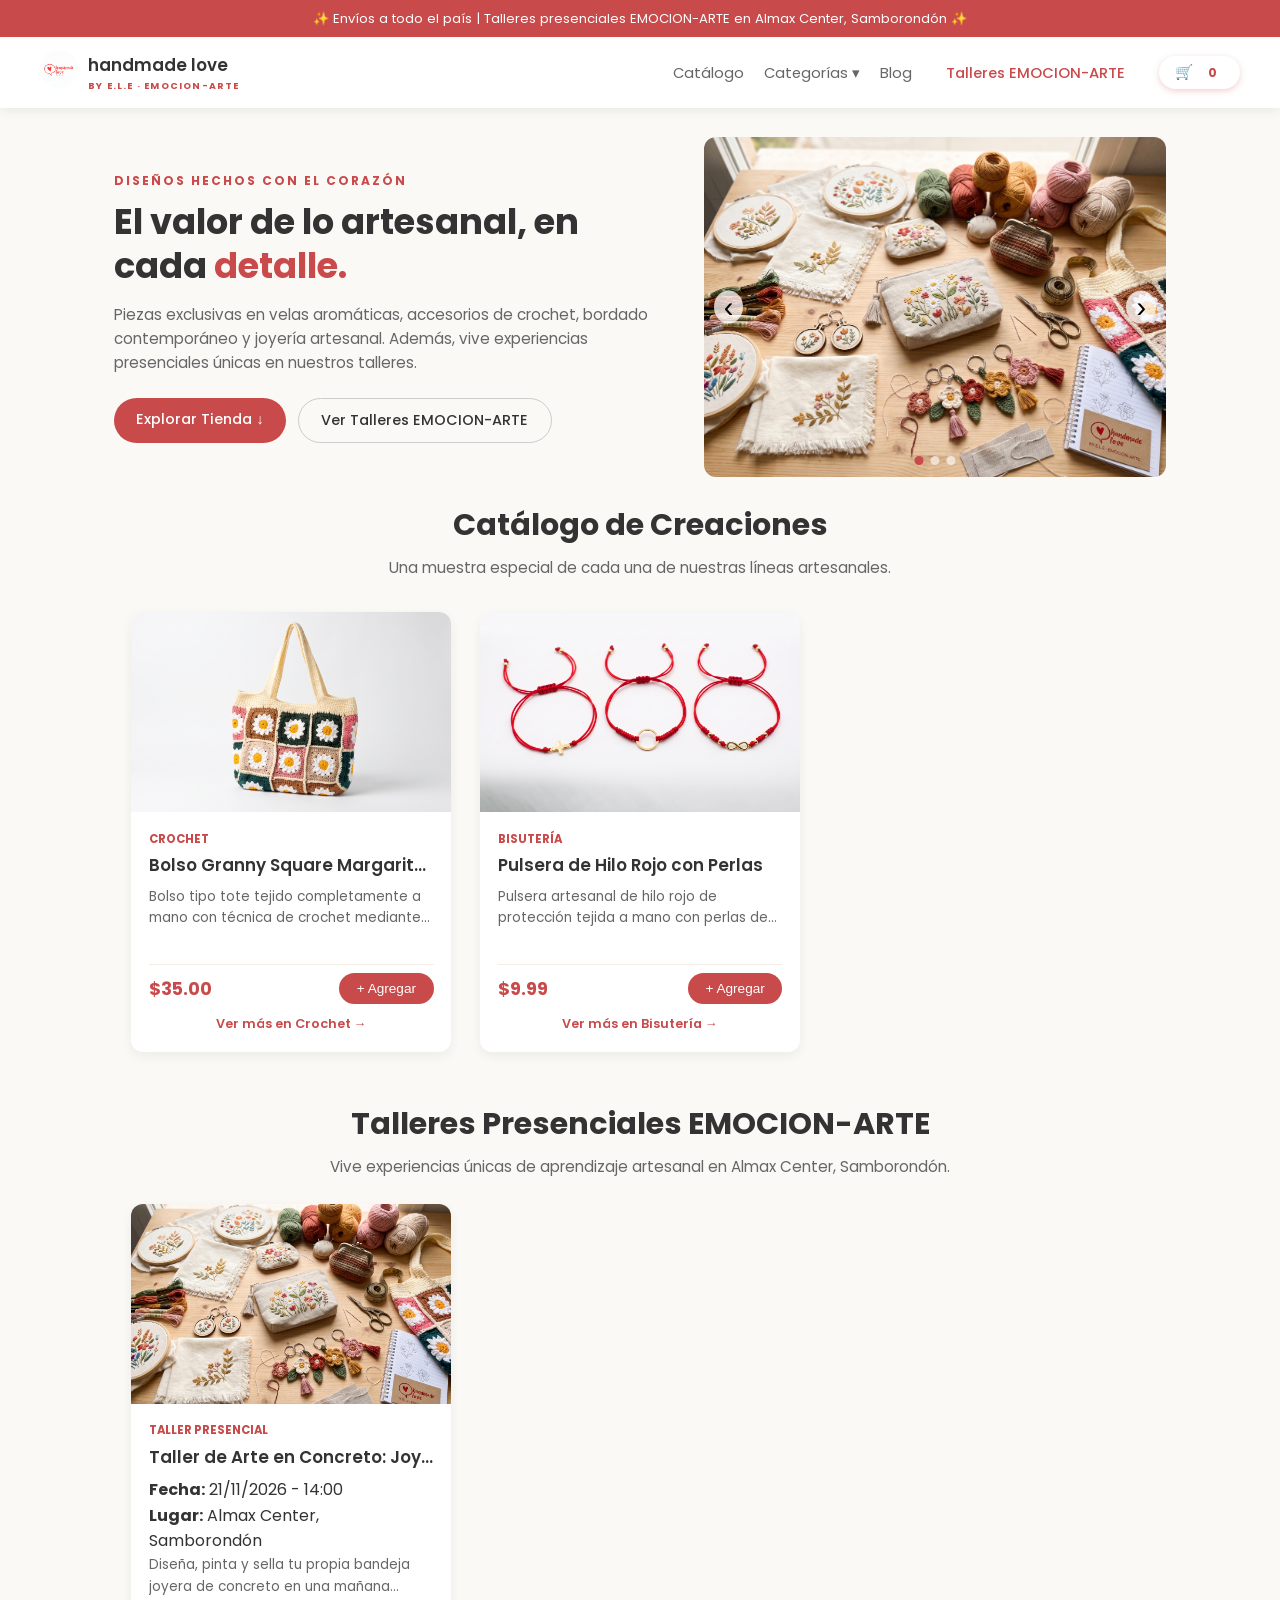
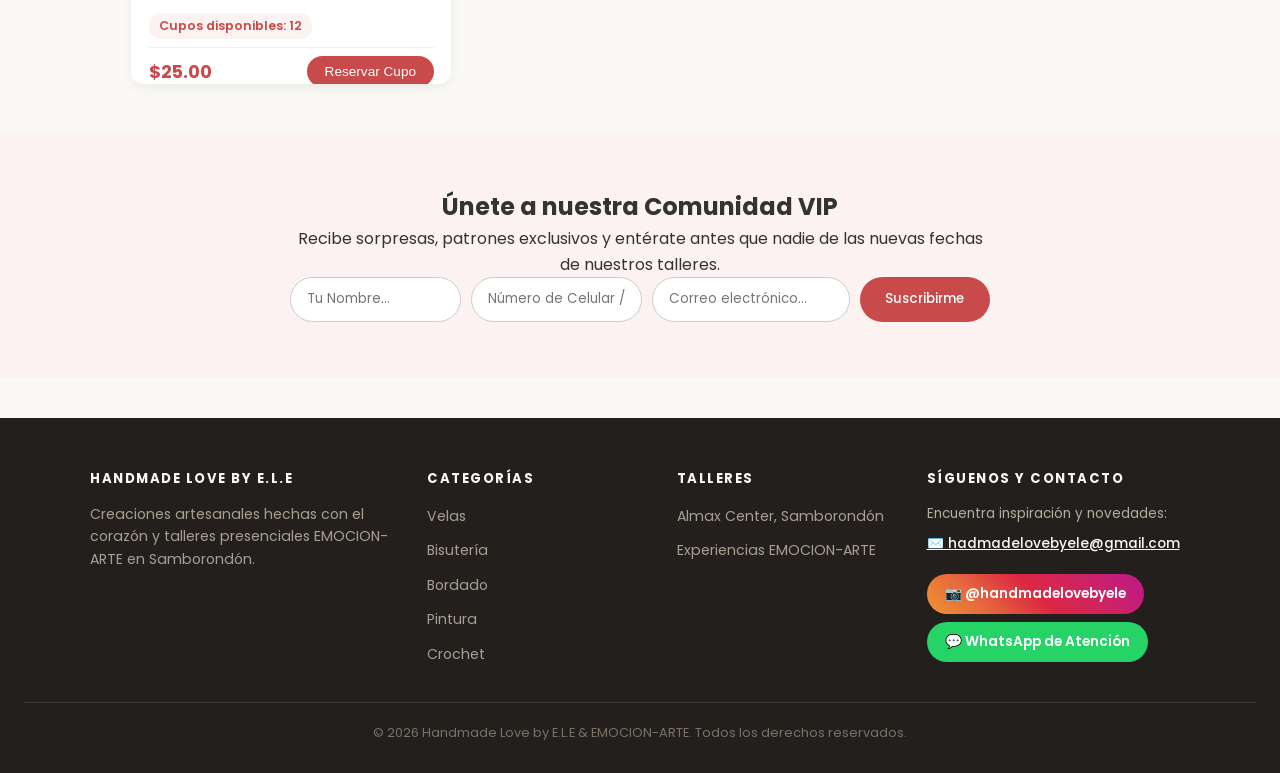
==== commit 77597ca9: "Update index.html" ====
--- a/index.html
+++ b/index.html
@@ -1,1175 +1,17 @@
 <!DOCTYPE html>
 <html lang="es">
 <head>
-  <!-- Google Tag Manager / Analytics -->
-  <script async src="https://www.googletagmanager.com/gtm.js?id=GTM-T74G5QJ2"></script>
-  <script>
-    window.dataLayer = window.dataLayer || [];
-    function gtag(){dataLayer.push(arguments);}
-    gtag('js', new Date());
-  </script>
   <meta charset="UTF-8">
   <meta name="viewport" content="width=device-width, initial-scale=1.0, maximum-scale=1.0, user-scalable=no">
   <title>Handmade Love by E.L.E & EMOCION-ARTE</title>
   <link href="https://fonts.googleapis.com/css2?family=Poppins:wght@300;400;600&display=swap" rel="stylesheet">
-  <style>
-    :root {
-      --brand-red: #c94a4a;
-      --brand-red-dark: #a83838;
-      --bg-color: #faf9f6;
-      --text-main: #333;
-      --text-muted: #666;
-    }
-    * {
-      box-sizing: border-box;
-      margin: 0;
-      padding: 0;
-    }
-    html, body {
-      width: 100%;
-      max-width: 100vw;
-      font-family: 'Poppins', sans-serif;
-      color: var(--text-main);
-      background-color: var(--bg-color);
-      line-height: 1.6;
-      overflow-x: hidden;
-    }
-    body {
-      padding-top: 105px;
-    }
-
-    /* Cabecera 100% Fija */
-    .header-fijo {
-      position: fixed;
-      top: 0;
-      left: 0;
-      right: 0;
-      width: 100%;
-      z-index: 1500;
-      box-shadow: 0 2px 10px rgba(0,0,0,0.08);
-      background-color: #fff;
-    }
-    .top-banner {
-      background-color: var(--brand-red);
-      color: white;
-      text-align: center;
-      padding: 0.5rem;
-      font-size: 0.82rem;
-      width: 100%;
-    }
-    header.navbar {
-      display: flex;
-      justify-content: space-between;
-      align-items: center;
-      padding: 0.8rem 2.5rem;
-      background-color: #fff;
-      width: 100%;
-    }
-    .logo-container {
-      display: flex;
-      align-items: center;
-      gap: 10px;
-      text-decoration: none;
-    }
-    .logo-card img {
-      height: 38px;
-      width: 38px;
-      border-radius: 50%;
-      object-fit: cover;
-    }
-    .brand-text {
-      display: flex;
-      flex-direction: column;
-    }
-    .brand-main {
-      font-weight: 600;
-      font-size: 1.05rem;
-      color: #333;
-      text-transform: lowercase;
-    }
-    .brand-sub {
-      font-size: 0.58rem;
-      color: var(--brand-red);
-      letter-spacing: 1.2px;
-      font-weight: 700;
-    }
-    .nav-wrapper {
-      display: flex;
-      align-items: center;
-    }
-    .nav-links {
-      list-style: none;
-      display: flex;
-      gap: 20px;
-      align-items: center;
-      margin: 0;
-    }
-    .nav-links button, .nav-links a {
-      text-decoration: none;
-      color: var(--text-muted);
-      font-size: 0.92rem;
-      background: none;
-      border: none;
-      cursor: pointer;
-      font-family: 'Poppins', sans-serif;
-      transition: color 0.3s;
-    }
-    .nav-links button:hover, .nav-links a:hover {
-      color: var(--brand-red);
-    }
-    .pill-talleres {
-      background-color: #fdf2f2;
-      padding: 6px 14px;
-      border-radius: 20px;
-      font-weight: 500;
-      color: var(--brand-red) !important;
-    }
-    .dropdown {
-      position: relative;
-    }
-    .dropdown-content {
-      display: none;
-      position: absolute;
-      top: 100%;
-      left: 0;
-      background-color: #fff;
-      min-width: 170px;
-      box-shadow: 0px 8px 16px rgba(0,0,0,0.1);
-      border-radius: 6px;
-      z-index: 100;
-      padding: 8px 0;
-    }
-    .dropdown-content a {
-      color: var(--text-muted);
-      padding: 10px 16px;
-      display: block;
-      text-align: left;
-    }
-    .dropdown-content a:hover {
-      background-color: #fdf2f2;
-      color: var(--brand-red);
-    }
-    .dropdown:hover .dropdown-content {
-      display: block;
-    }
-    .cart-btn {
-      background-color: var(--brand-red);
-      color: white !important;
-      padding: 6px 16px;
-      border-radius: 20px;
-      display: inline-flex;
-      align-items: center;
-      gap: 8px;
-      font-weight: 600;
-      border: none;
-      cursor: pointer;
-      font-family: 'Poppins', sans-serif;
-      font-size: 0.92rem;
-      box-shadow: 0 2px 6px rgba(201, 74, 74, 0.25);
-      transition: background 0.3s, transform 0.2s;
-    }
-    .cart-btn:hover {
-      background-color: var(--brand-red-dark);
-      transform: translateY(-1px);
-    }
-    .cart-badge {
-      background: white;
-      color: var(--brand-red);
-      font-size: 0.78rem;
-      font-weight: 700;
-      padding: 1px 7px;
-      border-radius: 12px;
-      min-width: 20px;
-      text-align: center;
-    }
-    .mobile-controls {
-      display: none;
-      align-items: center;
-      gap: 10px;
-    }
-    .btn-menu-hamburguesa {
-      background: none;
-      border: none;
-      font-size: 1.6rem;
-      color: var(--text-main);
-      cursor: pointer;
-      padding: 2px 6px;
-      line-height: 1;
-    }
-
-    /* Hero */
-    .hero {
-      max-width: 1100px;
-      margin: 2rem auto 1.5rem auto;
-      padding: 0 1.5rem;
-      display: grid;
-      grid-template-columns: 1.2fr 1fr;
-      gap: 35px;
-      align-items: center;
-      width: 100%;
-    }
-    .hero-badge {
-      font-size: 0.75rem;
-      letter-spacing: 2px;
-      font-weight: 700;
-      color: var(--brand-red);
-      margin-bottom: 10px;
-      display: block;
-    }
-    .hero h1 {
-      font-size: 2.2rem;
-      color: var(--text-main);
-      margin-bottom: 15px;
-      line-height: 1.25;
-    }
-    .hero h1 span {
-      color: var(--brand-red);
-    }
-    .hero p {
-      color: var(--text-muted);
-      font-size: 0.95rem;
-      margin-bottom: 22px;
-      line-height: 1.6;
-    }
-    .hero-buttons {
-      display: flex;
-      gap: 12px;
-      flex-wrap: wrap;
-    }
-    .btn-primary {
-      background-color: var(--brand-red);
-      color: white;
-      padding: 0.65rem 1.4rem;
-      border-radius: 25px;
-      text-decoration: none;
-      font-weight: 500;
-      font-size: 0.9rem;
-      transition: background 0.3s;
-    }
-    .btn-primary:hover {
-      background-color: var(--brand-red-dark);
-    }
-    .btn-secondary {
-      background-color: transparent;
-      color: var(--text-main);
-      border: 1px solid #ccc;
-      padding: 0.65rem 1.4rem;
-      border-radius: 25px;
-      text-decoration: none;
-      font-weight: 500;
-      font-size: 0.9rem;
-      transition: all 0.3s;
-    }
-    .btn-secondary:hover {
-      border-color: var(--brand-red);
-      color: var(--brand-red);
-    }
-    .hero-carousel-container {
-      position: relative;
-      width: 100%;
-      height: 340px;
-      border-radius: 12px;
-      overflow: hidden;
-      box-shadow: 0 6px 15px rgba(0,0,0,0.08);
-      background-color: #fdf2f2;
-    }
-    .hero-slide {
-      position: absolute;
-      top: 0;
-      left: 0;
-      width: 100%;
-      height: 100%;
-      opacity: 0;
-      transition: opacity 0.8s ease-in-out;
-    }
-    .hero-slide.active {
-      opacity: 1;
-    }
-    .hero-slide img {
-      width: 100%;
-      height: 100%;
-      object-fit: cover;
-    }
-    .carousel-btn {
-      position: absolute;
-      top: 50%;
-      transform: translateY(-50%);
-      background-color: rgba(255,255,255,0.75);
-      border: none;
-      color: #333;
-      font-size: 1.8rem;
-      padding: 0 10px;
-      cursor: pointer;
-      border-radius: 50%;
-      z-index: 10;
-    }
-    .carousel-btn:hover {
-      background-color: #fff;
-      color: var(--brand-red);
-    }
-    .carousel-prev { left: 10px; }
-    .carousel-next { right: 10px; }
-    .carousel-dots {
-      position: absolute;
-      bottom: 12px;
-      left: 50%;
-      transform: translateX(-50%);
-      display: flex;
-      gap: 7px;
-      z-index: 10;
-    }
-    .dot {
-      width: 9px;
-      height: 9px;
-      background-color: rgba(255,255,255,0.6);
-      border-radius: 50%;
-      cursor: pointer;
-    }
-    .dot.active {
-      background-color: var(--brand-red);
-    }
-
-    /* Catálogo Destacado (1 por categoría) */
-    .catalogo-section {
-      max-width: 1150px;
-      margin: 0 auto;
-      padding: 2rem 1.5rem;
-      width: 100%;
-    }
-    .section-title {
-      text-align: center;
-      margin-bottom: 2rem;
-    }
-    .section-title h2 {
-      font-size: 1.9rem;
-      color: var(--text-main);
-      margin-bottom: 0.4rem;
-    }
-    .section-title p {
-      color: var(--text-muted);
-      font-size: 0.95rem;
-    }
-    .grid-productos {
-      display: grid;
-      grid-template-columns: repeat(auto-fill, minmax(250px, 310px));
-      gap: 1.8rem;
-      justify-content: center;
-      width: 100%;
-    }
-    .card {
-      background: #fff;
-      border-radius: 12px;
-      overflow: hidden;
-      box-shadow: 0 4px 12px rgba(0,0,0,0.06);
-      display: flex;
-      flex-direction: column;
-      height: 430px;
-      cursor: pointer;
-      transition: transform 0.3s;
-      position: relative;
-    }
-    .card:hover {
-      transform: translateY(-4px);
-    }
-    .card-cat-badge {
-      position: absolute;
-      top: 12px;
-      left: 12px;
-      background: rgba(255, 255, 255, 0.94);
-      color: var(--brand-red);
-      font-size: 0.72rem;
-      font-weight: 700;
-      padding: 4px 11px;
-      border-radius: 15px;
-      text-transform: uppercase;
-      letter-spacing: 0.6px;
-      box-shadow: 0 2px 6px rgba(0,0,0,0.12);
-    }
-    .card img {
-      width: 100%;
-      height: 205px;
-      object-fit: cover;
-      background: #f7f2ed;
-    }
-    .card-body {
-      padding: 1.1rem;
-      display: flex;
-      flex-direction: column;
-      flex-grow: 1;
-    }
-    .card-title {
-      font-size: 1.02rem;
-      font-weight: 600;
-      margin-bottom: 0.35rem;
-      white-space: nowrap;
-      overflow: hidden;
-      text-overflow: ellipsis;
-    }
-    .card-desc {
-      font-size: 0.83rem;
-      color: var(--text-muted);
-      margin-bottom: 0.8rem;
-      overflow: hidden;
-      display: -webkit-box;
-      -webkit-line-clamp: 2;
-      -webkit-box-orient: vertical;
-      line-height: 1.45;
-    }
-    .card-cat-link {
-      font-size: 0.78rem;
-      color: var(--brand-red);
-      text-decoration: none;
-      font-weight: 600;
-      margin-bottom: 0.7rem;
-      display: inline-block;
-    }
-    .card-cat-link:hover {
-      text-decoration: underline;
-    }
-    .card-footer {
-      display: flex;
-      justify-content: space-between;
-      align-items: center;
-      margin-top: auto;
-      padding-top: 8px;
-      border-top: 1px solid #f5ede6;
-    }
-    .card-price {
-      font-weight: 600;
-      font-size: 1.08rem;
-      color: var(--brand-red);
-    }
-    .card-btn {
-      background-color: var(--brand-red);
-      color: white;
-      border: none;
-      padding: 0.5rem 1rem;
-      border-radius: 20px;
-      font-size: 0.83rem;
-      cursor: pointer;
-    }
-    .card-btn:hover {
-      background-color: var(--brand-red-dark);
-    }
-
-    /* Talleres Dinámicos (Cuadrícula 3 columnas compacta) */
-    .talleres-section {
-      max-width: 1150px;
-      margin: 0 auto 3rem auto;
-      padding: 1rem 1.5rem;
-      width: 100%;
-    }
-    .talleres-grid {
-      display: grid;
-      grid-template-columns: repeat(auto-fill, minmax(280px, 340px));
-      gap: 1.8rem;
-      justify-content: center;
-      width: 100%;
-    }
-    .taller-card {
-      background: #fff;
-      border-radius: 12px;
-      overflow: hidden;
-      box-shadow: 0 4px 12px rgba(0,0,0,0.06);
-      display: flex;
-      flex-direction: column;
-      cursor: pointer;
-      transition: transform 0.3s;
-      position: relative;
-    }
-    .taller-card:hover {
-      transform: translateY(-4px);
-    }
-    .taller-cupos-badge {
-      position: absolute;
-      top: 12px;
-      right: 12px;
-      background: rgba(255, 255, 255, 0.95);
-      color: var(--brand-red);
-      font-size: 0.74rem;
-      font-weight: 700;
-      padding: 4px 11px;
-      border-radius: 15px;
-      box-shadow: 0 2px 6px rgba(0,0,0,0.12);
-    }
-    .taller-cupos-badge.agotado {
-      background: #333;
-      color: #fff;
-    }
-    .taller-card img {
-      width: 100%;
-      height: 195px;
-      object-fit: cover;
-      background: #fdf2f2;
-    }
-    .taller-body {
-      padding: 1.2rem;
-      display: flex;
-      flex-direction: column;
-      flex-grow: 1;
-    }
-    .taller-body h3 {
-      font-size: 1.08rem;
-      font-weight: 600;
-      margin-bottom: 0.4rem;
-      color: var(--text-main);
-    }
-    .taller-meta {
-      font-size: 0.8rem;
-      color: var(--text-muted);
-      margin-bottom: 0.3rem;
-    }
-    .taller-desc-corta {
-      font-size: 0.83rem;
-      color: var(--text-muted);
-      margin: 0.6rem 0 1rem 0;
-      overflow: hidden;
-      display: -webkit-box;
-      -webkit-line-clamp: 3;
-      -webkit-box-orient: vertical;
-      line-height: 1.5;
-    }
-    .taller-footer {
-      display: flex;
-      justify-content: space-between;
-      align-items: center;
-      margin-top: auto;
-      padding-top: 10px;
-      border-top: 1px solid #f5ede6;
-    }
-    .taller-precio {
-      font-size: 1.15rem;
-      font-weight: 700;
-      color: var(--brand-red);
-    }
-    .btn-reservar-taller {
-      background-color: var(--brand-red);
-      color: white;
-      border: none;
-      padding: 0.55rem 1.1rem;
-      border-radius: 20px;
-      font-size: 0.84rem;
-      font-weight: 500;
-      cursor: pointer;
-    }
-    .btn-reservar-taller:hover {
-      background-color: var(--brand-red-dark);
-    }
-    .btn-reservar-taller:disabled {
-      background-color: #aaa;
-      cursor: not-allowed;
-    }
-
-    /* Newsletter */
-    .newsletter-section {
-      background-color: #fdf2f2;
-      padding: 3.5rem 1.5rem;
-      text-align: center;
-      margin-bottom: 2.5rem;
-      width: 100%;
-    }
-    .newsletter-container {
-      max-width: 750px;
-      margin: 0 auto;
-    }
-    .newsletter-section h2 {
-      font-size: 1.7rem;
-      color: var(--text-main);
-      margin-bottom: 0.4rem;
-    }
-    .newsletter-section p {
-      color: var(--text-muted);
-      font-size: 0.92rem;
-      margin-bottom: 1.4rem;
-    }
-
-    /* Modal del Carrito */
-    .carrito-modal {
-      position: fixed;
-      top: 0;
-      right: 0;
-      width: 100%;
-      height: 100%;
-      background: rgba(0,0,0,0.5);
-      display: flex;
-      justify-content: flex-end;
-      z-index: 2500;
-    }
-    .carrito-modal.oculto {
-      display: none;
-    }
-    .carrito-contenido {
-      width: 100%;
-      max-width: 420px;
-      background: #fff;
-      height: 100%;
-      padding: 1.5rem 1.2rem;
-      display: flex;
-      flex-direction: column;
-      box-shadow: -5px 0 20px rgba(0,0,0,0.15);
-      overflow-y: auto;
-    }
-    .carrito-header {
-      display: flex;
-      justify-content: space-between;
-      align-items: center;
-      margin-bottom: 12px;
-    }
-    .cerrar-carrito {
-      font-size: 1.8rem;
-      cursor: pointer;
-      line-height: 1;
-      color: #777;
-    }
-    .btn-seguir-comprando {
-      width: 100%;
-      background: #fdf2f2;
-      border: 1px solid #f9dede;
-      color: var(--brand-red);
-      padding: 0.6rem;
-      border-radius: 20px;
-      font-size: 0.85rem;
-      font-weight: 600;
-      cursor: pointer;
-      margin-bottom: 14px;
-      text-align: center;
-    }
-    #lista-carrito {
-      display: flex;
-      flex-direction: column;
-      gap: 10px;
-      min-height: 110px;
-      max-height: 230px;
-      overflow-y: auto;
-      margin-bottom: 14px;
-      border: 1px solid #ebdcd5;
-      border-radius: 10px;
-      padding: 10px;
-      background: #faf8f5;
-    }
-    .item-carrito {
-      display: flex;
-      justify-content: space-between;
-      align-items: center;
-      padding: 10px;
-      background: #fff;
-      border-radius: 8px;
-      box-shadow: 0 1px 3px rgba(0,0,0,0.06);
-    }
-    .item-izq {
-      display: flex;
-      align-items: center;
-      gap: 10px;
-      flex: 1;
-      min-width: 0;
-    }
-    .item-thumb-carrito {
-      width: 44px;
-      height: 44px;
-      border-radius: 6px;
-      object-fit: cover;
-      flex-shrink: 0;
-      background: #f0ebe4;
-      border: 1px solid #e8dec8;
-    }
-    .item-info {
-      flex: 1;
-      min-width: 0;
-    }
-    .item-info strong {
-      font-size: 0.88rem;
-      color: var(--text-main);
-      display: block;
-      white-space: nowrap;
-      overflow: hidden;
-      text-overflow: ellipsis;
-    }
-    .item-info span {
-      color: var(--brand-red);
-      font-weight: 600;
-      font-size: 0.86rem;
-    }
-    .item-controls {
-      display: flex;
-      align-items: center;
-      gap: 6px;
-      margin-left: 8px;
-    }
-    .item-controls button {
-      background: #f4efe6;
-      border: 1px solid #e2dacd;
-      width: 26px;
-      height: 26px;
-      border-radius: 50%;
-      cursor: pointer;
-      font-weight: 700;
-      color: var(--brand-red);
-      font-size: 0.95rem;
-      display: flex;
-      align-items: center;
-      justify-content: center;
-    }
-    .item-controls span {
-      font-weight: 600;
-      min-width: 16px;
-      text-align: center;
-      font-size: 0.9rem;
-    }
-
-    /* Acordeón de Datos Requeridos */
-    .btn-acordeon-datos {
-      width: 100%;
-      background: #faf7f2;
-      border: 1px dashed #d9cbbe;
-      border-radius: 8px;
-      padding: 10px 14px;
-      text-align: left;
-      font-size: 0.86rem;
-      font-weight: 600;
-      color: var(--text-main);
-      cursor: pointer;
-      display: flex;
-      justify-content: space-between;
-      align-items: center;
-      margin-bottom: 8px;
-      font-family: 'Poppins', sans-serif;
-    }
-    .caja-entrega {
-      display: none;
-      flex-direction: column;
-      gap: 8px;
-      margin-bottom: 14px;
-      padding: 12px;
-      background: #fff;
-      border: 1px solid #ebdcd5;
-      border-radius: 10px;
-    }
-    .caja-entrega.abierta {
-      display: flex;
-    }
-    .caja-entrega label {
-      font-size: 0.76rem;
-      font-weight: 600;
-      color: var(--text-main);
-    }
-    .caja-entrega label span.req {
-      color: var(--brand-red);
-    }
-    .caja-entrega input, .caja-entrega select {
-      padding: 0.55rem 0.8rem;
-      border-radius: 8px;
-      border: 1px solid #d5c8be;
-      font-family: 'Poppins', sans-serif;
-      font-size: 0.83rem;
-      outline: none;
-      width: 100%;
-    }
-    .carrito-resumen {
-      background: #fdf8f8;
-      border: 1px solid #f5e6e6;
-      border-radius: 8px;
-      padding: 10px 12px;
-      font-size: 0.85rem;
-      margin-bottom: 12px;
-      display: flex;
-      flex-direction: column;
-      gap: 4px;
-    }
-    .carrito-resumen div {
-      display: flex;
-      justify-content: space-between;
-      align-items: center;
-    }
-    .envio-nota {
-      font-size: 0.78rem;
-      color: var(--brand-red);
-      font-weight: 600;
-    }
-    .carrito-total {
-      border-top: 2px solid #eee;
-      padding-top: 8px;
-      display: flex;
-      justify-content: space-between;
-      font-weight: 700;
-      font-size: 1.05rem;
-      margin-bottom: 12px;
-    }
-    .btn-pagar-tarjeta {
-      width: 100%;
-      background-color: #FF6A00;
-      color: white;
-      border: none;
-      padding: 0.75rem;
-      border-radius: 20px;
-      font-weight: 600;
-      cursor: pointer;
-      margin-top: 5px;
-      font-size: 0.88rem;
-    }
-    .btn-pagar-whatsapp {
-      width: 100%;
-      background-color: #25D366;
-      color: white;
-      border: none;
-      padding: 0.75rem;
-      border-radius: 20px;
-      font-weight: 600;
-      cursor: pointer;
-      margin-top: 5px;
-      font-size: 0.88rem;
-    }
-    .btn-banco {
-      width: 100%;
-      background: none;
-      border: 1px solid #ccc;
-      color: var(--text-main);
-      padding: 0.6rem;
-      border-radius: 20px;
-      font-size: 0.8rem;
-      font-weight: 600;
-      cursor: pointer;
-      margin-top: 5px;
-    }
-    .modal-banco {
-      position: fixed;
-      top: 0;
-      left: 0;
-      width: 100%;
-      height: 100%;
-      background: rgba(0,0,0,0.5);
-      display: none;
-      justify-content: center;
-      align-items: center;
-      z-index: 3500;
-      padding: 20px;
-    }
-    .modal-banco.open {
-      display: flex;
-    }
-    .modal-banco-content {
-      background: white;
-      max-width: 380px;
-      width: 100%;
-      border-radius: 16px;
-      padding: 20px;
-      box-shadow: 0 10px 25px rgba(0,0,0,0.2);
-    }
-
-    /* Modales de Producto y Taller */
-    .product-modal {
-      position: fixed;
-      top: 0;
-      left: 0;
-      width: 100%;
-      height: 100%;
-      background: rgba(0,0,0,0.6);
-      display: none;
-      justify-content: center;
-      align-items: center;
-      z-index: 3000;
-      padding: 20px;
-    }
-    .product-modal.open {
-      display: flex;
-    }
-    .product-modal-content {
-      background: #fff;
-      border-radius: 12px;
-      max-width: 780px;
-      width: 100%;
-      max-height: 90vh;
-      overflow-y: auto;
-      padding: 1.8rem;
-      position: relative;
-      display: grid;
-      grid-template-columns: 1fr 1fr;
-      gap: 22px;
-      box-shadow: 0 10px 25px rgba(0,0,0,0.15);
-    }
-    .close-product-modal {
-      position: absolute;
-      top: 12px;
-      right: 18px;
-      font-size: 1.8rem;
-      cursor: pointer;
-      color: #555;
-    }
-    .modal-gallery {
-      display: flex;
-      flex-direction: column;
-    }
-    .modal-gallery img#modal-img-principal, .modal-gallery img#taller-modal-img {
-      width: 100%;
-      height: 290px;
-      object-fit: cover;
-      border-radius: 8px;
-      margin-bottom: 10px;
-      border: 1px solid #f2ece4;
-    }
-    .modal-thumbs {
-      display: flex;
-      gap: 8px;
-      flex-wrap: wrap;
-      min-height: 55px;
-    }
-    .modal-thumb {
-      width: 55px;
-      height: 55px;
-      object-fit: cover;
-      border-radius: 6px;
-      cursor: pointer;
-      border: 2px solid transparent;
-      opacity: 0.65;
-      transition: all 0.2s ease;
-      background: #f8f8f8;
-    }
-    .modal-thumb:hover, .modal-thumb.active {
-      border-color: var(--brand-red);
-      opacity: 1;
-    }
-    .modal-details {
-      display: flex;
-      flex-direction: column;
-      justify-content: flex-start;
-    }
-    .modal-category {
-      font-size: 0.75rem;
-      font-weight: 700;
-      letter-spacing: 1px;
-      color: var(--brand-red);
-      text-transform: uppercase;
-      margin-bottom: 5px;
-    }
-    .modal-title {
-      font-size: 1.35rem;
-      font-weight: 600;
-      margin-bottom: 6px;
-    }
-    .modal-price {
-      font-size: 1.25rem;
-      font-weight: 600;
-      color: var(--brand-red);
-      margin-bottom: 10px;
-    }
-    .modal-desc-box {
-      max-height: 230px;
-      overflow-y: auto;
-      padding: 10px 12px;
-      margin-bottom: 16px;
-      font-size: 0.88rem;
-      color: var(--text-muted);
-      line-height: 1.65;
-      background: #faf8f5;
-      border: 1px solid #f0ebe4;
-      border-radius: 8px;
-    }
-
-    /* Footer */
-    .main-footer {
-      background: #231F1C;
-      color: #FAF7F2;
-      padding: 50px 24px 30px;
-      width: 100%;
-    }
-    .footer-container {
-      max-width: 1100px;
-      margin: 0 auto;
-      display: grid;
-      grid-template-columns: 1.4fr 1fr 1fr 1.2fr;
-      gap: 30px;
-      margin-bottom: 35px;
-      width: 100%;
-    }
-    .footer-col {
-      display: flex;
-      flex-direction: column;
-    }
-    .footer-col h4 {
-      font-size: 0.82rem;
-      letter-spacing: 1.5px;
-      font-weight: 700;
-      margin-bottom: 14px;
-      color: #FAF7F2;
-      text-transform: uppercase;
-    }
-    .footer-desc {
-      color: #A89F94;
-      font-size: 0.88rem;
-      line-height: 1.6;
-    }
-    .footer-links {
-      list-style: none;
-      display: flex;
-      flex-direction: column;
-      gap: 9px;
-    }
-    .footer-links a, .footer-links button {
-      color: #A89F94;
-      text-decoration: none;
-      font-size: 0.88rem;
-      background: none;
-      border: none;
-      cursor: pointer;
-      text-align: left;
-      padding: 0;
-      font-family: 'Poppins', sans-serif;
-    }
-    .footer-links a:hover, .footer-links button:hover {
-      color: white;
-    }
-    .btn-wa-footer {
-      display: inline-flex;
-      align-items: center;
-      justify-content: center;
-      gap: 8px;
-      background: #25D366;
-      color: white !important;
-      padding: 10px 18px;
-      border-radius: 30px;
-      font-weight: 600;
-      text-decoration: none;
-      margin-top: 10px;
-      font-size: 0.88rem;
-      max-width: 250px;
-    }
-    .footer-bottom {
-      border-top: 1px solid rgba(255,255,255,0.1);
-      text-align: center;
-      padding-top: 20px;
-      color: #7A7268;
-      font-size: 0.8rem;
-    }
-
-    @media (max-width: 768px) {
-      body {
-        padding-top: 95px;
-      }
-      header.navbar {
-        padding: 0.7rem 1.2rem;
-        flex-wrap: wrap;
-      }
-      .nav-links li:last-child {
-        display: none;
-      }
-      .mobile-controls {
-        display: flex;
-      }
-      .nav-wrapper {
-        width: 100%;
-      }
-      .nav-links {
-        display: none;
-        width: 100%;
-        flex-direction: column;
-        align-items: flex-start;
-        padding: 1rem 0 0.4rem 0;
-        gap: 12px;
-        border-top: 1px solid #f0ebe4;
-        margin-top: 8px;
-      }
-      .nav-links.open {
-        display: flex;
-      }
-      .nav-links li {
-        width: 100%;
-      }
-      .nav-links a, .nav-links button {
-        font-size: 0.95rem !important;
-        display: block;
-        width: 100%;
-        text-align: left;
-      }
-      .dropdown-content {
-        position: static;
-        box-shadow: none;
-        background: #fdf8f8;
-        padding: 6px 12px;
-        margin-top: 4px;
-        border-radius: 8px;
-        min-width: unset;
-      }
-      .dropdown:hover .dropdown-content {
-        display: block;
-      }
-      .product-modal-content {
-        grid-template-columns: 1fr;
-        max-height: 94vh;
-        padding: 1.4rem 1.1rem;
-      }
-      .hero {
-        grid-template-columns: 1fr;
-        gap: 22px;
-        margin-top: 1.2rem;
-        padding: 0 1.2rem;
-      }
-      .hero h1 {
-        font-size: 1.8rem;
-      }
-      .footer-container {
-        display: flex !important;
-        flex-direction: column !important;
-        gap: 24px !important;
-        width: 100% !important;
-      }
-      .footer-col {
-        width: 100% !important;
-      }
-      .btn-wa-footer {
-        max-width: 100% !important;
-      }
-    }
-  </style>
+  <link rel="stylesheet" href="style.css">
 </head>
 <body>
 
-  <!-- Cabecera Fija -->
-  <div class="header-fijo">
-    <div class="top-banner">✨ Envíos a todo el país | Talleres presenciales EMOCION-ARTE en Almax Center, Samborondón ✨</div>
-
-    <header class="navbar">
-      <a href="index.html" class="logo-container">
-        <div class="logo-card"><img src="logo.jpg" alt="Logo" onerror="this.style.display='none'"></div>
-        <div class="brand-text">
-          <span class="brand-main">handmade love</span>
-          <span class="brand-sub">BY E.L.E · EMOCION-ARTE</span>
-        </div>
-      </a>
-
-      <div class="mobile-controls">
-        <button type="button" class="cart-btn" onclick="toggleCarrito()">
-          🛒 <span class="cart-badge cart-num-mobile">0</span>
-        </button>
-        <button type="button" class="btn-menu-hamburguesa" onclick="toggleMenuMovil()" aria-label="Abrir Menú">
-          ☰
-        </button>
-      </div>
-
-      <nav class="nav-wrapper">
-        <ul class="nav-links" id="menu-navegacion">
-          <li><button type="button" onclick="irACatalogo(); cerrarMenuMovil();">Catálogo</button></li>
-          <li class="dropdown">
-            <a href="javascript:void(0)" class="dropbtn" onclick="toggleDropdownMovil(event)">Categorías ▾</a>
-            <div class="dropdown-content" id="submenu-categorias">
-              <a href="velas.html" onclick="cerrarMenuMovil()">Velas</a>
-              <a href="bisuteria.html" onclick="cerrarMenuMovil()">Bisutería</a>
-              <a href="bordado.html" onclick="cerrarMenuMovil()">Bordado</a>
-              <a href="pintura.html" onclick="cerrarMenuMovil()">Pintura</a>
-              <a href="crochet.html" onclick="cerrarMenuMovil()">Crochet</a>
-            </div>
-          </li>
-          <li><a href="blog.html" onclick="cerrarMenuMovil()">Blog</a></li>
-          <li><a href="#talleres" class="pill-talleres" onclick="cerrarMenuMovil()">Talleres EMOCION-ARTE</a></li>
-          <li>
-            <button type="button" class="cart-btn" onclick="toggleCarrito()">
-              🛒 <span class="cart-badge" id="cart-num">0</span>
-            </button>
-          </li>
-        </ul>
-      </nav>
-    </header>
-  </div>
-
-  <!-- Hero -->
+  <div id="header-global"></div>
+
+  <!-- Hero Principal con Carrusel -->
   <section class="hero">
     <div>
       <span class="hero-badge">DISEÑOS HECHOS CON EL CORAZÓN</span>
@@ -1196,16 +38,16 @@
     </div>
   </section>
 
-  <!-- Catálogo Representativo (1 pieza por categoría activa) -->
+  <!-- Catálogo Destacado -->
   <main class="catalogo-section" id="catalogo">
     <div class="section-title">
       <h2>Catálogo de Creaciones</h2>
-      <p>Una muestra destacada de cada una de nuestras colecciones hechas a mano.</p>
+      <p>Una muestra especial de cada una de nuestras líneas artesanales.</p>
     </div>
     <div class="grid-productos" id="grid-productos"></div>
   </main>
 
-  <!-- Talleres EMOCION-ARTE (100% Dinámico desde Decap CMS) -->
+  <!-- Talleres Presenciales -->
   <section class="talleres-section" id="talleres">
     <div class="section-title" style="margin-bottom: 1.5rem;">
       <h2>Talleres Presenciales EMOCION-ARTE</h2>
@@ -1228,43 +70,20 @@
     </div>
   </section>
 
-  <!-- Modal Detalle de Producto -->
-  <div id="modal-producto" class="product-modal" onclick="if(event.target.id === 'modal-producto') cerrarModalProducto()">
+  <!-- Modal Detalle Compartido -->
+  <div id="modal-producto" class="product-modal">
     <div class="product-modal-content">
       <span class="close-product-modal" onclick="cerrarModalProducto()">×</span>
       <div class="modal-gallery">
-        <img id="modal-img-principal" src="" alt="Producto">
+        <img id="modal-img-principal" src="" alt="Detalle">
         <div class="modal-thumbs" id="modal-galeria-thumbs"></div>
       </div>
       <div class="modal-details">
         <span class="modal-category" id="modal-categoria">Categoría</span>
         <h2 class="modal-title" id="modal-titulo">Título</h2>
         <p class="modal-price" id="modal-precio">$0.00</p>
-        <div class="modal-desc-box">
-          <p id="modal-descripcion" style="white-space: pre-line;"></p>
-        </div>
+        <div class="modal-desc-box" id="modal-descripcion" style="white-space: pre-line;"></div>
         <button type="button" class="card-btn" id="modal-btn-comprar" style="margin-top: auto; padding: 0.7rem; font-size: 0.95rem;">+ Agregar al Carrito</button>
-      </div>
-    </div>
-  </div>
-
-  <!-- Modal Detalle de Taller -->
-  <div id="modal-taller" class="product-modal" onclick="if(event.target.id === 'modal-taller') cerrarModalTaller()">
-    <div class="product-modal-content">
-      <span class="close-product-modal" onclick="cerrarModalTaller()">×</span>
-      <div class="modal-gallery">
-        <img id="taller-modal-img" src="" alt="Taller EMOCION-ARTE">
-      </div>
-      <div class="modal-details">
-        <span class="modal-category">Taller Presencial · EMOCION-ARTE</span>
-        <h2 class="modal-title" id="taller-modal-titulo">Nombre del Taller</h2>
-        <p class="modal-price" id="taller-modal-precio">$0.00</p>
-        <p style="font-size: 0.82rem; color: var(--text-muted); margin-bottom: 4px;" id="taller-modal-fecha"></p>
-        <p style="font-size: 0.82rem; color: var(--text-muted); margin-bottom: 10px;" id="taller-modal-lugar"></p>
-        <div class="modal-desc-box">
-          <p id="taller-modal-desc" style="white-space: pre-line;"></p>
-        </div>
-        <button type="button" class="btn-reservar-taller" id="taller-modal-btn" style="margin-top: auto; padding: 0.75rem; font-size: 0.95rem; width: 100%;">Reservar Cupo</button>
       </div>
     </div>
   </div>
@@ -1276,51 +95,39 @@
         <h3 style="margin:0; font-size:1.3rem;">Tu Carrito de Compras</h3>
         <span class="cerrar-carrito" onclick="toggleCarrito()">×</span>
       </div>
-
       <button type="button" class="btn-seguir-comprando" onclick="toggleCarrito()">← Seguir explorando</button>
-
       <div id="lista-carrito">
         <p style="color: var(--text-muted); text-align: center; margin: 1.5rem 0;">El carrito está vacío</p>
       </div>
-
       <button type="button" class="btn-acordeon-datos" onclick="toggleDesplegableDatos()">
         <span>📝 Datos para la Entrega y Pedido</span>
         <span id="flecha-acordeon">▾</span>
       </button>
-
       <div class="caja-entrega" id="caja-formulario-entrega">
         <label for="select-modalidad">Tipo de Entrega: <span class="req">*</span></label>
         <select id="select-modalidad" onchange="cambiarModalidadEntrega()">
           <option value="envio">Envío a Domicilio (Por cotizar)</option>
           <option value="retiro">Retiro en Taller (Almax Center, Samborondón)</option>
         </select>
-
         <label for="input-nombre">Tu Nombre y Apellido: <span class="req">*</span></label>
         <input type="text" id="input-nombre" placeholder="Ej: María Pérez" required>
-
         <label for="input-telefono">Celular / WhatsApp: <span class="req">*</span></label>
         <input type="tel" id="input-telefono" placeholder="Ej: 0980526007" required>
-
         <label for="input-correo">Correo Electrónico: <span class="req">*</span></label>
         <input type="email" id="input-correo" placeholder="correo@ejemplo.com" required>
-
         <div id="campo-sector-entrega">
           <label for="input-ubicacion">Sector o Dirección de Entrega: <span class="req">*</span></label>
           <input type="text" id="input-ubicacion" placeholder="Ej: Samborondón, Daule, Ceibos, Guayaquil, etc.">
         </div>
       </div>
-
       <div class="carrito-resumen">
         <div><span>Subtotal:</span> <span id="cart-subtotal">$0.00</span></div>
-        <div><span>IVA (15% productos):</span> <span id="cart-iva">$0.00</span></div>
         <div><span>Envío:</span> <span class="envio-nota" id="resumen-envio-texto">Por cotizar según dirección</span></div>
       </div>
-
       <div class="carrito-total">
-        <span>TOTAL:</span>
+        <span>TOTAL COMPRA:</span>
         <span id="total-precio" style="color: var(--brand-red);">$0.00</span>
       </div>
-
       <button type="button" class="btn-pagar-tarjeta" onclick="pagarPayphone()">💳 Pagar con Tarjeta (Payphone vía WhatsApp)</button>
       <button type="button" class="btn-pagar-whatsapp" onclick="procesarCompraWhatsApp()">💬 Finalizar por WhatsApp</button>
       <button type="button" class="btn-banco" onclick="mostrarDatosBancarios()">🏦 Ver Datos Bancarios / Deuna</button>
@@ -1344,82 +151,14 @@
     </div>
   </div>
 
-  <!-- Footer -->
-  <footer class="main-footer">
-    <div class="footer-container">
-      <div class="footer-col">
-        <h4>Handmade Love by E.L.E</h4>
-        <p class="footer-desc">
-          Creaciones artesanales hechas con el corazón y talleres presenciales EMOCION-ARTE en Samborondón.
-        </p>
-      </div>
-      <div class="footer-col">
-        <h4>CATEGORÍAS</h4>
-        <ul class="footer-links">
-          <li><a href="velas.html">Velas</a></li>
-          <li><a href="bisuteria.html">Bisutería</a></li>
-          <li><a href="bordado.html">Bordado</a></li>
-          <li><a href="pintura.html">Pintura</a></li>
-          <li><a href="crochet.html">Crochet</a></li>
-        </ul>
-      </div>
-      <div class="footer-col">
-        <h4>TALLERES</h4>
-        <ul class="footer-links">
-          <li><a href="#talleres">Almax Center, Samborondón</a></li>
-          <li><a href="#talleres">Experiencias EMOCION-ARTE</a></li>
-        </ul>
-      </div>
-      <div class="footer-col">
-        <h4>CONTACTO DIRECTO</h4>
-        <p style="color: #B5ACA0; font-size: 0.85rem; margin-bottom: 8px;">
-          ¿Consultas o encargos personalizados?
-        </p>
-        <p style="margin-bottom: 12px;">
-          <a href="mailto:hadmadelovebyele@gmail.com" style="color: #FAF7F2; text-decoration: underline; font-size: 0.88rem; font-weight: 500;">
-            ✉️ hadmadelovebyele@gmail.com
-          </a>
-        </p>
-        <a href="https://wa.me/593980526007?text=Hola%20Handmade%20Love!%20Quisiera%20hacer%20una%20consulta" target="_blank" class="btn-wa-footer">
-          <span>💬 WhatsApp de Atención</span>
-        </a>
-      </div>
-    </div>
-    <div class="footer-bottom">
-      © 2026 Handmade Love by E.L.E & EMOCION-ARTE. Todos los derechos reservados.
-    </div>
-  </footer>
-
-  <!-- Scripts -->
+  <div id="footer-global"></div>
+
+  <script src="header.js"></script>
+  <script src="footer.js"></script>
+  <script src="carrito.js"></script>
+  <script src="promociones.js"></script>
+
   <script>
-    const SCRIPT_URL = "https://script.google.com/macros/s/AKfycbxujxo4lfmDVvnXSwPvpLB9My-q-Ht10WKhpsqj8xCSoQ-EsaZqlZULlAbpJOAYyIypfQ/exec";
-
-    function toggleMenuMovil() {
-      const menu = document.getElementById('menu-navegacion');
-      if (menu) menu.classList.toggle('open');
-    }
-
-    function cerrarMenuMovil() {
-      const menu = document.getElementById('menu-navegacion');
-      if (menu) menu.classList.remove('open');
-    }
-
-    function toggleDropdownMovil(e) {
-      if (window.innerWidth <= 768) {
-        e.preventDefault();
-        const sub = document.getElementById('submenu-categorias');
-        if (sub) {
-          sub.style.display = (sub.style.display === 'block') ? 'none' : 'block';
-        }
-      }
-    }
-
-    function irACatalogo() {
-      const el = document.getElementById('catalogo');
-      if (el) el.scrollIntoView({ behavior: 'smooth' });
-    }
-
-    /* Carrusel */
     let currentSlide = 0;
     const slides = document.querySelectorAll('.hero-slide');
     const dotsContainer = document.getElementById('carousel-dots');
@@ -1442,380 +181,69 @@
       dots[currentSlide].classList.add('active');
     }
 
-    function moverCarrusel(direction) {
-      updateSlide(currentSlide + direction);
-    }
-
-    function goToSlide(index) {
-      updateSlide(index);
-    }
-
-    setInterval(() => {
-      moverCarrusel(1);
-    }, 4000);
-
-    /* Acordeón de Datos de Entrega */
-    function toggleDesplegableDatos() {
-      const caja = document.getElementById('caja-formulario-entrega');
-      const flecha = document.getElementById('flecha-acordeon');
-      if (caja.classList.contains('abierta')) {
-        caja.classList.remove('abierta');
-        flecha.textContent = '▾';
-      } else {
-        caja.classList.add('abierta');
-        flecha.textContent = '▴';
-      }
-    }
-
-    function cambiarModalidadEntrega() {
-      const modalidad = document.getElementById('select-modalidad').value;
-      const campoSector = document.getElementById('campo-sector-entrega');
-      const resumenTexto = document.getElementById('resumen-envio-texto');
-      if (modalidad === 'retiro') {
-        campoSector.style.display = 'none';
-        resumenTexto.textContent = 'Retiro en Taller (Gratis)';
-      } else {
-        campoSector.style.display = 'block';
-        resumenTexto.textContent = 'Por cotizar según dirección';
-      }
-    }
-
-    function mostrarAvisoToast(mensaje) {
-      let toast = document.getElementById('toast-aviso');
-      if (!toast) {
-        toast = document.createElement('div');
-        toast.id = 'toast-aviso';
-        toast.style.cssText = `
-          position: fixed;
-          bottom: 25px;
-          right: 25px;
-          background: #231F1C;
-          color: #FAF7F2;
-          padding: 12px 20px;
-          border-radius: 30px;
-          box-shadow: 0 4px 15px rgba(0,0,0,0.25);
-          font-size: 0.88rem;
-          font-weight: 500;
-          z-index: 4000;
-          opacity: 0;
-          transition: opacity 0.3s ease, transform 0.3s ease;
-          transform: translateY(10px);
-          pointer-events: none;
-        `;
-        document.body.appendChild(toast);
-      }
-      toast.textContent = mensaje;
-      toast.style.opacity = '1';
-      toast.style.transform = 'translateY(0)';
-      setTimeout(() => {
-        toast.style.opacity = '0';
-        toast.style.transform = 'translateY(10px)';
-      }, 2200);
-    }
-
-    async function enviarBaseDatos(tipo, nombre, telefono, correo, detalle, total) {
-      if (!SCRIPT_URL) return;
-      try {
-        await fetch(SCRIPT_URL, {
-          method: 'POST',
-          mode: 'no-cors',
-          headers: { 'Content-Type': 'application/json' },
-          body: JSON.stringify({ tipo, nombre, telefono, correo, detalle, total })
-        });
-      } catch (err) {}
-    }
+    function moverCarrusel(direction) { updateSlide(currentSlide + direction); }
+    function goToSlide(index) { updateSlide(index); }
+    setInterval(() => { moverCarrusel(1); }, 4000);
 
     function suscribirNewsletter(e) {
       e.preventDefault();
       const nombre = document.getElementById('newsletter-nombre').value.trim();
       const telefono = document.getElementById('newsletter-telefono').value.trim();
       const correo = document.getElementById('newsletter-email').value.trim();
-
       enviarBaseDatos('Suscripción Comunidad VIP', nombre, telefono, correo, 'Alta en boletín de noticias y talleres', '$0.00');
       alert(`¡Bienvenida a la Comunidad VIP, ${nombre}! Te hemos registrado con éxito.`);
-      
       document.getElementById('newsletter-nombre').value = '';
       document.getElementById('newsletter-telefono').value = '';
       document.getElementById('newsletter-email').value = '';
     }
 
-    /* Carrito Sincronizado (con IVA 0% en Talleres) */
-    let carrito = JSON.parse(localStorage.getItem('carrito_hml') || '[]');
-    let productosDestacados = [];
-    let listaTalleres = [];
-    const TASA_IVA = 0.15;
-
-    function guardarCarrito() {
-      localStorage.setItem('carrito_hml', JSON.stringify(carrito));
-    }
-
-    function toggleCarrito() {
-      const modal = document.getElementById('modal-carrito');
-      if (modal) modal.classList.toggle('oculto');
-    }
-
-    function normalizarRutaImagen(ruta) {
-      if (!ruta) return 'logo.jpg';
-      let r = String(ruta).trim().replace(/^["']|["']$/g, '');
-      if (r.startsWith('http://') || r.startsWith('https://')) return r;
-      r = r.replace(/^\.?\/?img\/uploads\//, '').replace(/^\.?\//, '');
-      return 'img/uploads/' + r;
-    }
-
-    function agregarAlCarrito(nombre, precio, imagen, esTaller = false) {
-      const precioNumerico = parseFloat(precio) || 0;
-      const fotoItem = normalizarRutaImagen(imagen);
-      const encontrado = carrito.find(item => item.nombre === nombre);
-      
-      if (encontrado) {
-        encontrado.cantidad += 1;
-        if (!encontrado.imagen && fotoItem) encontrado.imagen = fotoItem;
-      } else {
-        carrito.push({ nombre, precio: precioNumerico, cantidad: 1, imagen: fotoItem, esTaller: Boolean(esTaller) });
-      }
-
-      guardarCarrito();
-      actualizarCarrito();
-      cerrarModalProducto();
-      cerrarModalTaller();
-      mostrarAvisoToast(`"${nombre}" añadido al carrito 🛒`);
-    }
-
-    function cambiarCantidad(index, delta) {
-      if (!carrito[index]) return;
-      carrito[index].cantidad += delta;
-      if (carrito[index].cantidad <= 0) {
-        carrito.splice(index, 1);
-      }
-      guardarCarrito();
-      actualizarCarrito();
-    }
-
-    function actualizarCarrito() {
-      const lista = document.getElementById('lista-carrito');
-      const contadorDesktop = document.getElementById('cart-num');
-      const contadorMobile = document.querySelector('.cart-num-mobile');
-      const subtotalEl = document.getElementById('cart-subtotal');
-      const ivaEl = document.getElementById('cart-iva');
-      const totalEl = document.getElementById('total-precio');
-
-      let totalItems = 0;
-      carrito.forEach(item => totalItems += item.cantidad);
-      
-      if (contadorDesktop) contadorDesktop.textContent = totalItems;
-      if (contadorMobile) contadorMobile.textContent = totalItems;
-
-      if (carrito.length === 0) {
-        if (lista) lista.innerHTML = '<p style="color: var(--text-muted); text-align: center; margin: 1.5rem 0;">El carrito está vacío</p>';
-        if (subtotalEl) subtotalEl.textContent = '$0.00';
-        if (ivaEl) ivaEl.textContent = '$0.00';
-        if (totalEl) totalEl.textContent = '$0.00';
-        return;
-      }
-
-      let subtotal = 0;
-      let baseGravableIva = 0;
-
-      if (lista) {
-        lista.innerHTML = carrito.map((item, index) => {
-          const precioItem = parseFloat(item.precio) || 0;
-          const totalLinea = precioItem * item.cantidad;
-          subtotal += totalLinea;
-          if (!item.esTaller && !item.nombre.toLowerCase().includes('taller')) {
-            baseGravableIva += totalLinea;
-          }
-          const miniatura = item.imagen || 'logo.jpg';
-          return `
-            <div class="item-carrito">
-              <div class="item-izq">
-                <img src="${miniatura}" alt="${item.nombre}" class="item-thumb-carrito" onerror="this.src='logo.jpg'">
-                <div class="item-info">
-                  <strong title="${item.nombre}">${item.nombre}</strong>
-                  <span>$${totalLinea.toFixed(2)} ${item.esTaller ? '(IVA 0%)' : ''}</span>
-                </div>
-              </div>
-              <div class="item-controls">
-                <button type="button" onclick="cambiarCantidad(${index}, -1)">-</button>
-                <span>${item.cantidad}</span>
-                <button type="button" onclick="cambiarCantidad(${index}, 1)">+</button>
-              </div>
-            </div>
-          `;
-        }).join('');
-      }
-
-      const valorIva = baseGravableIva * TASA_IVA;
-      const totalDefinitivo = subtotal + valorIva;
-
-      if (subtotalEl) subtotalEl.textContent = `$${subtotal.toFixed(2)}`;
-      if (ivaEl) ivaEl.textContent = `$${valorIva.toFixed(2)}`;
-      if (totalEl) totalEl.textContent = `$${totalDefinitivo.toFixed(2)}`;
-    }
-
-    function validarYObtenerDatosCliente() {
-      const nombre = (document.getElementById('input-nombre').value || '').trim();
-      const telefono = (document.getElementById('input-telefono').value || '').trim();
-      const correo = (document.getElementById('input-correo').value || '').trim();
-      const modalidad = document.getElementById('select-modalidad').value;
-      const ubicacion = (document.getElementById('input-ubicacion').value || '').trim();
-      const soloTalleres = carrito.every(i => i.esTaller || i.nombre.toLowerCase().includes('taller'));
-
-      const caja = document.getElementById('caja-formulario-entrega');
-      const flecha = document.getElementById('flecha-acordeon');
-
-      if (!nombre || !telefono || !correo || (!soloTalleres && modalidad === 'envio' && !ubicacion)) {
-        caja.classList.add('abierta');
-        flecha.textContent = '▴';
-
-        if (!nombre) {
-          alert('Por favor ingresa tu Nombre y Apellido para continuar.');
-          document.getElementById('input-nombre').focus();
-          return null;
-        }
-        if (!telefono) {
-          alert('Por favor ingresa tu número de Celular o WhatsApp para coordinar.');
-          document.getElementById('input-telefono').focus();
-          return null;
-        }
-        if (!correo || !correo.includes('@')) {
-          alert('Por favor ingresa un Correo Electrónico válido para tu comprobante.');
-          document.getElementById('input-correo').focus();
-          return null;
-        }
-        if (!soloTalleres && modalidad === 'envio' && !ubicacion) {
-          alert('Por favor ingresa tu Sector, Ciudad o Dirección de entrega para cotizar el flete.');
-          document.getElementById('input-ubicacion').focus();
-          return null;
-        }
-      }
-
-      const entregaTexto = soloTalleres
-        ? 'Reserva Taller Presencial (Almax Center)'
-        : ((modalidad === 'retiro') ? 'Retiro en Taller (Almax Center)' : `Envío a domicilio (${ubicacion})`);
-      return { nombre, telefono, correo, modalidad, ubicacion, entregaTexto, soloTalleres };
-    }
-
-    function calcularTotalesCarrito() {
-      let subtotal = 0;
-      let baseIva = 0;
-      let detalleStr = "";
-      carrito.forEach(item => {
-        const pVal = parseFloat(item.precio) || 0;
-        const linea = pVal * item.cantidad;
-        detalleStr += `${item.nombre} (x${item.cantidad}) - $${linea.toFixed(2)}; `;
-        subtotal += linea;
-        if (!item.esTaller && !item.nombre.toLowerCase().includes('taller')) {
-          baseIva += linea;
-        }
-      });
-      const valorIva = baseIva * TASA_IVA;
-      const totalFinal = subtotal + valorIva;
-      return { subtotal, valorIva, totalFinal, detalleStr };
-    }
-
-    function procesarCompraWhatsApp() {
-      if (carrito.length === 0) {
-        alert('Tu carrito está vacío.');
-        return;
-      }
-
-      const cliente = validarYObtenerDatosCliente();
-      if (!cliente) return;
-
-      const { subtotal, valorIva, totalFinal, detalleStr } = calcularTotalesCarrito();
-      const tipoRegistro = cliente.soloTalleres ? 'Reserva Taller (WhatsApp)' : 'Compra Web (WhatsApp)';
-
-      enviarBaseDatos(
-        tipoRegistro,
-        cliente.nombre,
-        cliente.telefono,
-        cliente.correo,
-        `[${cliente.entregaTexto}] ${detalleStr}`,
-        `$${totalFinal.toFixed(2)}`
-      );
-
-      let mensaje = `Hola Handmade Love! Mi nombre es *${cliente.nombre}* (Tel: ${cliente.telefono}). Deseo confirmar lo siguiente:%0A%0A`;
-      carrito.forEach(item => {
-        const pVal = parseFloat(item.precio) || 0;
-        mensaje += `- ${item.nombre} (x${item.cantidad}) - $${(pVal * item.cantidad).toFixed(2)}%0A`;
-      });
-
-      mensaje += `%0ASubtotal: $${subtotal.toFixed(2)}`;
-      if (valorIva > 0) mensaje += `%0AIVA (15%): $${valorIva.toFixed(2)}`;
-      mensaje += `%0A*TOTAL: $${totalFinal.toFixed(2)}*%0A`;
-      mensaje += `%0AModalidad: *${cliente.entregaTexto}*`;
-
-      window.open(`https://wa.me/593980526007?text=${mensaje}`, '_blank');
-    }
-
-    function pagarPayphone() {
-      if (carrito.length === 0) {
-        alert('Tu carrito está vacío.');
-        return;
-      }
-
-      const cliente = validarYObtenerDatosCliente();
-      if (!cliente) return;
-
-      const { subtotal, valorIva, totalFinal, detalleStr } = calcularTotalesCarrito();
-
-      enviarBaseDatos(
-        'Solicitud Link Payphone (WhatsApp)',
-        cliente.nombre,
-        cliente.telefono,
-        cliente.correo,
-        `[${cliente.entregaTexto}] ${detalleStr}`,
-        `$${totalFinal.toFixed(2)}`
-      );
-
-      let mensaje = `Hola Handmade Love! Mi nombre es *${cliente.nombre}* (Tel: ${cliente.telefono}). Deseo pagar con *Tarjeta de Crédito/Débito (Payphone)*:%0A%0A`;
-      carrito.forEach(item => {
-        const pVal = parseFloat(item.precio) || 0;
-        mensaje += `- ${item.nombre} (x${item.cantidad}) - $${(pVal * item.cantidad).toFixed(2)}%0A`;
-      });
-
-      mensaje += `%0ASubtotal: $${subtotal.toFixed(2)}`;
-      if (valorIva > 0) mensaje += `%0AIVA (15%): $${valorIva.toFixed(2)}`;
-      mensaje += `%0A*TOTAL: $${totalFinal.toFixed(2)}*%0A`;
-      mensaje += `%0AModalidad: *${cliente.entregaTexto}*`;
-
-      window.open(`https://wa.me/593980526007?text=${mensaje}`, '_blank');
-    }
-
-    function mostrarDatosBancarios() {
-      document.getElementById('modal-banco').classList.add('open');
-    }
-
-    function cerrarDatosBancarios() {
-      document.getElementById('modal-banco').classList.remove('open');
-    }
-
-    /* Modales de Producto y Taller */
+    let productosDestacadosHome = [];
+    let todosLosTalleres = [];
+
+    const productosBaseReales = [
+      { title: "Bolso Granny Square Margaritas", categoria: "Crochet", precio: 35.00, descripcion: "Bolso tipo tote tejido completamente a mano con técnica de crochet mediante cuadros clásicos con margaritas en relieve tridimensional.", imagen: "img/uploads/bolso-granny.jpg" },
+      { title: "Pulsera de Hilo Rojo con Perlas", categoria: "Bisutería", precio: 9.99, descripcion: "Pulsera artesanal de hilo rojo de protección tejida a mano con perlas de río y dijes laminados en oro de 18k.", imagen: "pulsera-secundaria.jpg" }
+    ];
+
+    const talleresBaseReales = [
+      { title: "Taller de Arte en Concreto: Joyero Plano", categoria: "Talleres", fecha: "2026-11-21T09:00:00.000-05:00", lugar: "Almax Center, Samborondón", precio: 25.00, cupoMax: 12, ocupados: 0, descripcion: "Diseña, pinta y sella tu propia bandeja joyera de concreto en una mañana pensada para crear y desconectar.", imagen: "img/uploads/bordado-crochet-varios.jpg" }
+    ];
+
+    function formatearFechaLegible(fechaRaw) {
+      if (!fechaRaw) return 'Por coordinar';
+      try {
+        const d = new Date(fechaRaw);
+        if (isNaN(d.getTime())) return fechaRaw;
+        return `${String(d.getDate()).padStart(2, '0')}/${String(d.getMonth() + 1).padStart(2, '0')}/${d.getFullYear()} - ${String(d.getHours()).padStart(2, '0')}:${String(d.getMinutes()).padStart(2, '0')}`;
+      } catch (e) { return fechaRaw; }
+    }
+
     function abrirModalProducto(index) {
-      const p = productosDestacados[index];
+      const p = productosDestacadosHome[index];
       if (!p) return;
+      const infoPrecio = typeof calcularPrecioConDescuento === 'function' ? calcularPrecioConDescuento(p) : { tieneDescuento: false, precioFinal: parseFloat(p.precio) || 0 };
 
       document.getElementById('modal-categoria').textContent = p.categoria || 'Creación';
       document.getElementById('modal-titulo').textContent = p.title || '';
-      document.getElementById('modal-precio').textContent = `$${(parseFloat(p.precio) || 0).toFixed(2)}`;
+      if (infoPrecio.tieneDescuento) {
+        document.getElementById('modal-precio').innerHTML = `<span class="precio-tachado">$${infoPrecio.precioOriginal.toFixed(2)}</span> $${infoPrecio.precioFinal.toFixed(2)} <span style="font-size:0.75rem; background:#fdf2f2; padding:2px 8px; border-radius:10px;">-${infoPrecio.porcentaje}% OFF</span>`;
+      } else {
+        document.getElementById('modal-precio').textContent = `$${infoPrecio.precioFinal.toFixed(2)}`;
+      }
       document.getElementById('modal-descripcion').textContent = p.descripcion || 'Sin descripción adicional.';
 
       let galeria = [];
       const portada = normalizarRutaImagen(p.imagen);
       if (portada) galeria.push(portada);
-
       if (p.fotos && Array.isArray(p.fotos)) {
         p.fotos.forEach(f => {
           let rutaNorm = normalizarRutaImagen(f);
-          if (rutaNorm && !galeria.includes(rutaNorm)) {
-            galeria.push(rutaNorm);
-          }
+          if (rutaNorm && !galeria.includes(rutaNorm)) galeria.push(rutaNorm);
         });
       }
 
       const imgPrincipal = document.getElementById('modal-img-principal');
       const thumbsContainer = document.getElementById('modal-galeria-thumbs');
-
       imgPrincipal.src = galeria[0] || 'logo.jpg';
       thumbsContainer.innerHTML = '';
 
@@ -1834,9 +262,49 @@
       }
 
       const btnComprar = document.getElementById('modal-btn-comprar');
+      btnComprar.textContent = '+ Agregar al Carrito';
       btnComprar.onclick = (e) => {
         e.stopPropagation();
-        agregarAlCarrito(p.title, p.precio, portada, false);
+        agregarAlCarrito(p.title, infoPrecio.precioFinal, portada, false);
+      };
+
+      document.getElementById('modal-producto').classList.add('open');
+      document.body.style.overflow = 'hidden';
+    }
+
+    function abrirModalTaller(index) {
+      const t = todosLosTalleres[index];
+      if (!t) return;
+      t.categoria = 'Talleres';
+      const infoPrecio = typeof calcularPrecioConDescuento === 'function' ? calcularPrecioConDescuento(t) : { tieneDescuento: false, precioFinal: parseFloat(t.precio) || 0 };
+      const fotoTaller = normalizarRutaImagen(t.imagen || t.foto);
+      const max = parseInt(t.cupoMax) || 10;
+      const ocup = parseInt(t.ocupados) || 0;
+      const disponibles = Math.max(0, max - ocup);
+      const fechaTexto = formatearFechaLegible(t.fecha);
+
+      document.getElementById('modal-categoria').textContent = 'Taller Presencial EMOCION-ARTE';
+      document.getElementById('modal-titulo').textContent = t.title || 'Taller';
+
+      if (infoPrecio.precioFinal <= 0) {
+        document.getElementById('modal-precio').textContent = 'Gratuito';
+      } else if (infoPrecio.tieneDescuento) {
+        document.getElementById('modal-precio').innerHTML = `<span class="precio-tachado">$${infoPrecio.precioOriginal.toFixed(2)}</span> $${infoPrecio.precioFinal.toFixed(2)} <span style="font-size:0.75rem; background:#fdf2f2; padding:2px 8px; border-radius:10px;">-${infoPrecio.porcentaje}% PRONTO PAGO</span>`;
+      } else {
+        document.getElementById('modal-precio').textContent = `$${infoPrecio.precioFinal.toFixed(2)}`;
+      }
+
+      const notaProntoPago = (infoPrecio.tieneDescuento && t.fechaFin) ? `\n🏷️ Pronto pago válido hasta: ${formatearFechaLegible(t.fechaFin)}` : '';
+      document.getElementById('modal-descripcion').textContent = `📅 Fecha: ${fechaTexto}\n📍 Lugar: ${t.lugar || 'Almax Center, Samborondón'}\n👥 Cupos Libres: ${disponibles > 0 ? disponibles : 'Agotados'}${notaProntoPago}\n\n${t.descripcion || ''}`;
+
+      document.getElementById('modal-img-principal').src = fotoTaller;
+      document.getElementById('modal-galeria-thumbs').innerHTML = '';
+
+      const btnComprar = document.getElementById('modal-btn-comprar');
+      btnComprar.textContent = disponibles > 0 ? 'Reservar Cupo' : 'Lista de Espera';
+      btnComprar.onclick = (e) => {
+        e.stopPropagation();
+        agregarAlCarrito(`Taller: ${t.title}`, infoPrecio.precioFinal, fotoTaller, true);
       };
 
       document.getElementById('modal-producto').classList.add('open');
@@ -1849,52 +317,95 @@
       document.body.style.overflow = 'auto';
     }
 
-    function abrirModalTaller(index) {
-      const t = listaTalleres[index];
-      if (!t) return;
-
-      const fotoTaller = normalizarRutaImagen(t.imagen || t.foto);
-      const precioNum = parseFloat(t.precio) || 0;
-      const cupoMax = parseInt(t.cupoMax) || 10;
-      const ocupados = parseInt(t.ocupados) || 0;
-      const disponibles = Math.max(0, cupoMax - ocupados);
-
-      document.getElementById('taller-modal-img').src = fotoTaller;
-      document.getElementById('taller-modal-titulo').textContent = t.title || 'Taller EMOCION-ARTE';
-      document.getElementById('taller-modal-precio').textContent = `$${precioNum.toFixed(2)}`;
-      document.getElementById('taller-modal-fecha').innerHTML = `<strong>📅 Fecha y Hora:</strong> ${formatearFechaTaller(t.fecha)}`;
-      document.getElementById('taller-modal-lugar').innerHTML = `<strong>📍 Lugar:</strong> ${t.lugar || 'Almax Center, Samborondón'} · <strong>Cupos libres:</strong> ${disponibles}`;
-      document.getElementById('taller-modal-desc').textContent = t.descripcion || 'Experiencia creativa presencial guiada paso a paso con todos los materiales incluidos.';
-
-      const btnReservar = document.getElementById('taller-modal-btn');
-      if (disponibles <= 0) {
-        btnReservar.textContent = 'Cupos Agotados';
-        btnReservar.disabled = true;
-      } else {
-        btnReservar.textContent = 'Reservar Cupo';
-        btnReservar.disabled = false;
-        btnReservar.onclick = (e) => {
-          e.stopPropagation();
-          agregarAlCarrito(`Cupo: ${t.title}`, precioNum, fotoTaller, true);
-        };
-      }
-
-      document.getElementById('modal-taller').classList.add('open');
-      document.body.style.overflow = 'hidden';
-    }
-
-    function cerrarModalTaller() {
-      const modal = document.getElementById('modal-taller');
-      if (modal) modal.classList.remove('open');
-      document.body.style.overflow = 'auto';
-    }
-
-    /* Parser Universal de Markdown / YAML */
+    function obtenerUrlCategoria(cat) {
+      const c = (cat || '').toLowerCase().normalize("NFD").replace(/[\u0300-\u036f]/g, "");
+      if (c.includes('vela')) return 'velas.html';
+      if (c.includes('bisuteria') || c.includes('joya') || c.includes('pulsera')) return 'bisuteria.html';
+      if (c.includes('bordad')) return 'bordado.html';
+      if (c.includes('pintur')) return 'pintura.html';
+      if (c.includes('crochet') || c.includes('tejido') || c.includes('bolso')) return 'crochet.html';
+      return '#';
+    }
+
+    function renderDestacadosHome(lista) {
+      const grid = document.getElementById('grid-productos');
+      if (!grid) return;
+      grid.innerHTML = lista.map((p, index) => {
+        const infoPrecio = typeof calcularPrecioConDescuento === 'function' ? calcularPrecioConDescuento(p) : { tieneDescuento: false, precioFinal: parseFloat(p.precio) || 0 };
+        const fotoCard = normalizarRutaImagen(p.imagen);
+        const urlCat = obtenerUrlCategoria(p.categoria);
+
+        const badgeHTML = infoPrecio.tieneDescuento ? `<span class="badge-descuento">-${infoPrecio.porcentaje}% OFF</span>` : '';
+        const precioHTML = infoPrecio.tieneDescuento 
+          ? `<span class="precio-tachado">$${infoPrecio.precioOriginal.toFixed(2)}</span>$${infoPrecio.precioFinal.toFixed(2)}`
+          : `$${infoPrecio.precioFinal.toFixed(2)}`;
+
+        return `
+          <div class="card" onclick="abrirModalProducto(${index})">
+            ${badgeHTML}
+            <img src="${fotoCard}" alt="${p.title}" onerror="this.src='logo.jpg'">
+            <div class="card-body">
+              <span class="card-tag">${p.categoria || 'Creación'}</span>
+              <h3 class="card-title" title="${p.title}">${p.title}</h3>
+              <p class="card-desc">${p.descripcion || ''}</p>
+              <div class="card-footer">
+                <span class="card-price">${precioHTML}</span>
+                <button class="card-btn" type="button" onclick="event.stopPropagation(); agregarAlCarrito('${p.title}', ${infoPrecio.precioFinal}, '${fotoCard}', false)">+ Agregar</button>
+              </div>
+              <a href="${urlCat}" onclick="event.stopPropagation();" style="display:block; text-align:center; margin-top:10px; font-size:0.8rem; color:var(--brand-red); font-weight:600; text-decoration:none;">Ver más en ${p.categoria} →</a>
+            </div>
+          </div>
+        `;
+      }).join('');
+    }
+
+    function renderTalleres(lista) {
+      const grid = document.getElementById('grid-talleres');
+      if (!grid) return;
+      grid.innerHTML = lista.map((t, index) => {
+        t.categoria = 'Talleres';
+        const infoPrecio = typeof calcularPrecioConDescuento === 'function' ? calcularPrecioConDescuento(t) : { tieneDescuento: false, precioFinal: parseFloat(t.precio) || 0 };
+        const fotoTaller = normalizarRutaImagen(t.imagen || t.foto);
+        const max = parseInt(t.cupoMax) || 10;
+        const ocup = parseInt(t.ocupados) || 0;
+        const disponibles = Math.max(0, max - ocup);
+        const textoCupos = disponibles > 0 ? `Cupos disponibles: ${disponibles}` : '¡Cupos Agotados!';
+        const fechaFormateada = formatearFechaLegible(t.fecha);
+
+        const badgeHTML = infoPrecio.tieneDescuento ? `<span class="badge-descuento">-${infoPrecio.porcentaje}% PRONTO PAGO</span>` : '';
+        const precioTallerHTML = infoPrecio.precioFinal <= 0 
+          ? '<div></div>'
+          : (infoPrecio.tieneDescuento 
+              ? `<div class="taller-precio"><span class="precio-tachado">$${infoPrecio.precioOriginal.toFixed(2)}</span>$${infoPrecio.precioFinal.toFixed(2)}</div>`
+              : `<div class="taller-precio">$${infoPrecio.precioFinal.toFixed(2)}</div>`);
+
+        return `
+          <div class="taller-card" style="position:relative;" onclick="abrirModalTaller(${index})">
+            ${badgeHTML}
+            <img src="${fotoTaller}" alt="${t.title}" onerror="this.src='logo.jpg'">
+            <div class="taller-card-body">
+              <span class="taller-tag">Taller Presencial</span>
+              <h3 class="taller-title" title="${t.title}">${t.title}</h3>
+              <p class="taller-info"><strong>Fecha:</strong> ${fechaFormateada}</p>
+              <p class="taller-info"><strong>Lugar:</strong> ${t.lugar || 'Almax Center, Samborondón'}</p>
+              <p class="taller-desc">${t.descripcion || ''}</p>
+              <span class="taller-cupos">${textoCupos}</span>
+              <div class="taller-footer">
+                ${precioTallerHTML}
+                <button type="button" class="btn-reservar-taller" onclick="event.stopPropagation(); agregarAlCarrito('Taller: ${t.title}', ${infoPrecio.precioFinal}, '${fotoTaller}', true)">
+                  ${disponibles > 0 ? 'Reservar Cupo' : 'Lista de Espera'}
+                </button>
+              </div>
+            </div>
+          </div>
+        `;
+      }).join('');
+    }
+
     function parsearMarkdownCompleto(texto) {
       if (!texto) return null;
       const match = texto.match(/^---([\s\S]*?)---([\s\S]*)$/);
       if (!match) return null;
-      
       const frontmatter = match[1];
       const cuerpoMarkdown = match[2].trim();
       const lineas = frontmatter.split('\n');
@@ -1905,38 +416,28 @@
       lineas.forEach(line => {
         const lineaTrim = line.trim();
         if (!lineaTrim) return;
-
         if (lineaTrim.startsWith('fotos:')) {
-          enFotos = true;
-          claveActual = 'fotos';
+          enFotos = true; claveActual = 'fotos';
           const resto = lineaTrim.replace('fotos:', '').trim();
-          if (resto && !resto.startsWith('-') && resto !== '[]') {
-            data.fotos.push(resto.replace(/^["']|["']$/g, ''));
-          }
+          if (resto && !resto.startsWith('-') && resto !== '[]') data.fotos.push(resto.replace(/^["']|["']$/g, ''));
           return;
         }
-
         if (enFotos) {
           if (lineaTrim.startsWith('-')) {
-            const fItem = lineaTrim.replace(/^[-\s*]+/, '').replace(/^foto:\s*/, '').replace(/^url:\s*/, '').replace(/^["']|["']$/g, '').trim();
+            const fItem = lineaTrim.replace(/^[-*\s]+/, '').replace(/^foto:\s*/, '').replace(/^url:\s*/, '').replace(/^["']|["']$/g, '').trim();
             if (fItem) data.fotos.push(fItem);
             return;
           } else if (lineaTrim.startsWith('foto:') || lineaTrim.startsWith('url:')) {
             const fItem = lineaTrim.replace(/^(foto|url):\s*/, '').replace(/^["']|["']$/g, '').trim();
             if (fItem) data.fotos.push(fItem);
             return;
-          } else if (/^[a-zA-Z0-9_-]+\s*:/.test(lineaTrim)) {
-            enFotos = false;
-          }
+          } else if (/^[a-zA-Z0-9_-]+\s*:/.test(lineaTrim)) { enFotos = false; }
         }
-
         const matchClave = lineaTrim.match(/^([a-zA-Z0-9_-]+)\s*:\s*(.*)$/);
         if (matchClave) {
           claveActual = matchClave[1];
           let val = matchClave[2].trim();
-          if ((val.startsWith('"') && val.endsWith('"')) || (val.startsWith("'") && val.endsWith("'"))) {
-            val = val.slice(1, -1);
-          }
+          if ((val.startsWith('"') && val.endsWith('"')) || (val.startsWith("'") && val.endsWith("'"))) val = val.slice(1, -1);
           data[claveActual] = (val === '>' || val === '|' || val === '>-' || val === '|-') ? '' : val;
         } else if (claveActual && !enFotos) {
           const textoContinuacion = lineaTrim.replace(/^["']|["']$/g, '');
@@ -1944,161 +445,94 @@
         }
       });
 
-      if (!data.descripcion && cuerpoMarkdown) {
-        data.descripcion = cuerpoMarkdown;
-      }
-
+      if (!data.descripcion && cuerpoMarkdown) data.descripcion = cuerpoMarkdown;
+      data.title = data.title || data.nombre || 'Creación';
       data.precio = parseFloat(data.precio || data.price || 0) || 0;
-      data.title = data.title || data.nombre || '';
       data.imagen = data.imagen || data.foto || (data.fotos && data.fotos[0]) || '';
       return data;
     }
 
-    function obtenerPaginaCategoria(cat) {
-      const c = (cat || '').toLowerCase().normalize("NFD").replace(/[\u0300-\u036f]/g, "");
-      if (c.includes('vela')) return { url: 'velas.html', label: 'Velas' };
-      if (c.includes('bisuteria') || c.includes('joyeria')) return { url: 'bisuteria.html', label: 'Bisutería' };
-      if (c.includes('bordado')) return { url: 'bordado.html', label: 'Bordado' };
-      if (c.includes('pintura')) return { url: 'pintura.html', label: 'Pintura' };
-      if (c.includes('crochet') || c.includes('tejido')) return { url: 'crochet.html', label: 'Crochet' };
-      return { url: '#catalogo', label: cat || 'Artesanía' };
-    }
-
-    function renderProductosDestacados(lista) {
-      const grid = document.getElementById('grid-productos');
-      if (!grid) return;
-      if (lista.length === 0) {
-        grid.innerHTML = '<p style="grid-column: 1/-1; text-align:center; color: var(--text-muted); padding: 30px 0;">Explora nuestras categorías en el menú superior para ver todas las piezas disponibles.</p>';
-        return;
-      }
-      grid.innerHTML = lista.map((p, index) => {
-        const precioNum = parseFloat(p.precio) || 0;
-        const fotoCard = normalizarRutaImagen(p.imagen);
-        const catInfo = obtenerPaginaCategoria(p.categoria);
-        return `
-          <div class="card" onclick="abrirModalProducto(${index})">
-            <span class="card-cat-badge">${catInfo.label}</span>
-            <img src="${fotoCard}" alt="${p.title}" onerror="this.src='logo.jpg'">
-            <div class="card-body">
-              <h3 class="card-title" title="${p.title}">${p.title}</h3>
-              <p class="card-desc">${p.descripcion || ''}</p>
-              <a href="${catInfo.url}" class="card-cat-link" onclick="event.stopPropagation()">Ver toda la colección de ${catInfo.label} →</a>
-              <div class="card-footer">
-                <span class="card-price">$${precioNum.toFixed(2)}</span>
-                <button class="card-btn" type="button" onclick="event.stopPropagation(); agregarAlCarrito('${p.title}', ${precioNum}, '${fotoCard}', false)">+ Agregar</button>
-              </div>
-            </div>
-          </div>
-        `;
-      }).join('');
-    }
-
-    function formatearFechaTaller(fechaRaw) {
-      if (!fechaRaw) return 'Próxima fecha por confirmar';
-      const f = new Date(fechaRaw);
-      if (isNaN(f.getTime())) return fechaRaw;
-      return f.toLocaleDateString('es-EC', {
-        weekday: 'long',
-        day: 'numeric',
-        month: 'long',
-        hour: '2-digit',
-        minute: '2-digit'
+    async function leerCarpetaProductos(rutaCarpeta, categoriaForzada, cacheBuster) {
+      try {
+        const res = await fetch(`https://api.github.com/repos/handmadelovebyele/tienda-handmadelove/contents/${rutaCarpeta}${cacheBuster}`);
+        if (!res.ok) return [];
+        const archivos = await res.json();
+        if (!Array.isArray(archivos)) return [];
+        const promesas = archivos.filter(f => f.name.endsWith('.md')).map(f => fetch(f.download_url + cacheBuster).then(r => r.text()));
+        const contenidos = await Promise.all(promesas);
+        return contenidos.map(parsearMarkdownCompleto).filter(Boolean).map(p => {
+          if (categoriaForzada) p.categoria = categoriaForzada;
+          return p;
+        });
+      } catch (e) { return []; }
+    }
+
+    function extraerDestacadosPorCategoria(productos) {
+      if (!Array.isArray(productos) || productos.length === 0) return [];
+      const mapa = new Map();
+      productos.forEach(p => {
+        const cat = (p.categoria || '').toLowerCase().normalize("NFD").replace(/[\u0300-\u036f]/g, "");
+        const tit = (p.title || '').toLowerCase();
+        let grupo = null;
+        if (cat.includes('vela') || tit.includes('vela')) grupo = 'Velas';
+        else if (cat.includes('bisuteria') || cat.includes('joya') || cat.includes('pulsera') || tit.includes('pulsera')) grupo = 'Bisutería';
+        else if (cat.includes('crochet') || cat.includes('tejido') || cat.includes('bolso') || tit.includes('bolso')) grupo = 'Crochet';
+        else if (cat.includes('bordad') || tit.includes('bordad')) grupo = 'Bordado';
+        else if (cat.includes('pintur') || tit.includes('pintur')) grupo = 'Pintura';
+
+        if (grupo && !mapa.has(grupo)) {
+          p.categoria = grupo;
+          mapa.set(grupo, p);
+        }
       });
-    }
-
-    function renderTalleres(lista) {
-      const grid = document.getElementById('grid-talleres');
-      if (!grid) return;
-      if (lista.length === 0) {
-        grid.innerHTML = '<p style="grid-column: 1/-1; text-align:center; color: var(--text-muted); padding: 30px 0;">Pronto anunciaremos nuevas fechas de nuestros talleres presenciales EMOCION-ARTE en Almax Center.</p>';
-        return;
-      }
-      grid.innerHTML = lista.map((t, index) => {
-        const precioNum = parseFloat(t.precio) || 0;
-        const fotoTaller = normalizarRutaImagen(t.imagen || t.foto);
-        const cupoMax = parseInt(t.cupoMax) || 10;
-        const ocupados = parseInt(t.ocupados) || 0;
-        const libres = Math.max(0, cupoMax - ocupados);
-        const agotado = libres <= 0;
-        return `
-          <div class="taller-card" onclick="abrirModalTaller(${index})">
-            <span class="taller-cupos-badge ${agotado ? 'agotado' : ''}">
-              ${agotado ? 'AGOTADO' : `Solo ${libres} cupos libres`}
-            </span>
-            <img src="${fotoTaller}" alt="${t.title}" onerror="this.src='logo.jpg'">
-            <div class="taller-body">
-              <h3>${t.title}</h3>
-              <p class="taller-meta">📅 ${formatearFechaTaller(t.fecha)}</p>
-              <p class="taller-meta">📍 ${t.lugar || 'Almax Center, Samborondón'}</p>
-              <p class="taller-desc-corta">${t.descripcion || ''}</p>
-              <div class="taller-footer">
-                <span class="taller-precio">$${precioNum.toFixed(2)}</span>
-                <button type="button" class="btn-reservar-taller" ${agotado ? 'disabled' : ''} onclick="event.stopPropagation(); agregarAlCarrito('Cupo: ${t.title}', ${precioNum}, '${fotoTaller}', true)">
-                  ${agotado ? 'Agotado' : 'Reservar Cupo'}
-                </button>
-              </div>
-            </div>
-          </div>
-        `;
-      }).join('');
-    }
-
-    async function cargarProductos(cacheBuster) {
+      return Array.from(mapa.values());
+    }
+
+    async function cargarTodo() {
+      productosDestacadosHome = [...productosBaseReales];
+      todosLosTalleres = [...talleresBaseReales];
+      renderDestacadosHome(productosDestacadosHome);
+      renderTalleres(todosLosTalleres);
+
+      const cacheBuster = '?t=' + new Date().getTime();
       try {
-        const res = await fetch('https://api.github.com/repos/handmadelovebyele/tienda-handmadelove/contents/contenido/productos' + cacheBuster);
-        if (res.ok) {
-          const archivos = await res.json();
-          if (Array.isArray(archivos)) {
-            const promesas = archivos
-              .filter(f => f.name.endsWith('.md'))
-              .map(f => fetch(f.download_url + cacheBuster).then(r => r.text()));
-            const contenidos = await Promise.all(promesas);
-            const todos = contenidos.map(parsearMarkdownCompleto).filter(Boolean);
-
-            // Tomar exactamente 1 producto representativo por cada categoría
-            const porCategoria = new Map();
-            todos.forEach(p => {
-              const claveCat = (p.categoria || 'otros').toLowerCase().normalize("NFD").replace(/[\u0300-\u036f]/g, "").trim();
-              if (!porCategoria.has(claveCat)) {
-                porCategoria.set(claveCat, p);
-              }
-            });
-            productosDestacados = Array.from(porCategoria.values());
+        const resT = await fetch('https://api.github.com/repos/handmadelovebyele/tienda-handmadelove/contents/contenido/talleres' + cacheBuster);
+        if (resT.ok) {
+          const archivosT = await resT.json();
+          if (Array.isArray(archivosT) && archivosT.length > 0) {
+            const promesasT = archivosT.filter(f => f.name.endsWith('.md')).map(f => fetch(f.download_url + cacheBuster).then(r => r.text()));
+            const contenidosT = await Promise.all(promesasT);
+            const talleresCMS = contenidosT.map(parsearMarkdownCompleto).filter(Boolean);
+            if (talleresCMS.length > 0) {
+              todosLosTalleres = talleresCMS;
+              renderTalleres(todosLosTalleres);
+            }
           }
         }
-      } catch (err) {
-        productosDestacados = [];
-      }
-      renderProductosDestacados(productosDestacados);
-    }
-
-    async function cargarTalleres(cacheBuster) {
-      try {
-        const res = await fetch('https://api.github.com/repos/handmadelovebyele/tienda-handmadelove/contents/contenido/talleres' + cacheBuster);
-        if (res.ok) {
-          const archivos = await res.json();
-          if (Array.isArray(archivos)) {
-            const promesas = archivos
-              .filter(f => f.name.endsWith('.md'))
-              .map(f => fetch(f.download_url + cacheBuster).then(r => r.text()));
-            const contenidos = await Promise.all(promesas);
-            listaTalleres = contenidos.map(parsearMarkdownCompleto).filter(Boolean);
-          }
+
+        const [velas, bisuteria, bordado, pintura, crochet, anteriores] = await Promise.all([
+          leerCarpetaProductos('contenido/productos/velas', 'Velas', cacheBuster),
+          leerCarpetaProductos('contenido/productos/bisuteria', 'Bisutería', cacheBuster),
+          leerCarpetaProductos('contenido/productos/bordado', 'Bordado', cacheBuster),
+          leerCarpetaProductos('contenido/productos/pintura', 'Pintura', cacheBuster),
+          leerCarpetaProductos('contenido/productos/crochet', 'Crochet', cacheBuster),
+          leerCarpetaProductos('contenido/productos', null, cacheBuster)
+        ]);
+
+        const todosProductosCMS = [...velas, ...bisuteria, ...bordado, ...pintura, ...crochet, ...anteriores];
+        const destacados = extraerDestacadosPorCategoria(todosProductosCMS);
+        if (destacados.length > 0) {
+          productosDestacadosHome = destacados;
+          renderDestacadosHome(productosDestacadosHome);
         }
-      } catch (err) {
-        listaTalleres = [];
-      }
-      renderTalleres(listaTalleres);
-    }
-
-    function iniciarTienda() {
-      const cacheBuster = '?t=' + new Date().getTime();
-      cargarProductos(cacheBuster);
-      cargarTalleres(cacheBuster);
-      actualizarCarrito();
-    }
-
-    iniciarTienda();
+      } catch (err) {}
+    }
+
+    window.addEventListener('promocionesListas', () => {
+      renderDestacadosHome(productosDestacadosHome);
+      renderTalleres(todosLosTalleres);
+    });
+    cargarTodo();
   </script>
 </body>
 </html>
--- a/style.css
+++ b/style.css
@@ -0,0 +1,219 @@
+/* =========================================================
+   ESTILOS GLOBALES UNIFICADOS | HANDMADE LOVE BY E.L.E
+   ========================================================= */
+:root {
+  --brand-red: #c94a4a;
+  --brand-red-dark: #a83838;
+  --bg-color: #faf9f6;
+  --text-main: #333;
+  --text-muted: #666;
+}
+
+* { box-sizing: border-box; margin: 0; padding: 0; }
+html, body {
+  width: 100%; max-width: 100vw;
+  font-family: 'Poppins', sans-serif;
+  color: var(--text-main); background-color: var(--bg-color);
+  line-height: 1.6;
+}
+body { padding-top: 105px; }
+
+/* Cabecera Fija */
+.header-fijo {
+  position: fixed; top: 0; left: 0; right: 0;
+  width: 100%; z-index: 1500;
+  box-shadow: 0 2px 10px rgba(0,0,0,0.08); background-color: #fff;
+}
+.top-banner {
+  background-color: var(--brand-red); color: white;
+  text-align: center; padding: 0.5rem; font-size: 0.82rem; width: 100%;
+}
+header.navbar {
+  display: flex; justify-content: space-between; align-items: center;
+  padding: 0.8rem 2.5rem; background-color: #fff; width: 100%;
+}
+.logo-container { display: flex; align-items: center; gap: 10px; text-decoration: none; }
+.logo-card img { height: 38px; width: 38px; border-radius: 50%; object-fit: cover; }
+.brand-text { display: flex; flex-direction: column; }
+.brand-main { font-weight: 600; font-size: 1.05rem; color: #333; text-transform: lowercase; }
+.brand-sub { font-size: 0.58rem; color: var(--brand-red); letter-spacing: 1.2px; font-weight: 700; }
+.nav-wrapper { display: flex; align-items: center; }
+.nav-links { list-style: none; display: flex; gap: 20px; align-items: center; margin: 0; }
+.nav-links button, .nav-links a {
+  text-decoration: none; color: var(--text-muted); font-size: 0.92rem;
+  background: none; border: none; cursor: pointer; font-family: 'Poppins', sans-serif;
+  transition: color 0.3s;
+}
+.nav-links button:hover, .nav-links a:hover { color: var(--brand-red); }
+.pill-talleres { background-color: #fdf2f2; padding: 6px 14px; border-radius: 20px; font-weight: 500; color: var(--brand-red) !important; }
+.dropdown { position: relative; }
+.dropdown-content {
+  display: none; position: absolute; top: 100%; left: 0;
+  background-color: #fff; min-width: 170px;
+  box-shadow: 0px 8px 16px rgba(0,0,0,0.1); border-radius: 6px; z-index: 100; padding: 8px 0;
+}
+.dropdown-content a { color: var(--text-muted); padding: 10px 16px; display: block; text-align: left; }
+.dropdown-content a:hover { background-color: #fdf2f2; color: var(--brand-red); }
+.dropdown:hover .dropdown-content { display: block; }
+.cart-btn {
+  background-color: var(--brand-red); color: white !important;
+  padding: 6px 16px; border-radius: 20px; display: inline-flex;
+  align-items: center; gap: 8px; font-weight: 600; border: none;
+  cursor: pointer; font-family: 'Poppins', sans-serif; font-size: 0.92rem;
+  box-shadow: 0 2px 6px rgba(201, 74, 74, 0.25);
+}
+.cart-btn:hover { background-color: var(--brand-red-dark); }
+.cart-badge { background: white; color: var(--brand-red); font-size: 0.78rem; font-weight: 700; padding: 1px 7px; border-radius: 12px; min-width: 20px; text-align: center; }
+.mobile-controls { display: none; align-items: center; gap: 10px; }
+.btn-menu-hamburguesa { background: none; border: none; font-size: 1.6rem; color: var(--text-main); cursor: pointer; }
+
+/* Banners y Secciones */
+.hero {
+  max-width: 1100px; margin: 2rem auto 1.5rem auto; padding: 0 1.5rem;
+  display: grid; grid-template-columns: 1.2fr 1fr; gap: 35px; align-items: center; width: 100%;
+}
+.hero-badge { font-size: 0.75rem; letter-spacing: 2px; font-weight: 700; color: var(--brand-red); margin-bottom: 10px; display: block; }
+.hero h1 { font-size: 2.2rem; color: var(--text-main); margin-bottom: 15px; line-height: 1.25; }
+.hero h1 span { color: var(--brand-red); }
+.hero p { color: var(--text-muted); font-size: 0.95rem; margin-bottom: 22px; }
+.hero-buttons { display: flex; gap: 12px; flex-wrap: wrap; }
+.btn-primary { background-color: var(--brand-red); color: white; padding: 0.65rem 1.4rem; border-radius: 25px; text-decoration: none; font-weight: 500; font-size: 0.9rem; }
+.btn-secondary { background-color: transparent; color: var(--text-main); border: 1px solid #ccc; padding: 0.65rem 1.4rem; border-radius: 25px; text-decoration: none; font-weight: 500; font-size: 0.9rem; }
+.hero-carousel-container { position: relative; width: 100%; height: 340px; border-radius: 12px; overflow: hidden; background-color: #fdf2f2; }
+.hero-slide { position: absolute; top: 0; left: 0; width: 100%; height: 100%; opacity: 0; transition: opacity 0.8s ease; }
+.hero-slide.active { opacity: 1; }
+.hero-slide img { width: 100%; height: 100%; object-fit: cover; }
+.carousel-btn { position: absolute; top: 50%; transform: translateY(-50%); background: rgba(255,255,255,0.75); border: none; font-size: 1.8rem; padding: 0 10px; border-radius: 50%; cursor: pointer; z-index: 10; }
+.carousel-prev { left: 10px; } .carousel-next { right: 10px; }
+.carousel-dots { position: absolute; bottom: 12px; left: 50%; transform: translateX(-50%); display: flex; gap: 7px; z-index: 10; }
+.dot { width: 9px; height: 9px; background: rgba(255,255,255,0.6); border-radius: 50%; cursor: pointer; }
+.dot.active { background: var(--brand-red); }
+
+.categoria-hero {
+  background: linear-gradient(rgba(0,0,0,0.38), rgba(0,0,0,0.38)), center/cover no-repeat;
+  color: white; text-align: center; padding: 4rem 1.5rem 3rem; margin-bottom: 2rem;
+}
+.categoria-hero h1 { font-size: 2.2rem; font-weight: 600; margin-bottom: 0.5rem; text-shadow: 0 2px 5px rgba(0,0,0,0.4); }
+.categoria-hero p { max-width: 650px; margin: 0 auto; font-size: 0.98rem; text-shadow: 0 1px 4px rgba(0,0,0,0.4); }
+
+.subcat-container { max-width: 1100px; margin: 0 auto 2rem; padding: 0 1.5rem; display: flex; justify-content: center; gap: 10px; flex-wrap: wrap; }
+.subcat-btn { background: #fff; border: 1px solid #ebdcd5; color: var(--text-main); padding: 8px 18px; border-radius: 25px; font-size: 0.85rem; cursor: pointer; }
+.subcat-btn:hover, .subcat-btn.active { background: var(--brand-red); color: white; border-color: var(--brand-red); }
+
+/* Catálogos */
+.catalogo-section, .talleres-section { max-width: 1100px; margin: 0 auto 3rem; padding: 0 1.5rem; width: 100%; }
+.section-title { text-align: center; margin-bottom: 2rem; }
+.section-title h2 { font-size: 1.9rem; margin-bottom: 0.4rem; }
+.section-title p { color: var(--text-muted); font-size: 0.95rem; }
+.grid-productos, .talleres-grid { display: grid; grid-template-columns: repeat(auto-fill, minmax(280px, 320px)); gap: 1.8rem; justify-content: center; width: 100%; }
+.card, .taller-card { background: #fff; border-radius: 12px; overflow: hidden; box-shadow: 0 4px 12px rgba(0,0,0,0.06); display: flex; flex-direction: column; cursor: pointer; transition: transform 0.3s; }
+.card { height: 440px; } .taller-card { height: 480px; }
+.card:hover, .taller-card:hover { transform: translateY(-4px); }
+.card img, .taller-card img { width: 100%; height: 200px; object-fit: cover; background: #f7f2ed; }
+.card-body, .taller-card-body { padding: 1.1rem; display: flex; flex-direction: column; flex-grow: 1; }
+.card-tag, .taller-tag { font-size: 0.72rem; font-weight: 700; color: var(--brand-red); text-transform: uppercase; margin-bottom: 4px; }
+.card-title, .taller-title { font-size: 1.05rem; font-weight: 600; margin-bottom: 0.4rem; white-space: nowrap; overflow: hidden; text-overflow: ellipsis; }
+.card-desc, .taller-desc { font-size: 0.85rem; color: var(--text-muted); margin-bottom: 1rem; overflow: hidden; display: -webkit-box; -webkit-line-clamp: 2; -webkit-box-orient: vertical; }
+.card-footer, .taller-footer { display: flex; justify-content: space-between; align-items: center; margin-top: auto; padding-top: 8px; border-top: 1px solid #f5ede6; }
+.card-price, .taller-precio { font-weight: 700; font-size: 1.1rem; color: var(--brand-red); }
+.card-btn, .btn-reservar-taller { background-color: var(--brand-red); color: white; border: none; padding: 0.5rem 1.1rem; border-radius: 20px; font-size: 0.85rem; cursor: pointer; }
+.taller-cupos { background: #fdf2f2; color: var(--brand-red); font-size: 0.78rem; font-weight: 600; padding: 3px 10px; border-radius: 12px; align-self: flex-start; margin-bottom: 8px; }
+
+/* Carrito Modal */
+.carrito-modal { position: fixed; top: 0; right: 0; width: 100%; height: 100%; background: rgba(0,0,0,0.5); display: flex; justify-content: flex-end; z-index: 2000; }
+.carrito-modal.oculto { display: none; }
+.carrito-contenido { width: 100%; max-width: 420px; background: #fff; height: 100%; padding: 1.5rem 1.2rem; display: flex; flex-direction: column; overflow-y: auto; }
+.carrito-header { display: flex; justify-content: space-between; align-items: center; margin-bottom: 12px; }
+.cerrar-carrito { font-size: 1.8rem; cursor: pointer; color: #777; }
+.btn-seguir-comprando { width: 100%; background: #fdf2f2; border: 1px solid #f9dede; color: var(--brand-red); padding: 0.6rem; border-radius: 20px; font-size: 0.85rem; font-weight: 600; cursor: pointer; margin-bottom: 14px; }
+#lista-carrito { display: flex; flex-direction: column; gap: 10px; min-height: 110px; max-height: 230px; overflow-y: auto; margin-bottom: 14px; border: 1px solid #ebdcd5; border-radius: 10px; padding: 10px; background: #faf8f5; }
+.item-carrito { display: flex; justify-content: space-between; align-items: center; padding: 10px; background: #fff; border-radius: 8px; }
+.item-izq { display: flex; align-items: center; gap: 10px; flex: 1; min-width: 0; }
+.item-thumb-carrito { width: 44px; height: 44px; border-radius: 6px; object-fit: cover; }
+.item-info strong { font-size: 0.88rem; display: block; white-space: nowrap; overflow: hidden; text-overflow: ellipsis; }
+.item-info span { color: var(--brand-red); font-weight: 600; font-size: 0.86rem; }
+.item-controls { display: flex; align-items: center; gap: 6px; }
+.item-controls button { background: #f4efe6; border: 1px solid #e2dacd; width: 26px; height: 26px; border-radius: 50%; cursor: pointer; font-weight: 700; color: var(--brand-red); }
+.btn-acordeon-datos { width: 100%; background: #faf7f2; border: 1px dashed #d9cbbe; border-radius: 8px; padding: 10px 14px; text-align: left; font-size: 0.86rem; font-weight: 600; cursor: pointer; display: flex; justify-content: space-between; margin-bottom: 8px; }
+.caja-entrega { display: none; flex-direction: column; gap: 8px; margin-bottom: 14px; padding: 12px; background: #fff; border: 1px solid #ebdcd5; border-radius: 10px; }
+.caja-entrega.abierta { display: flex; }
+.caja-entrega label { font-size: 0.76rem; font-weight: 600; }
+.caja-entrega input, .caja-entrega select { padding: 0.55rem 0.8rem; border-radius: 8px; border: 1px solid #d5c8be; font-size: 0.83rem; outline: none; width: 100%; }
+.carrito-resumen { background: #fdf8f8; border: 1px solid #f5e6e6; border-radius: 8px; padding: 10px 12px; font-size: 0.85rem; margin-bottom: 12px; display: flex; flex-direction: column; gap: 4px; }
+.carrito-resumen div { display: flex; justify-content: space-between; }
+.envio-nota { font-size: 0.78rem; color: var(--brand-red); font-weight: 600; }
+.carrito-total { border-top: 2px solid #eee; padding-top: 8px; display: flex; justify-content: space-between; font-weight: 700; font-size: 1.05rem; margin-bottom: 12px; }
+.btn-pagar-tarjeta { width: 100%; background-color: #FF6A00; color: white; border: none; padding: 0.75rem; border-radius: 20px; font-weight: 600; cursor: pointer; font-size: 0.88rem; }
+.btn-pagar-whatsapp { width: 100%; background-color: #25D366; color: white; border: none; padding: 0.75rem; border-radius: 20px; font-weight: 600; cursor: pointer; font-size: 0.88rem; margin-top: 5px; }
+.btn-banco { width: 100%; background: none; border: 1px solid #ccc; color: var(--text-main); padding: 0.6rem; border-radius: 20px; font-size: 0.8rem; font-weight: 600; cursor: pointer; margin-top: 5px; }
+
+/* Modales */
+.product-modal, .modal-banco { position: fixed; top: 0; left: 0; width: 100%; height: 100%; background: rgba(0,0,0,0.6); display: none; justify-content: center; align-items: center; z-index: 3000; padding: 20px; }
+.product-modal.open, .modal-banco.open { display: flex; }
+.product-modal-content { background: #fff; border-radius: 12px; max-width: 780px; width: 100%; max-height: 90vh; overflow-y: auto; padding: 1.8rem; position: relative; display: grid; grid-template-columns: 1fr 1fr; gap: 22px; }
+.modal-banco-content { background: white; max-width: 380px; width: 100%; border-radius: 16px; padding: 20px; }
+.close-product-modal { position: absolute; top: 12px; right: 18px; font-size: 1.8rem; cursor: pointer; color: #555; }
+.modal-gallery img#modal-img-principal { width: 100%; height: 290px; object-fit: cover; border-radius: 8px; margin-bottom: 10px; border: 1px solid #f2ece4; }
+.modal-thumbs { display: flex; gap: 8px; flex-wrap: wrap; }
+.modal-thumb { width: 55px; height: 55px; object-fit: cover; border-radius: 6px; cursor: pointer; opacity: 0.65; }
+.modal-thumb.active { border: 2px solid var(--brand-red); opacity: 1; }
+.modal-details { display: flex; flex-direction: column; }
+.modal-category { font-size: 0.75rem; font-weight: 700; color: var(--brand-red); text-transform: uppercase; margin-bottom: 5px; }
+.modal-title { font-size: 1.35rem; font-weight: 600; margin-bottom: 6px; }
+.modal-price { font-size: 1.35rem; font-weight: 700; color: var(--brand-red); margin-bottom: 10px; }
+.modal-desc-box { max-height: 200px; overflow-y: auto; padding: 10px; font-size: 0.88rem; color: var(--text-muted); background: #faf8f5; border-radius: 8px; margin-bottom: 16px; }
+
+/* Newsletter */
+.newsletter-section { background-color: #fdf2f2; padding: 3.5rem 1.5rem; text-align: center; margin-bottom: 2.5rem; }
+.newsletter-container { max-width: 700px; margin: 0 auto; }
+
+/* Footer */
+.main-footer { background: #231F1C; color: #FAF7F2; padding: 50px 24px 30px; width: 100%; }
+.footer-container { max-width: 1100px; margin: 0 auto 35px; display: grid; grid-template-columns: 1.4fr 1fr 1fr 1.2fr; gap: 30px; }
+.footer-col h4 { font-size: 0.82rem; letter-spacing: 1.5px; font-weight: 700; margin-bottom: 14px; text-transform: uppercase; }
+.footer-desc { color: #A89F94; font-size: 0.88rem; line-height: 1.6; }
+.footer-links { list-style: none; display: flex; flex-direction: column; gap: 9px; }
+.footer-links a { color: #A89F94; text-decoration: none; font-size: 0.88rem; }
+.footer-links a:hover { color: white; }
+.btn-footer-social { display: inline-flex; align-items: center; justify-content: center; gap: 8px; padding: 9px 18px; border-radius: 30px; font-weight: 600; text-decoration: none; font-size: 0.86rem; max-width: 250px; margin-top: 8px; }
+.btn-instagram-footer { background: linear-gradient(45deg, #f09433 0%, #e6683c 25%, #dc2743 50%, #cc2366 75%, #bc1888 100%); color: white !important; }
+.btn-wa-footer { background: #25D366; color: white !important; }
+.footer-bottom { border-top: 1px solid rgba(255,255,255,0.1); text-align: center; padding-top: 20px; color: #7A7268; font-size: 0.8rem; }
+
+/* Responsivo */
+@media (max-width: 768px) {
+  body { padding-top: 95px; }
+  header.navbar { padding: 0.7rem 1.2rem; }
+  .nav-links li:last-child { display: none; }
+  .mobile-controls { display: flex; }
+  .nav-links { display: none; width: 100%; flex-direction: column; padding: 1rem 0; }
+  .nav-links.open { display: flex; }
+  .dropdown-content { position: static; box-shadow: none; background: #fdf8f8; }
+  .hero { grid-template-columns: 1fr; }
+  .product-modal-content { grid-template-columns: 1fr; }
+  .footer-container { display: flex !important; flex-direction: column !important; }
+  .btn-footer-social { max-width: 100% !important; }
+}
+/* Etiquetas de Descuento y Precios Promocionales */
+.card { position: relative; }
+.badge-descuento {
+  position: absolute;
+  top: 12px;
+  left: 12px;
+  background-color: var(--brand-red);
+  color: #fff;
+  font-size: 0.74rem;
+  font-weight: 700;
+  padding: 4px 10px;
+  border-radius: 20px;
+  box-shadow: 0 2px 6px rgba(0,0,0,0.2);
+  z-index: 5;
+  letter-spacing: 0.5px;
+}
+.precio-tachado {
+  text-decoration: line-through;
+  color: #999;
+  font-size: 0.85rem;
+  font-weight: 400;
+  margin-right: 6px;
+}
